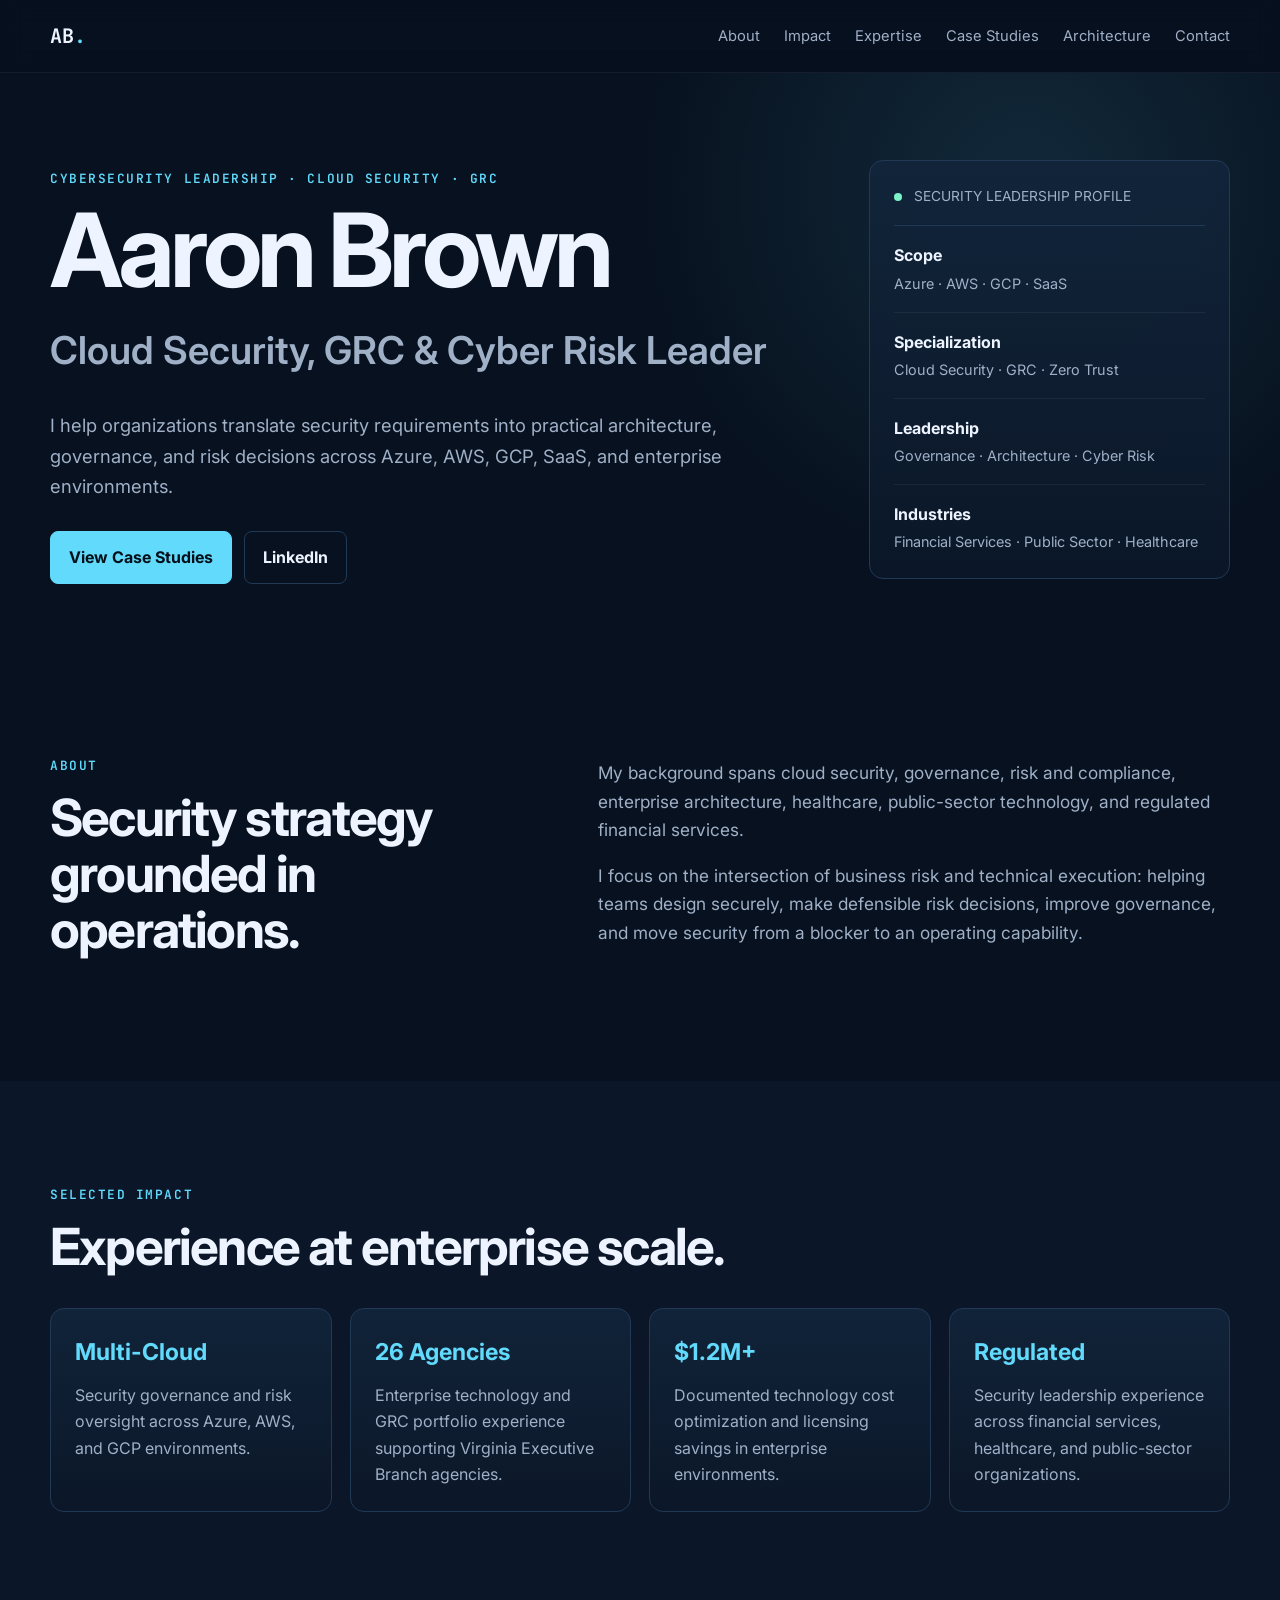
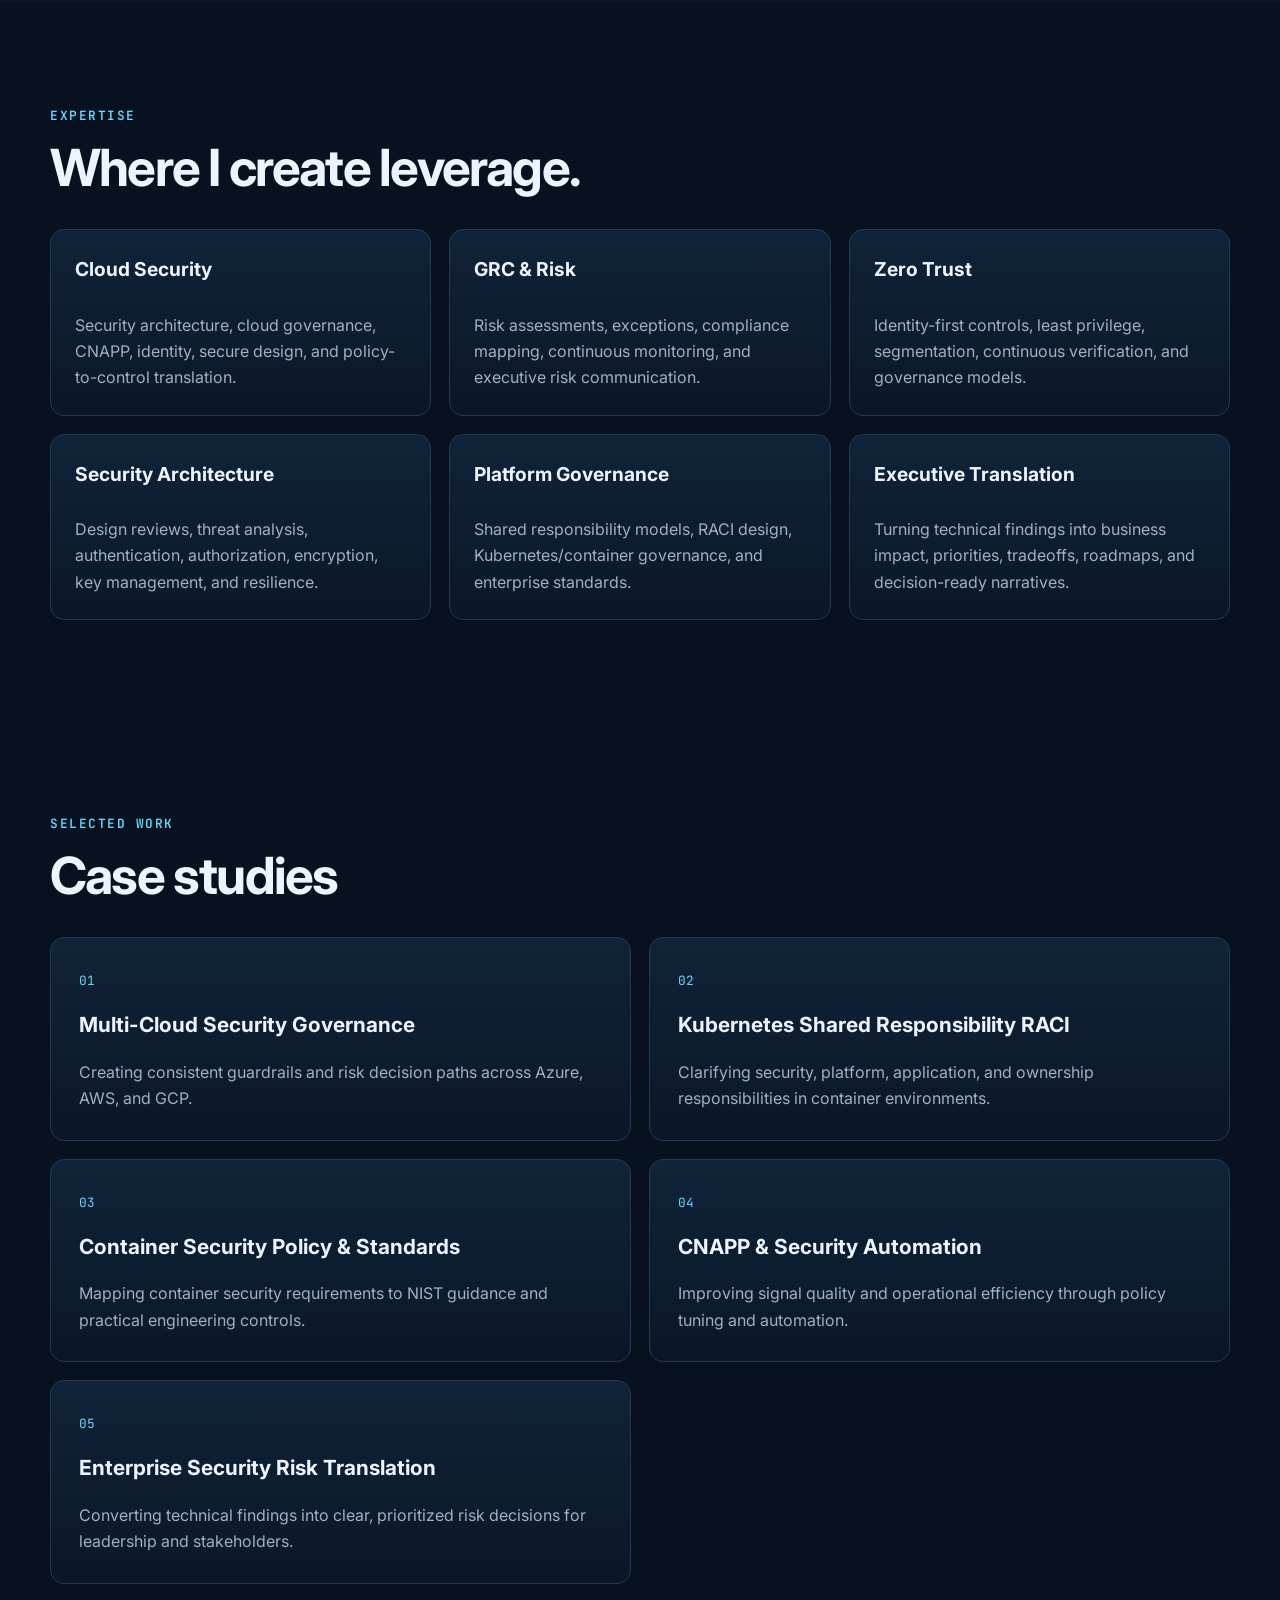
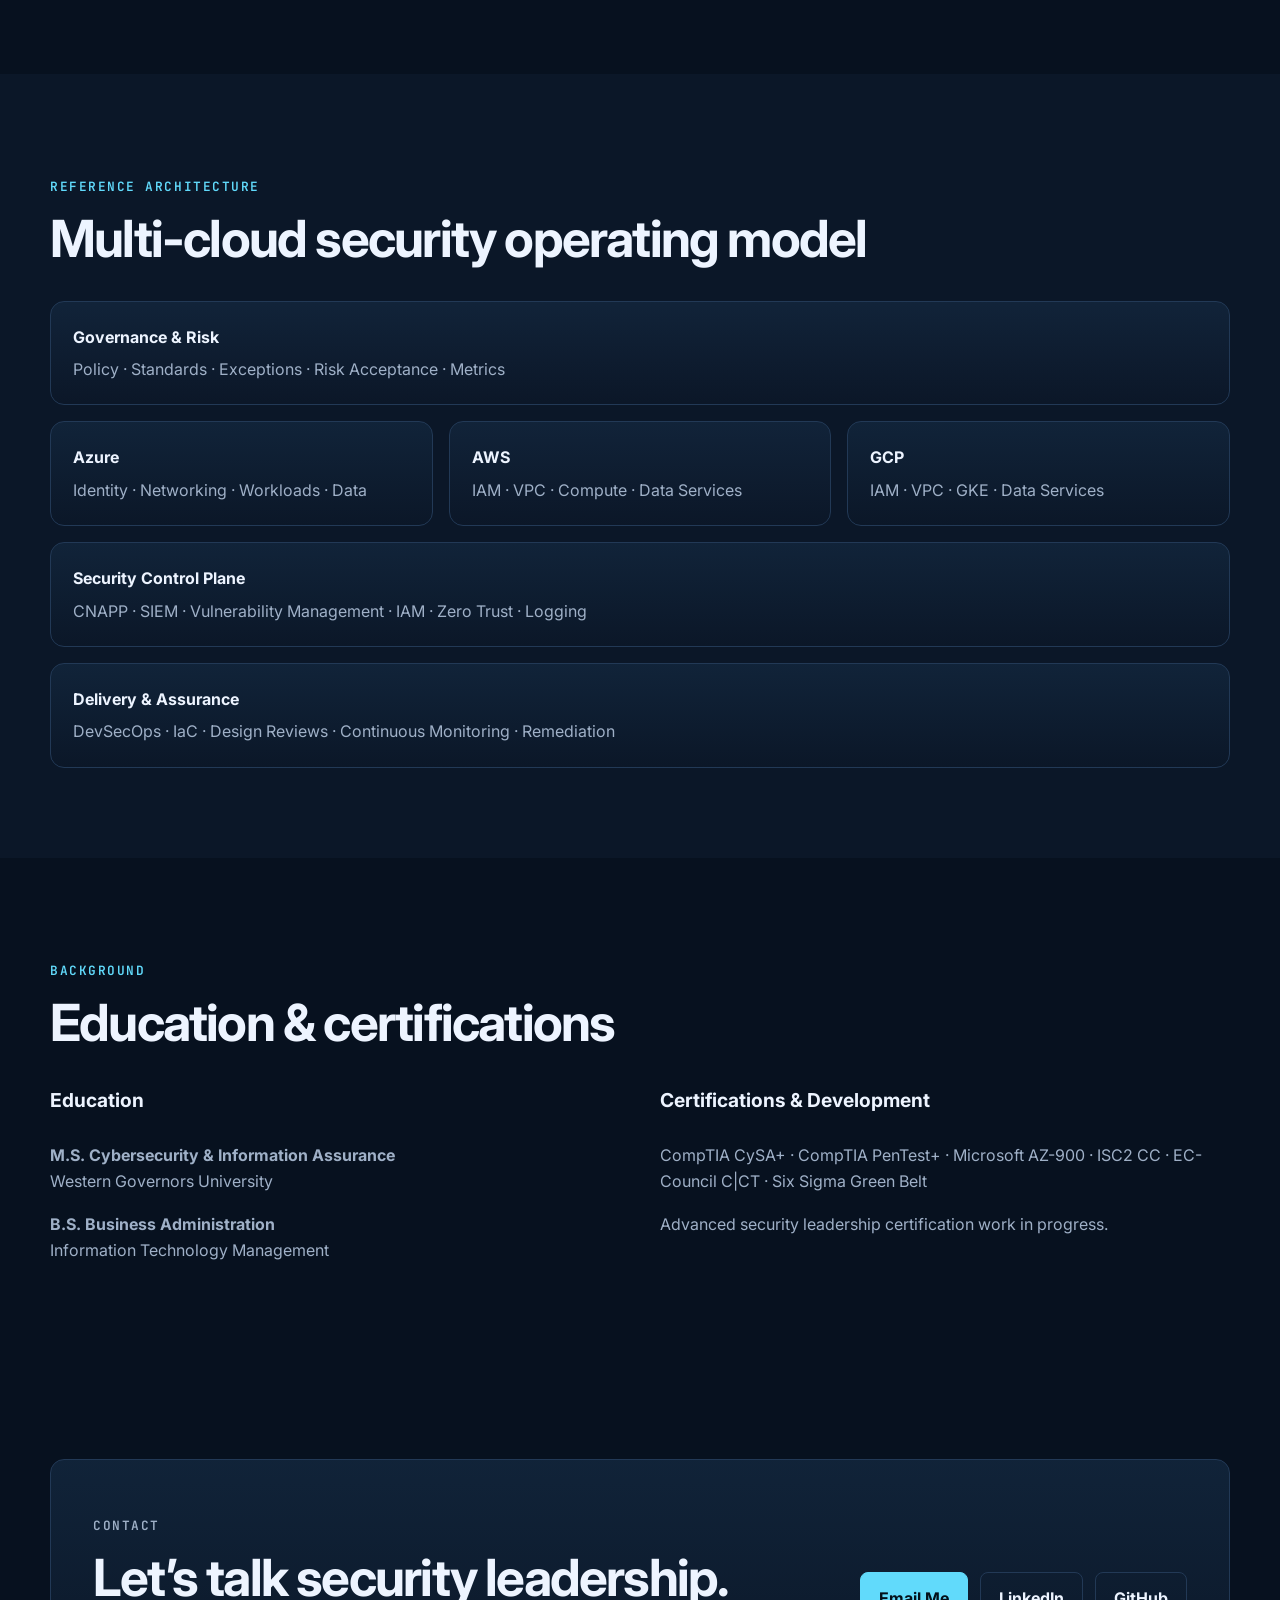
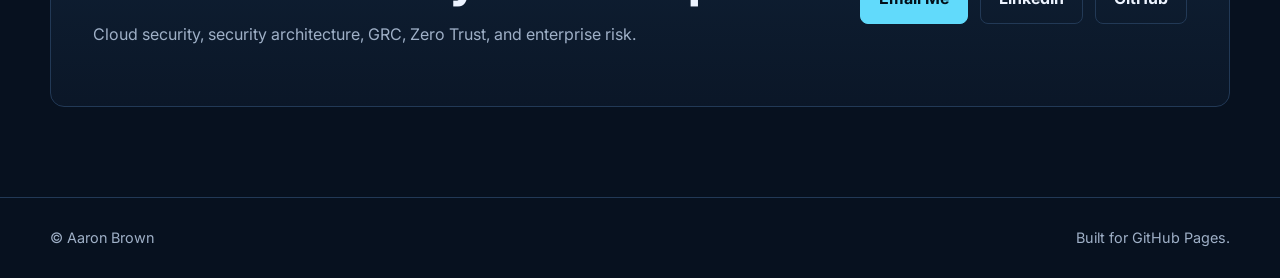
==== index.html @ 1aad8328 "Upgrade cybersecurity portfolio leadership positioning" ====
<!DOCTYPE html>
<html lang="en">
<head>
  <meta charset="UTF-8" />
  <meta name="viewport" content="width=device-width, initial-scale=1.0" />
  <meta name="description" content="Aaron Brown — Cloud Security, Cybersecurity Leadership, GRC, Zero Trust, and Security Architecture portfolio." />
  <title>Aaron Brown | Cybersecurity Portfolio</title>
  <link rel="preconnect" href="https://fonts.googleapis.com">
  <link rel="preconnect" href="https://fonts.gstatic.com" crossorigin>
  <link href="https://fonts.googleapis.com/css2?family=Inter:wght@400;500;600;700;800&family=JetBrains+Mono:wght@500;600&display=swap" rel="stylesheet">
  <link rel="stylesheet" href="styles.css" />
</head>
<body>
  <header class="site-header">
    <div class="container nav-wrap">
      <a class="brand" href="#top">AB<span>.</span></a>
      <nav>
        <a href="#about">About</a>
        <a href="#impact">Impact</a>
        <a href="#expertise">Expertise</a>
        <a href="#case-studies">Case Studies</a>
        <a href="#architecture">Architecture</a>
        <a href="#contact">Contact</a>
      </nav>
    </div>
  </header>

  <main id="top">
    <section class="hero">
      <div class="container hero-grid">
        <div>
          <p class="eyebrow">CYBERSECURITY LEADERSHIP · CLOUD SECURITY · GRC</p>
          <h1>Aaron Brown</h1>
          <h2>Cloud Security, GRC & Cyber Risk Leader</h2>
          <p class="hero-copy">
            I help organizations translate security requirements into practical architecture,
            governance, and risk decisions across Azure, AWS, GCP, SaaS, and enterprise environments.
          </p>
          <div class="hero-actions">
            <a class="btn primary" href="#case-studies">View Case Studies</a>
            <a class="btn secondary" href="https://www.linkedin.com/in/aaronbrown383" target="_blank" rel="noopener">LinkedIn</a>
          </div>
        </div>
        <aside class="hero-card">
          <div class="status-row"><span class="status-dot"></span> SECURITY LEADERSHIP PROFILE</div>
          <div class="metric"><strong>Scope</strong><span>Azure · AWS · GCP · SaaS</span></div>
          <div class="metric"><strong>Specialization</strong><span>Cloud Security · GRC · Zero Trust</span></div>
          <div class="metric"><strong>Leadership</strong><span>Governance · Architecture · Cyber Risk</span></div>
          <div class="metric"><strong>Industries</strong><span>Financial Services · Public Sector · Healthcare</span></div>
        </aside>
      </div>
    </section>

    <section id="about" class="section">
      <div class="container two-col">
        <div>
          <p class="section-kicker">ABOUT</p>
          <h3>Security strategy grounded in operations.</h3>
        </div>
        <div class="prose">
          <p>
            My background spans cloud security, governance, risk and compliance, enterprise architecture,
            healthcare, public-sector technology, and regulated financial services.
          </p>
          <p>
            I focus on the intersection of business risk and technical execution: helping teams design securely,
            make defensible risk decisions, improve governance, and move security from a blocker to an operating capability.
          </p>
        </div>
      </div>
    </section>


    <section id="impact" class="section alt">
      <div class="container">
        <p class="section-kicker">SELECTED IMPACT</p>
        <h3>Experience at enterprise scale.</h3>
        <div class="impact-grid">
          <article class="impact-card">
            <strong>Multi-Cloud</strong>
            <p>Security governance and risk oversight across Azure, AWS, and GCP environments.</p>
          </article>
          <article class="impact-card">
            <strong>26 Agencies</strong>
            <p>Enterprise technology and GRC portfolio experience supporting Virginia Executive Branch agencies.</p>
          </article>
          <article class="impact-card">
            <strong>$1.2M+</strong>
            <p>Documented technology cost optimization and licensing savings in enterprise environments.</p>
          </article>
          <article class="impact-card">
            <strong>Regulated</strong>
            <p>Security leadership experience across financial services, healthcare, and public-sector organizations.</p>
          </article>
        </div>
      </div>
    </section>

    <section id="expertise" class="section">
      <div class="container">
        <p class="section-kicker">EXPERTISE</p>
        <h3>Where I create leverage.</h3>
        <div class="card-grid">
          <article class="info-card">
            <h4>Cloud Security</h4>
            <p>Security architecture, cloud governance, CNAPP, identity, secure design, and policy-to-control translation.</p>
          </article>
          <article class="info-card">
            <h4>GRC & Risk</h4>
            <p>Risk assessments, exceptions, compliance mapping, continuous monitoring, and executive risk communication.</p>
          </article>
          <article class="info-card">
            <h4>Zero Trust</h4>
            <p>Identity-first controls, least privilege, segmentation, continuous verification, and governance models.</p>
          </article>
          <article class="info-card">
            <h4>Security Architecture</h4>
            <p>Design reviews, threat analysis, authentication, authorization, encryption, key management, and resilience.</p>
          </article>
          <article class="info-card">
            <h4>Platform Governance</h4>
            <p>Shared responsibility models, RACI design, Kubernetes/container governance, and enterprise standards.</p>
          </article>
          <article class="info-card">
            <h4>Executive Translation</h4>
            <p>Turning technical findings into business impact, priorities, tradeoffs, roadmaps, and decision-ready narratives.</p>
          </article>
        </div>
      </div>
    </section>

    <section id="case-studies" class="section">
      <div class="container">
        <p class="section-kicker">SELECTED WORK</p>
        <h3>Case studies</h3>
        <div class="case-grid">
          <a class="case-card" href="case-studies/cloud-security-governance.html">
            <span>01</span>
            <h4>Multi-Cloud Security Governance</h4>
            <p>Creating consistent guardrails and risk decision paths across Azure, AWS, and GCP.</p>
          </a>
          <a class="case-card" href="case-studies/kubernetes-raci.html">
            <span>02</span>
            <h4>Kubernetes Shared Responsibility RACI</h4>
            <p>Clarifying security, platform, application, and ownership responsibilities in container environments.</p>
          </a>
          <a class="case-card" href="case-studies/container-policy.html">
            <span>03</span>
            <h4>Container Security Policy & Standards</h4>
            <p>Mapping container security requirements to NIST guidance and practical engineering controls.</p>
          </a>
          <a class="case-card" href="case-studies/prisma-automation.html">
            <span>04</span>
            <h4>CNAPP & Security Automation</h4>
            <p>Improving signal quality and operational efficiency through policy tuning and automation.</p>
          </a>
          <a class="case-card" href="case-studies/enterprise-risk.html">
            <span>05</span>
            <h4>Enterprise Security Risk Translation</h4>
            <p>Converting technical findings into clear, prioritized risk decisions for leadership and stakeholders.</p>
          </a>
        </div>
      </div>
    </section>

    <section id="architecture" class="section alt">
      <div class="container">
        <p class="section-kicker">REFERENCE ARCHITECTURE</p>
        <h3>Multi-cloud security operating model</h3>
        <div class="architecture">
          <div class="arch-layer">
            <strong>Governance & Risk</strong>
            <span>Policy · Standards · Exceptions · Risk Acceptance · Metrics</span>
          </div>
          <div class="arch-row">
            <div class="arch-box"><strong>Azure</strong><span>Identity · Networking · Workloads · Data</span></div>
            <div class="arch-box"><strong>AWS</strong><span>IAM · VPC · Compute · Data Services</span></div>
            <div class="arch-box"><strong>GCP</strong><span>IAM · VPC · GKE · Data Services</span></div>
          </div>
          <div class="arch-layer">
            <strong>Security Control Plane</strong>
            <span>CNAPP · SIEM · Vulnerability Management · IAM · Zero Trust · Logging</span>
          </div>
          <div class="arch-layer">
            <strong>Delivery & Assurance</strong>
            <span>DevSecOps · IaC · Design Reviews · Continuous Monitoring · Remediation</span>
          </div>
        </div>
      </div>
    </section>

    <section class="section credentials">
      <div class="container">
        <p class="section-kicker">BACKGROUND</p>
        <h3>Education & certifications</h3>
        <div class="credential-grid">
          <div>
            <h4>Education</h4>
            <p><strong>M.S. Cybersecurity & Information Assurance</strong><br>Western Governors University</p>
            <p><strong>B.S. Business Administration</strong><br>Information Technology Management</p>
          </div>
          <div>
            <h4>Certifications & Development</h4>
            <p>CompTIA CySA+ · CompTIA PenTest+ · Microsoft AZ-900 · ISC2 CC · EC-Council C|CT · Six Sigma Green Belt</p>
            <p class="muted">Advanced security leadership certification work in progress.</p>
          </div>
        </div>
      </div>
    </section>

    <section id="contact" class="section contact">
      <div class="container contact-box">
        <div>
          <p class="section-kicker">CONTACT</p>
          <h3>Let’s talk security leadership.</h3>
          <p>Cloud security, security architecture, GRC, Zero Trust, and enterprise risk.</p>
        </div>
        <div class="contact-actions">
          <a class="btn primary" href="mailto:abrown383@gmail.com">Email Me</a>
          <a class="btn secondary" href="https://www.linkedin.com/in/aaronbrown383" target="_blank" rel="noopener">LinkedIn</a>
          <a class="btn secondary" href="https://github.com/aaron-bee" target="_blank" rel="noopener">GitHub</a>
        </div>
      </div>
    </section>
  </main>

  <footer>
    <div class="container footer-wrap">
      <span>© <span id="year"></span> Aaron Brown</span>
      <span>Built for GitHub Pages.</span>
    </div>
  </footer>

  <script src="script.js"></script>
</body>
</html>
---- styles.css ----
:root {
  --bg: #07111f;
  --bg-soft: #0b1728;
  --panel: #0f1e31;
  --panel-2: #11243a;
  --text: #edf4ff;
  --muted: #9fb0c7;
  --line: #223956;
  --accent: #61dafb;
  --accent-2: #7cf2c8;
  --max: 1180px;
}

* { box-sizing: border-box; }
html { scroll-behavior: smooth; }
body {
  margin: 0;
  font-family: Inter, system-ui, sans-serif;
  background: var(--bg);
  color: var(--text);
  line-height: 1.65;
}
a { color: inherit; text-decoration: none; }
.container { width: min(var(--max), calc(100% - 40px)); margin: 0 auto; }

.site-header {
  position: sticky;
  top: 0;
  z-index: 20;
  backdrop-filter: blur(12px);
  background: rgba(7,17,31,.82);
  border-bottom: 1px solid rgba(255,255,255,.06);
}
.nav-wrap { height: 72px; display: flex; align-items: center; justify-content: space-between; }
.brand { font-family: "JetBrains Mono", monospace; font-size: 1.25rem; font-weight: 700; }
.brand span, .section-kicker, .eyebrow { color: var(--accent); }
nav { display: flex; gap: 24px; }
nav a { color: var(--muted); font-size: .92rem; }
nav a:hover { color: var(--text); }

.hero { padding: 82px 0 68px; background: radial-gradient(circle at 80% 20%, rgba(97,218,251,.12), transparent 35%); }
.hero-grid { display: grid; grid-template-columns: 1.35fr .65fr; gap: 70px; align-items: center; }
.eyebrow, .section-kicker { font-family: "JetBrains Mono", monospace; font-size: .8rem; letter-spacing: .12em; font-weight: 600; }
h1 { font-size: clamp(3.5rem, 8vw, 6.5rem); margin: 5px 0 0; letter-spacing: -.05em; line-height: .95; }
h2 { font-size: clamp(1.5rem, 3vw, 2.4rem); margin: 20px 0 0; color: var(--muted); font-weight: 600; }
h3 { font-size: clamp(2rem, 4vw, 3.4rem); margin: 4px 0 34px; letter-spacing: -.035em; line-height: 1.1; }
h4 { font-size: 1.2rem; margin-top: 0; }
.hero-copy { max-width: 720px; font-size: 1.15rem; color: var(--muted); margin-top: 28px; }
.hero-actions, .contact-actions { display: flex; gap: 12px; flex-wrap: wrap; margin-top: 30px; }
.btn { padding: 12px 18px; border-radius: 8px; font-weight: 700; border: 1px solid var(--line); }
.btn.primary { background: var(--accent); color: #03101a; border-color: var(--accent); }
.btn.secondary { background: transparent; }
.btn:hover { transform: translateY(-1px); }

.hero-card, .info-card, .case-card, .arch-layer, .arch-box, .contact-box {
  background: linear-gradient(180deg, rgba(17,36,58,.95), rgba(11,23,40,.95));
  border: 1px solid var(--line);
  border-radius: 14px;
}
.hero-card { padding: 24px; }
.status-row { font-size: .86rem; color: var(--muted); padding-bottom: 18px; border-bottom: 1px solid var(--line); }
.status-dot { display: inline-block; width: 8px; height: 8px; background: var(--accent-2); border-radius: 50%; margin-right: 8px; }
.metric { padding: 16px 0; border-bottom: 1px solid rgba(255,255,255,.06); }
.metric:last-child { border-bottom: 0; padding-bottom: 0; }
.metric strong, .metric span { display: block; }
.metric span { color: var(--muted); font-size: .9rem; margin-top: 3px; }

.section { padding: 90px 0; }
.section.alt { background: var(--bg-soft); }
.two-col { display: grid; grid-template-columns: .85fr 1.15fr; gap: 80px; }
.prose { color: var(--muted); font-size: 1.08rem; }
.card-grid { display: grid; grid-template-columns: repeat(3, 1fr); gap: 18px; }
.info-card { padding: 24px; }
.info-card p, .case-card p { color: var(--muted); margin-bottom: 0; }

.case-grid { display: grid; grid-template-columns: repeat(2, 1fr); gap: 18px; }
.case-card { padding: 28px; transition: .2s ease; }
.case-card span { font-family: "JetBrains Mono", monospace; color: var(--accent); font-size: .8rem; }
.case-card h4 { font-size: 1.3rem; margin: 16px 0 8px; }
.case-card:hover { border-color: var(--accent); transform: translateY(-3px); }

.architecture { display: grid; gap: 16px; }
.arch-row { display: grid; grid-template-columns: repeat(3, 1fr); gap: 16px; }
.arch-layer, .arch-box { padding: 22px; }
.arch-layer strong, .arch-layer span, .arch-box strong, .arch-box span { display: block; }
.arch-layer span, .arch-box span { color: var(--muted); margin-top: 6px; }

.credential-grid { display: grid; grid-template-columns: repeat(2, 1fr); gap: 40px; }
.credential-grid p { color: var(--muted); }
.muted { color: var(--muted); }

.contact-box { padding: 42px; display: flex; align-items: center; justify-content: space-between; gap: 30px; }
.contact-box h3 { margin-bottom: 10px; }
.contact-box p { color: var(--muted); }

footer { border-top: 1px solid var(--line); padding: 28px 0; color: var(--muted); font-size: .9rem; }
.footer-wrap { display: flex; justify-content: space-between; gap: 20px; }

.case-page main { min-height: 70vh; }
.case-hero { padding: 90px 0 50px; }
.case-hero h1 { font-size: clamp(2.5rem, 6vw, 5rem); }
.case-body { display: grid; grid-template-columns: .7fr 1.3fr; gap: 70px; padding: 20px 0 100px; }
.case-meta { color: var(--muted); }
.case-content h2 { color: var(--text); font-size: 1.6rem; margin-top: 38px; }
.case-content p, .case-content li { color: var(--muted); }
.back-link { color: var(--accent); font-family: "JetBrains Mono", monospace; font-size: .9rem; }

@media (max-width: 850px) {
  nav { display: none; }
  .hero-grid, .two-col, .case-body, .credential-grid { grid-template-columns: 1fr; gap: 35px; }
  .card-grid, .case-grid, .arch-row { grid-template-columns: 1fr; }
  .contact-box { align-items: flex-start; flex-direction: column; }
  .hero { padding-top: 80px; }
}


.impact-grid {
  display: grid;
  grid-template-columns: repeat(4, 1fr);
  gap: 18px;
}
.impact-card {
  padding: 24px;
  background: linear-gradient(180deg, rgba(17,36,58,.95), rgba(11,23,40,.95));
  border: 1px solid var(--line);
  border-radius: 14px;
}
.impact-card strong {
  display: block;
  color: var(--accent);
  font-size: 1.45rem;
  margin-bottom: 10px;
}
.impact-card p {
  color: var(--muted);
  margin: 0;
}
@media (max-width: 1000px) {
  .impact-grid { grid-template-columns: repeat(2, 1fr); }
}
@media (max-width: 850px) {
  .impact-grid { grid-template-columns: 1fr; }
}
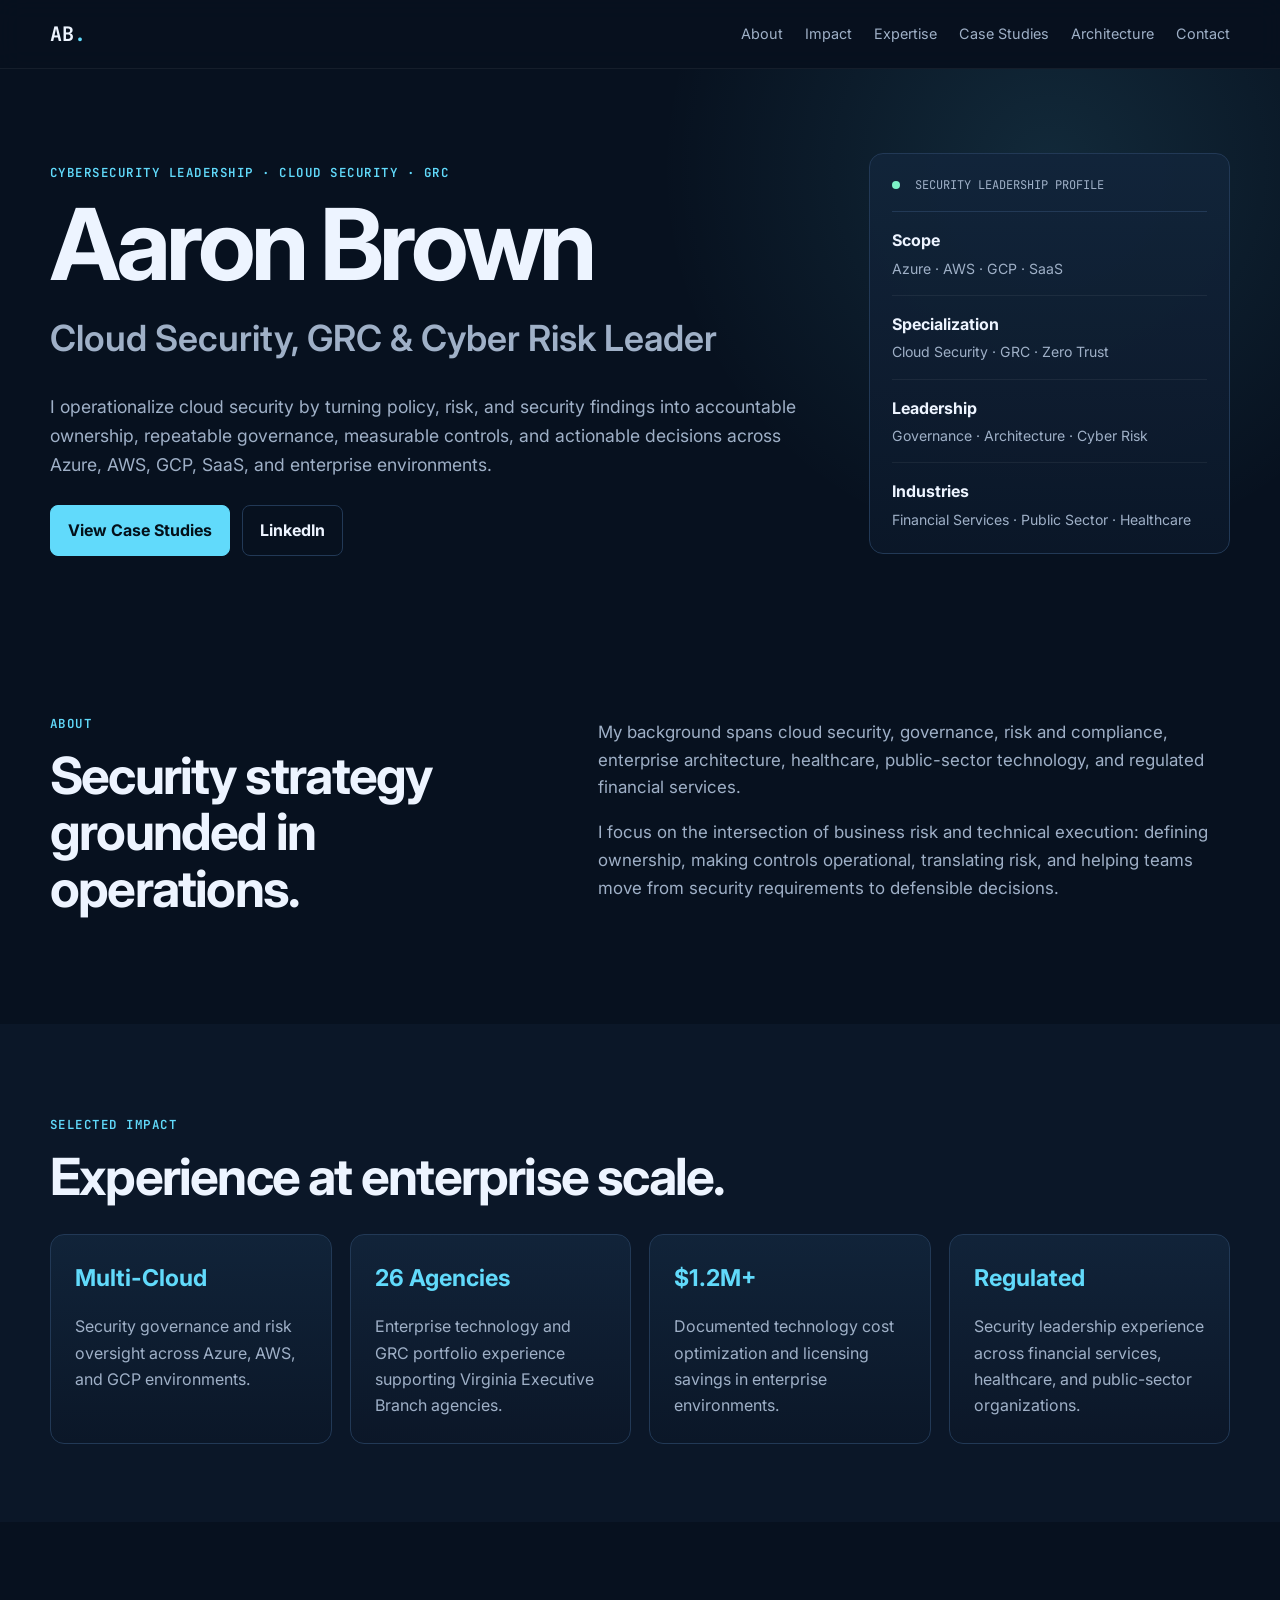
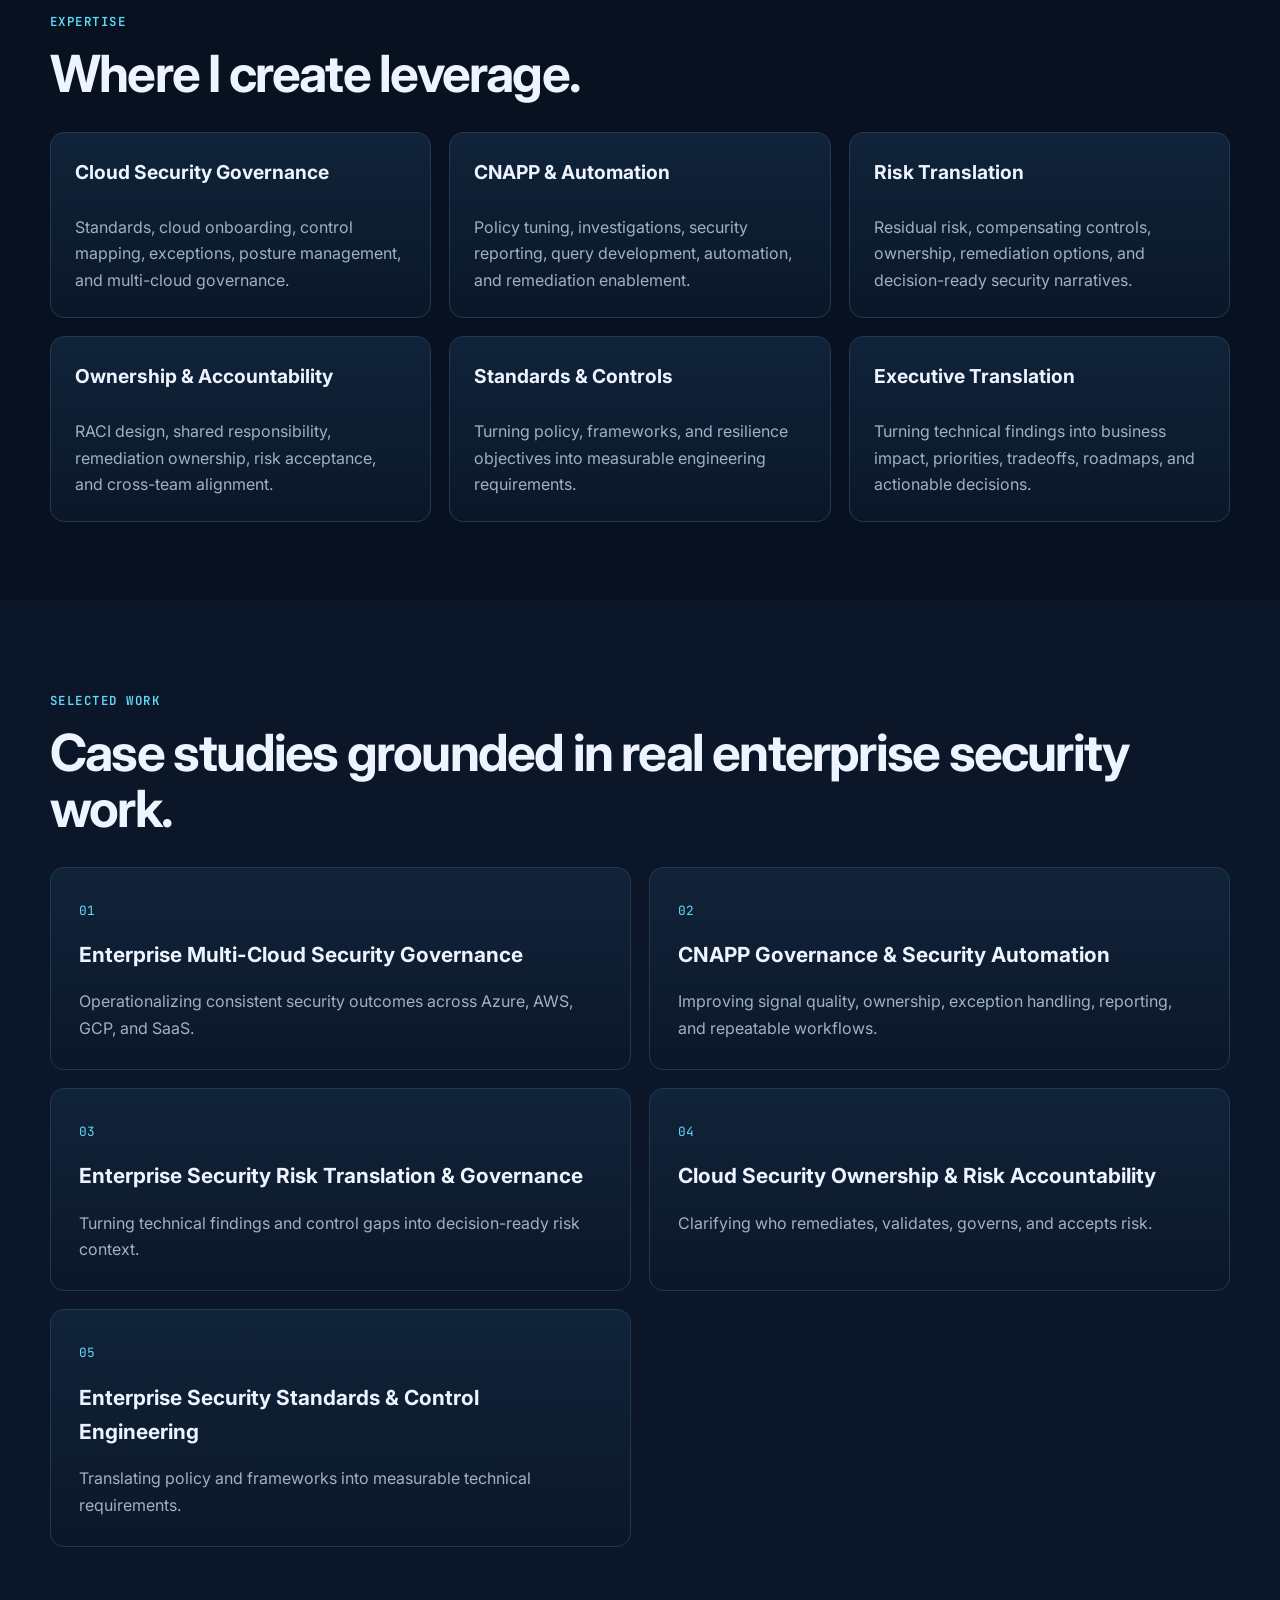
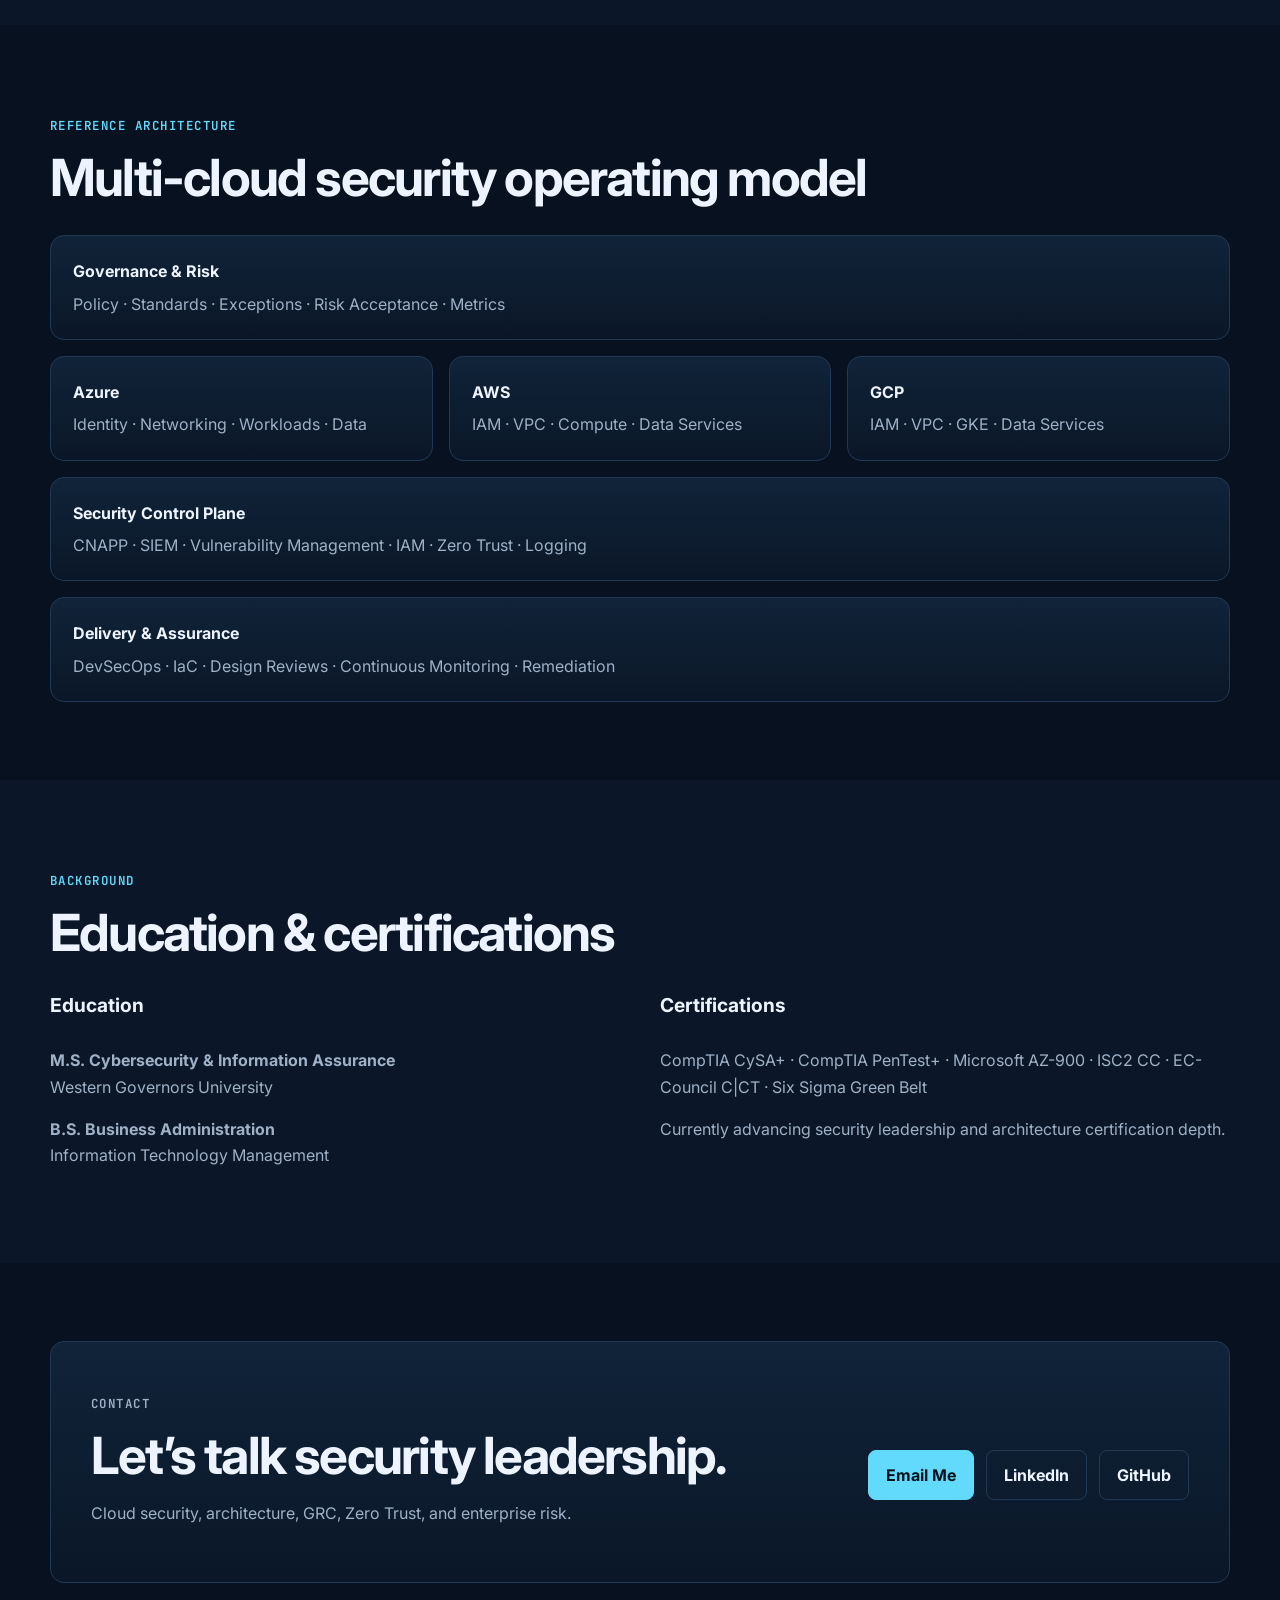
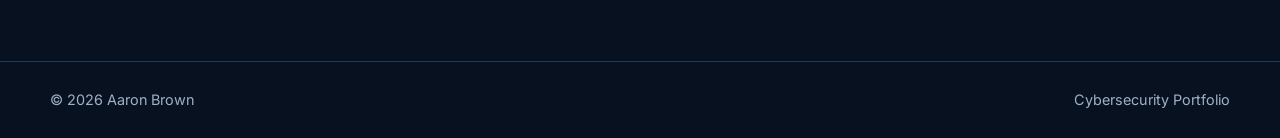
==== commit 80676082: "Rebuild portfolio around enterprise security impact" ====
--- a/index.html
+++ b/index.html
@@ -1,236 +1,19 @@
-<!DOCTYPE html>
-<html lang="en">
-<head>
-  <meta charset="UTF-8" />
-  <meta name="viewport" content="width=device-width, initial-scale=1.0" />
-  <meta name="description" content="Aaron Brown — Cloud Security, Cybersecurity Leadership, GRC, Zero Trust, and Security Architecture portfolio." />
-  <title>Aaron Brown | Cybersecurity Portfolio</title>
-  <link rel="preconnect" href="https://fonts.googleapis.com">
-  <link rel="preconnect" href="https://fonts.gstatic.com" crossorigin>
-  <link href="https://fonts.googleapis.com/css2?family=Inter:wght@400;500;600;700;800&family=JetBrains+Mono:wght@500;600&display=swap" rel="stylesheet">
-  <link rel="stylesheet" href="styles.css" />
-</head>
-<body>
-  <header class="site-header">
-    <div class="container nav-wrap">
-      <a class="brand" href="#top">AB<span>.</span></a>
-      <nav>
-        <a href="#about">About</a>
-        <a href="#impact">Impact</a>
-        <a href="#expertise">Expertise</a>
-        <a href="#case-studies">Case Studies</a>
-        <a href="#architecture">Architecture</a>
-        <a href="#contact">Contact</a>
-      </nav>
-    </div>
-  </header>
-
-  <main id="top">
-    <section class="hero">
-      <div class="container hero-grid">
-        <div>
-          <p class="eyebrow">CYBERSECURITY LEADERSHIP · CLOUD SECURITY · GRC</p>
-          <h1>Aaron Brown</h1>
-          <h2>Cloud Security, GRC & Cyber Risk Leader</h2>
-          <p class="hero-copy">
-            I help organizations translate security requirements into practical architecture,
-            governance, and risk decisions across Azure, AWS, GCP, SaaS, and enterprise environments.
-          </p>
-          <div class="hero-actions">
-            <a class="btn primary" href="#case-studies">View Case Studies</a>
-            <a class="btn secondary" href="https://www.linkedin.com/in/aaronbrown383" target="_blank" rel="noopener">LinkedIn</a>
-          </div>
-        </div>
-        <aside class="hero-card">
-          <div class="status-row"><span class="status-dot"></span> SECURITY LEADERSHIP PROFILE</div>
-          <div class="metric"><strong>Scope</strong><span>Azure · AWS · GCP · SaaS</span></div>
-          <div class="metric"><strong>Specialization</strong><span>Cloud Security · GRC · Zero Trust</span></div>
-          <div class="metric"><strong>Leadership</strong><span>Governance · Architecture · Cyber Risk</span></div>
-          <div class="metric"><strong>Industries</strong><span>Financial Services · Public Sector · Healthcare</span></div>
-        </aside>
-      </div>
-    </section>
-
-    <section id="about" class="section">
-      <div class="container two-col">
-        <div>
-          <p class="section-kicker">ABOUT</p>
-          <h3>Security strategy grounded in operations.</h3>
-        </div>
-        <div class="prose">
-          <p>
-            My background spans cloud security, governance, risk and compliance, enterprise architecture,
-            healthcare, public-sector technology, and regulated financial services.
-          </p>
-          <p>
-            I focus on the intersection of business risk and technical execution: helping teams design securely,
-            make defensible risk decisions, improve governance, and move security from a blocker to an operating capability.
-          </p>
-        </div>
-      </div>
-    </section>
-
-
-    <section id="impact" class="section alt">
-      <div class="container">
-        <p class="section-kicker">SELECTED IMPACT</p>
-        <h3>Experience at enterprise scale.</h3>
-        <div class="impact-grid">
-          <article class="impact-card">
-            <strong>Multi-Cloud</strong>
-            <p>Security governance and risk oversight across Azure, AWS, and GCP environments.</p>
-          </article>
-          <article class="impact-card">
-            <strong>26 Agencies</strong>
-            <p>Enterprise technology and GRC portfolio experience supporting Virginia Executive Branch agencies.</p>
-          </article>
-          <article class="impact-card">
-            <strong>$1.2M+</strong>
-            <p>Documented technology cost optimization and licensing savings in enterprise environments.</p>
-          </article>
-          <article class="impact-card">
-            <strong>Regulated</strong>
-            <p>Security leadership experience across financial services, healthcare, and public-sector organizations.</p>
-          </article>
-        </div>
-      </div>
-    </section>
-
-    <section id="expertise" class="section">
-      <div class="container">
-        <p class="section-kicker">EXPERTISE</p>
-        <h3>Where I create leverage.</h3>
-        <div class="card-grid">
-          <article class="info-card">
-            <h4>Cloud Security</h4>
-            <p>Security architecture, cloud governance, CNAPP, identity, secure design, and policy-to-control translation.</p>
-          </article>
-          <article class="info-card">
-            <h4>GRC & Risk</h4>
-            <p>Risk assessments, exceptions, compliance mapping, continuous monitoring, and executive risk communication.</p>
-          </article>
-          <article class="info-card">
-            <h4>Zero Trust</h4>
-            <p>Identity-first controls, least privilege, segmentation, continuous verification, and governance models.</p>
-          </article>
-          <article class="info-card">
-            <h4>Security Architecture</h4>
-            <p>Design reviews, threat analysis, authentication, authorization, encryption, key management, and resilience.</p>
-          </article>
-          <article class="info-card">
-            <h4>Platform Governance</h4>
-            <p>Shared responsibility models, RACI design, Kubernetes/container governance, and enterprise standards.</p>
-          </article>
-          <article class="info-card">
-            <h4>Executive Translation</h4>
-            <p>Turning technical findings into business impact, priorities, tradeoffs, roadmaps, and decision-ready narratives.</p>
-          </article>
-        </div>
-      </div>
-    </section>
-
-    <section id="case-studies" class="section">
-      <div class="container">
-        <p class="section-kicker">SELECTED WORK</p>
-        <h3>Case studies</h3>
-        <div class="case-grid">
-          <a class="case-card" href="case-studies/cloud-security-governance.html">
-            <span>01</span>
-            <h4>Multi-Cloud Security Governance</h4>
-            <p>Creating consistent guardrails and risk decision paths across Azure, AWS, and GCP.</p>
-          </a>
-          <a class="case-card" href="case-studies/kubernetes-raci.html">
-            <span>02</span>
-            <h4>Kubernetes Shared Responsibility RACI</h4>
-            <p>Clarifying security, platform, application, and ownership responsibilities in container environments.</p>
-          </a>
-          <a class="case-card" href="case-studies/container-policy.html">
-            <span>03</span>
-            <h4>Container Security Policy & Standards</h4>
-            <p>Mapping container security requirements to NIST guidance and practical engineering controls.</p>
-          </a>
-          <a class="case-card" href="case-studies/prisma-automation.html">
-            <span>04</span>
-            <h4>CNAPP & Security Automation</h4>
-            <p>Improving signal quality and operational efficiency through policy tuning and automation.</p>
-          </a>
-          <a class="case-card" href="case-studies/enterprise-risk.html">
-            <span>05</span>
-            <h4>Enterprise Security Risk Translation</h4>
-            <p>Converting technical findings into clear, prioritized risk decisions for leadership and stakeholders.</p>
-          </a>
-        </div>
-      </div>
-    </section>
-
-    <section id="architecture" class="section alt">
-      <div class="container">
-        <p class="section-kicker">REFERENCE ARCHITECTURE</p>
-        <h3>Multi-cloud security operating model</h3>
-        <div class="architecture">
-          <div class="arch-layer">
-            <strong>Governance & Risk</strong>
-            <span>Policy · Standards · Exceptions · Risk Acceptance · Metrics</span>
-          </div>
-          <div class="arch-row">
-            <div class="arch-box"><strong>Azure</strong><span>Identity · Networking · Workloads · Data</span></div>
-            <div class="arch-box"><strong>AWS</strong><span>IAM · VPC · Compute · Data Services</span></div>
-            <div class="arch-box"><strong>GCP</strong><span>IAM · VPC · GKE · Data Services</span></div>
-          </div>
-          <div class="arch-layer">
-            <strong>Security Control Plane</strong>
-            <span>CNAPP · SIEM · Vulnerability Management · IAM · Zero Trust · Logging</span>
-          </div>
-          <div class="arch-layer">
-            <strong>Delivery & Assurance</strong>
-            <span>DevSecOps · IaC · Design Reviews · Continuous Monitoring · Remediation</span>
-          </div>
-        </div>
-      </div>
-    </section>
-
-    <section class="section credentials">
-      <div class="container">
-        <p class="section-kicker">BACKGROUND</p>
-        <h3>Education & certifications</h3>
-        <div class="credential-grid">
-          <div>
-            <h4>Education</h4>
-            <p><strong>M.S. Cybersecurity & Information Assurance</strong><br>Western Governors University</p>
-            <p><strong>B.S. Business Administration</strong><br>Information Technology Management</p>
-          </div>
-          <div>
-            <h4>Certifications & Development</h4>
-            <p>CompTIA CySA+ · CompTIA PenTest+ · Microsoft AZ-900 · ISC2 CC · EC-Council C|CT · Six Sigma Green Belt</p>
-            <p class="muted">Advanced security leadership certification work in progress.</p>
-          </div>
-        </div>
-      </div>
-    </section>
-
-    <section id="contact" class="section contact">
-      <div class="container contact-box">
-        <div>
-          <p class="section-kicker">CONTACT</p>
-          <h3>Let’s talk security leadership.</h3>
-          <p>Cloud security, security architecture, GRC, Zero Trust, and enterprise risk.</p>
-        </div>
-        <div class="contact-actions">
-          <a class="btn primary" href="mailto:abrown383@gmail.com">Email Me</a>
-          <a class="btn secondary" href="https://www.linkedin.com/in/aaronbrown383" target="_blank" rel="noopener">LinkedIn</a>
-          <a class="btn secondary" href="https://github.com/aaron-bee" target="_blank" rel="noopener">GitHub</a>
-        </div>
-      </div>
-    </section>
-  </main>
-
-  <footer>
-    <div class="container footer-wrap">
-      <span>© <span id="year"></span> Aaron Brown</span>
-      <span>Built for GitHub Pages.</span>
-    </div>
-  </footer>
-
-  <script src="script.js"></script>
-</body>
-</html>
+<!DOCTYPE html><html lang="en"><head><meta charset="UTF-8"><meta name="viewport" content="width=device-width,initial-scale=1.0"><meta name="description" content="Aaron Brown — Cloud Security, GRC, Zero Trust, Cyber Risk, and Security Leadership portfolio."><title>Aaron Brown | Cybersecurity Portfolio</title><link rel="preconnect" href="https://fonts.googleapis.com"><link rel="preconnect" href="https://fonts.gstatic.com" crossorigin><link href="https://fonts.googleapis.com/css2?family=Inter:wght@400;500;600;700;800&family=JetBrains+Mono:wght@500;600&display=swap" rel="stylesheet"><link rel="stylesheet" href="styles.css"></head><body>
+<header class="site-header"><div class="container nav-wrap"><a class="brand" href="#top">AB<span>.</span></a><nav><a href="#about">About</a><a href="#impact">Impact</a><a href="#expertise">Expertise</a><a href="#case-studies">Case Studies</a><a href="#architecture">Architecture</a><a href="#contact">Contact</a></nav></div></header>
+<main id="top">
+<section class="hero"><div class="container hero-grid"><div><p class="eyebrow">CYBERSECURITY LEADERSHIP · CLOUD SECURITY · GRC</p><h1>Aaron Brown</h1><h2>Cloud Security, GRC & Cyber Risk Leader</h2><p class="hero-copy">I operationalize cloud security by turning policy, risk, and security findings into accountable ownership, repeatable governance, measurable controls, and actionable decisions across Azure, AWS, GCP, SaaS, and enterprise environments.</p><div class="hero-actions"><a class="btn primary" href="#case-studies">View Case Studies</a><a class="btn" href="https://www.linkedin.com/in/aaronbrown383" target="_blank" rel="noopener">LinkedIn</a></div></div>
+<aside class="hero-card"><div class="status-row"><span class="status-dot"></span> SECURITY LEADERSHIP PROFILE</div><div class="metric"><strong>Scope</strong><span>Azure · AWS · GCP · SaaS</span></div><div class="metric"><strong>Specialization</strong><span>Cloud Security · GRC · Zero Trust</span></div><div class="metric"><strong>Leadership</strong><span>Governance · Architecture · Cyber Risk</span></div><div class="metric"><strong>Industries</strong><span>Financial Services · Public Sector · Healthcare</span></div></aside></div></section>
+<section id="about" class="section"><div class="container two-col"><div><p class="section-kicker">ABOUT</p><h3>Security strategy grounded in operations.</h3></div><div class="prose"><p>My background spans cloud security, governance, risk and compliance, enterprise architecture, healthcare, public-sector technology, and regulated financial services.</p><p>I focus on the intersection of business risk and technical execution: defining ownership, making controls operational, translating risk, and helping teams move from security requirements to defensible decisions.</p></div></div></section>
+<section id="impact" class="section alt"><div class="container"><p class="section-kicker">SELECTED IMPACT</p><h3>Experience at enterprise scale.</h3><div class="impact-grid"><article class="impact-card"><strong>Multi-Cloud</strong><p>Security governance and risk oversight across Azure, AWS, and GCP environments.</p></article><article class="impact-card"><strong>26 Agencies</strong><p>Enterprise technology and GRC portfolio experience supporting Virginia Executive Branch agencies.</p></article><article class="impact-card"><strong>$1.2M+</strong><p>Documented technology cost optimization and licensing savings in enterprise environments.</p></article><article class="impact-card"><strong>Regulated</strong><p>Security leadership experience across financial services, healthcare, and public-sector organizations.</p></article></div></div></section>
+<section id="expertise" class="section"><div class="container"><p class="section-kicker">EXPERTISE</p><h3>Where I create leverage.</h3><div class="card-grid"><article class="info-card"><h4>Cloud Security Governance</h4><p>Standards, cloud onboarding, control mapping, exceptions, posture management, and multi-cloud governance.</p></article><article class="info-card"><h4>CNAPP & Automation</h4><p>Policy tuning, investigations, security reporting, query development, automation, and remediation enablement.</p></article><article class="info-card"><h4>Risk Translation</h4><p>Residual risk, compensating controls, ownership, remediation options, and decision-ready security narratives.</p></article><article class="info-card"><h4>Ownership & Accountability</h4><p>RACI design, shared responsibility, remediation ownership, risk acceptance, and cross-team alignment.</p></article><article class="info-card"><h4>Standards & Controls</h4><p>Turning policy, frameworks, and resilience objectives into measurable engineering requirements.</p></article><article class="info-card"><h4>Executive Translation</h4><p>Turning technical findings into business impact, priorities, tradeoffs, roadmaps, and actionable decisions.</p></article></div></div></section>
+<section id="case-studies" class="section alt"><div class="container"><p class="section-kicker">SELECTED WORK</p><h3>Case studies grounded in real enterprise security work.</h3><div class="case-grid">
+<a class="case-card" href="case-studies/multicloud-governance.html"><span>01</span><h4>Enterprise Multi-Cloud Security Governance</h4><p>Operationalizing consistent security outcomes across Azure, AWS, GCP, and SaaS.</p></a>
+<a class="case-card" href="case-studies/cnapp-automation.html"><span>02</span><h4>CNAPP Governance & Security Automation</h4><p>Improving signal quality, ownership, exception handling, reporting, and repeatable workflows.</p></a>
+<a class="case-card" href="case-studies/risk-translation.html"><span>03</span><h4>Enterprise Security Risk Translation & Governance</h4><p>Turning technical findings and control gaps into decision-ready risk context.</p></a>
+<a class="case-card" href="case-studies/ownership-accountability.html"><span>04</span><h4>Cloud Security Ownership & Risk Accountability</h4><p>Clarifying who remediates, validates, governs, and accepts risk.</p></a>
+<a class="case-card" href="case-studies/security-standards.html"><span>05</span><h4>Enterprise Security Standards & Control Engineering</h4><p>Translating policy and frameworks into measurable technical requirements.</p></a>
+</div></div></section>
+<section id="architecture" class="section"><div class="container"><p class="section-kicker">REFERENCE ARCHITECTURE</p><h3>Multi-cloud security operating model</h3><div class="architecture"><div class="arch-layer"><strong>Governance & Risk</strong><span>Policy · Standards · Exceptions · Risk Acceptance · Metrics</span></div><div class="arch-row"><div class="arch-box"><strong>Azure</strong><span>Identity · Networking · Workloads · Data</span></div><div class="arch-box"><strong>AWS</strong><span>IAM · VPC · Compute · Data Services</span></div><div class="arch-box"><strong>GCP</strong><span>IAM · VPC · GKE · Data Services</span></div></div><div class="arch-layer"><strong>Security Control Plane</strong><span>CNAPP · SIEM · Vulnerability Management · IAM · Zero Trust · Logging</span></div><div class="arch-layer"><strong>Delivery & Assurance</strong><span>DevSecOps · IaC · Design Reviews · Continuous Monitoring · Remediation</span></div></div></div></section>
+<section class="section alt"><div class="container"><p class="section-kicker">BACKGROUND</p><h3>Education & certifications</h3><div class="credential-grid"><div><h4>Education</h4><p><strong>M.S. Cybersecurity & Information Assurance</strong><br>Western Governors University</p><p><strong>B.S. Business Administration</strong><br>Information Technology Management</p></div><div><h4>Certifications</h4><p>CompTIA CySA+ · CompTIA PenTest+ · Microsoft AZ-900 · ISC2 CC · EC-Council C|CT · Six Sigma Green Belt</p><p>Currently advancing security leadership and architecture certification depth.</p></div></div></div></section>
+<section id="contact" class="section"><div class="container contact-box"><div><p class="section-kicker">CONTACT</p><h3>Let’s talk security leadership.</h3><p>Cloud security, architecture, GRC, Zero Trust, and enterprise risk.</p></div><div class="contact-actions"><a class="btn primary" href="mailto:abrown383@gmail.com">Email Me</a><a class="btn" href="https://www.linkedin.com/in/aaronbrown383" target="_blank" rel="noopener">LinkedIn</a><a class="btn" href="https://github.com/aaron-bee" target="_blank" rel="noopener">GitHub</a></div></div></section>
+</main><footer><div class="container footer-wrap"><span>© <span id="year"></span> Aaron Brown</span><span>Cybersecurity Portfolio</span></div></footer><script src="script.js"></script></body></html>
--- a/styles.css
+++ b/styles.css
@@ -1,143 +1,8 @@
-:root {
-  --bg: #07111f;
-  --bg-soft: #0b1728;
-  --panel: #0f1e31;
-  --panel-2: #11243a;
-  --text: #edf4ff;
-  --muted: #9fb0c7;
-  --line: #223956;
-  --accent: #61dafb;
-  --accent-2: #7cf2c8;
-  --max: 1180px;
-}
 
-* { box-sizing: border-box; }
-html { scroll-behavior: smooth; }
-body {
-  margin: 0;
-  font-family: Inter, system-ui, sans-serif;
-  background: var(--bg);
-  color: var(--text);
-  line-height: 1.65;
-}
-a { color: inherit; text-decoration: none; }
-.container { width: min(var(--max), calc(100% - 40px)); margin: 0 auto; }
-
-.site-header {
-  position: sticky;
-  top: 0;
-  z-index: 20;
-  backdrop-filter: blur(12px);
-  background: rgba(7,17,31,.82);
-  border-bottom: 1px solid rgba(255,255,255,.06);
-}
-.nav-wrap { height: 72px; display: flex; align-items: center; justify-content: space-between; }
-.brand { font-family: "JetBrains Mono", monospace; font-size: 1.25rem; font-weight: 700; }
-.brand span, .section-kicker, .eyebrow { color: var(--accent); }
-nav { display: flex; gap: 24px; }
-nav a { color: var(--muted); font-size: .92rem; }
-nav a:hover { color: var(--text); }
-
-.hero { padding: 82px 0 68px; background: radial-gradient(circle at 80% 20%, rgba(97,218,251,.12), transparent 35%); }
-.hero-grid { display: grid; grid-template-columns: 1.35fr .65fr; gap: 70px; align-items: center; }
-.eyebrow, .section-kicker { font-family: "JetBrains Mono", monospace; font-size: .8rem; letter-spacing: .12em; font-weight: 600; }
-h1 { font-size: clamp(3.5rem, 8vw, 6.5rem); margin: 5px 0 0; letter-spacing: -.05em; line-height: .95; }
-h2 { font-size: clamp(1.5rem, 3vw, 2.4rem); margin: 20px 0 0; color: var(--muted); font-weight: 600; }
-h3 { font-size: clamp(2rem, 4vw, 3.4rem); margin: 4px 0 34px; letter-spacing: -.035em; line-height: 1.1; }
-h4 { font-size: 1.2rem; margin-top: 0; }
-.hero-copy { max-width: 720px; font-size: 1.15rem; color: var(--muted); margin-top: 28px; }
-.hero-actions, .contact-actions { display: flex; gap: 12px; flex-wrap: wrap; margin-top: 30px; }
-.btn { padding: 12px 18px; border-radius: 8px; font-weight: 700; border: 1px solid var(--line); }
-.btn.primary { background: var(--accent); color: #03101a; border-color: var(--accent); }
-.btn.secondary { background: transparent; }
-.btn:hover { transform: translateY(-1px); }
-
-.hero-card, .info-card, .case-card, .arch-layer, .arch-box, .contact-box {
-  background: linear-gradient(180deg, rgba(17,36,58,.95), rgba(11,23,40,.95));
-  border: 1px solid var(--line);
-  border-radius: 14px;
-}
-.hero-card { padding: 24px; }
-.status-row { font-size: .86rem; color: var(--muted); padding-bottom: 18px; border-bottom: 1px solid var(--line); }
-.status-dot { display: inline-block; width: 8px; height: 8px; background: var(--accent-2); border-radius: 50%; margin-right: 8px; }
-.metric { padding: 16px 0; border-bottom: 1px solid rgba(255,255,255,.06); }
-.metric:last-child { border-bottom: 0; padding-bottom: 0; }
-.metric strong, .metric span { display: block; }
-.metric span { color: var(--muted); font-size: .9rem; margin-top: 3px; }
-
-.section { padding: 90px 0; }
-.section.alt { background: var(--bg-soft); }
-.two-col { display: grid; grid-template-columns: .85fr 1.15fr; gap: 80px; }
-.prose { color: var(--muted); font-size: 1.08rem; }
-.card-grid { display: grid; grid-template-columns: repeat(3, 1fr); gap: 18px; }
-.info-card { padding: 24px; }
-.info-card p, .case-card p { color: var(--muted); margin-bottom: 0; }
-
-.case-grid { display: grid; grid-template-columns: repeat(2, 1fr); gap: 18px; }
-.case-card { padding: 28px; transition: .2s ease; }
-.case-card span { font-family: "JetBrains Mono", monospace; color: var(--accent); font-size: .8rem; }
-.case-card h4 { font-size: 1.3rem; margin: 16px 0 8px; }
-.case-card:hover { border-color: var(--accent); transform: translateY(-3px); }
-
-.architecture { display: grid; gap: 16px; }
-.arch-row { display: grid; grid-template-columns: repeat(3, 1fr); gap: 16px; }
-.arch-layer, .arch-box { padding: 22px; }
-.arch-layer strong, .arch-layer span, .arch-box strong, .arch-box span { display: block; }
-.arch-layer span, .arch-box span { color: var(--muted); margin-top: 6px; }
-
-.credential-grid { display: grid; grid-template-columns: repeat(2, 1fr); gap: 40px; }
-.credential-grid p { color: var(--muted); }
-.muted { color: var(--muted); }
-
-.contact-box { padding: 42px; display: flex; align-items: center; justify-content: space-between; gap: 30px; }
-.contact-box h3 { margin-bottom: 10px; }
-.contact-box p { color: var(--muted); }
-
-footer { border-top: 1px solid var(--line); padding: 28px 0; color: var(--muted); font-size: .9rem; }
-.footer-wrap { display: flex; justify-content: space-between; gap: 20px; }
-
-.case-page main { min-height: 70vh; }
-.case-hero { padding: 90px 0 50px; }
-.case-hero h1 { font-size: clamp(2.5rem, 6vw, 5rem); }
-.case-body { display: grid; grid-template-columns: .7fr 1.3fr; gap: 70px; padding: 20px 0 100px; }
-.case-meta { color: var(--muted); }
-.case-content h2 { color: var(--text); font-size: 1.6rem; margin-top: 38px; }
-.case-content p, .case-content li { color: var(--muted); }
-.back-link { color: var(--accent); font-family: "JetBrains Mono", monospace; font-size: .9rem; }
-
-@media (max-width: 850px) {
-  nav { display: none; }
-  .hero-grid, .two-col, .case-body, .credential-grid { grid-template-columns: 1fr; gap: 35px; }
-  .card-grid, .case-grid, .arch-row { grid-template-columns: 1fr; }
-  .contact-box { align-items: flex-start; flex-direction: column; }
-  .hero { padding-top: 80px; }
-}
-
-
-.impact-grid {
-  display: grid;
-  grid-template-columns: repeat(4, 1fr);
-  gap: 18px;
-}
-.impact-card {
-  padding: 24px;
-  background: linear-gradient(180deg, rgba(17,36,58,.95), rgba(11,23,40,.95));
-  border: 1px solid var(--line);
-  border-radius: 14px;
-}
-.impact-card strong {
-  display: block;
-  color: var(--accent);
-  font-size: 1.45rem;
-  margin-bottom: 10px;
-}
-.impact-card p {
-  color: var(--muted);
-  margin: 0;
-}
-@media (max-width: 1000px) {
-  .impact-grid { grid-template-columns: repeat(2, 1fr); }
-}
-@media (max-width: 850px) {
-  .impact-grid { grid-template-columns: 1fr; }
-}
+:root{--bg:#07111f;--bg-soft:#0b1728;--panel:#11243a;--text:#edf4ff;--muted:#9fb0c7;--line:#223956;--accent:#61dafb;--accent2:#7cf2c8;--max:1180px}
+*{box-sizing:border-box}html{scroll-behavior:smooth}body{margin:0;font-family:Inter,system-ui,sans-serif;background:var(--bg);color:var(--text);line-height:1.65}a{color:inherit;text-decoration:none}.container{width:min(var(--max),calc(100% - 40px));margin:0 auto}.site-header{position:sticky;top:0;z-index:20;backdrop-filter:blur(12px);background:rgba(7,17,31,.86);border-bottom:1px solid rgba(255,255,255,.06)}.nav-wrap{height:68px;display:flex;align-items:center;justify-content:space-between}.brand{font-family:"JetBrains Mono",monospace;font-size:1.25rem;font-weight:700}.brand span,.section-kicker,.eyebrow{color:var(--accent)}nav{display:flex;gap:22px}nav a{color:var(--muted);font-size:.9rem}nav a:hover{color:var(--text)}
+.hero{padding:82px 0 68px;background:radial-gradient(circle at 82% 18%,rgba(97,218,251,.12),transparent 34%)}.hero-grid{display:grid;grid-template-columns:1.35fr .65fr;gap:70px;align-items:center}.eyebrow,.section-kicker{font-family:"JetBrains Mono",monospace;font-size:.78rem;letter-spacing:.12em;font-weight:600}h1{font-size:clamp(3.5rem,8vw,6.2rem);margin:5px 0 0;letter-spacing:-.05em;line-height:.95}h2{font-size:clamp(1.45rem,3vw,2.25rem);margin:18px 0 0;color:var(--muted);font-weight:600}h3{font-size:clamp(2rem,4vw,3.2rem);margin:4px 0 30px;letter-spacing:-.035em;line-height:1.1}h4{font-size:1.2rem;margin-top:0}.hero-copy{max-width:760px;font-size:1.1rem;color:var(--muted);margin-top:24px}.hero-actions,.contact-actions{display:flex;gap:12px;flex-wrap:wrap;margin-top:26px}.btn{padding:11px 17px;border-radius:8px;font-weight:700;border:1px solid var(--line)}.btn.primary{background:var(--accent);color:#03101a;border-color:var(--accent)}
+.hero-card,.info-card,.case-card,.impact-card,.arch-layer,.arch-box,.contact-box{background:linear-gradient(180deg,rgba(17,36,58,.95),rgba(11,23,40,.95));border:1px solid var(--line);border-radius:14px}.hero-card{padding:22px}.status-row{font-family:"JetBrains Mono",monospace;font-size:.75rem;color:var(--muted);padding-bottom:16px;border-bottom:1px solid var(--line)}.status-dot{display:inline-block;width:8px;height:8px;background:var(--accent2);border-radius:50%;margin-right:8px}.metric{padding:15px 0;border-bottom:1px solid rgba(255,255,255,.06)}.metric:last-child{border-bottom:0;padding-bottom:0}.metric strong,.metric span{display:block}.metric span{color:var(--muted);font-size:.88rem;margin-top:3px}
+.section{padding:78px 0}.section.alt{background:var(--bg-soft)}.two-col{display:grid;grid-template-columns:.85fr 1.15fr;gap:80px}.prose{color:var(--muted);font-size:1.06rem}.impact-grid{display:grid;grid-template-columns:repeat(4,1fr);gap:18px}.impact-card{padding:24px}.impact-card strong{display:block;color:var(--accent);font-size:1.45rem;margin-bottom:10px}.impact-card p,.info-card p,.case-card p{color:var(--muted);margin-bottom:0}.card-grid{display:grid;grid-template-columns:repeat(3,1fr);gap:18px}.info-card{padding:24px}.case-grid{display:grid;grid-template-columns:repeat(2,1fr);gap:18px}.case-card{padding:28px;transition:.2s ease}.case-card span{font-family:"JetBrains Mono",monospace;color:var(--accent);font-size:.8rem}.case-card h4{font-size:1.3rem;margin:16px 0 8px}.case-card:hover{border-color:var(--accent);transform:translateY(-3px)}.architecture{display:grid;gap:16px}.arch-row{display:grid;grid-template-columns:repeat(3,1fr);gap:16px}.arch-layer,.arch-box{padding:22px}.arch-layer strong,.arch-layer span,.arch-box strong,.arch-box span{display:block}.arch-layer span,.arch-box span{color:var(--muted);margin-top:6px}.credential-grid{display:grid;grid-template-columns:repeat(2,1fr);gap:40px}.credential-grid p{color:var(--muted)}.contact-box{padding:40px;display:flex;align-items:center;justify-content:space-between;gap:30px}.contact-box h3{margin-bottom:10px}.contact-box p{color:var(--muted)}footer{border-top:1px solid var(--line);padding:26px 0;color:var(--muted);font-size:.9rem}.footer-wrap{display:flex;justify-content:space-between;gap:20px}
+.case-page main{min-height:70vh}.case-hero{padding:90px 0 50px}.case-hero h1{font-size:clamp(2.5rem,6vw,5rem)}.case-body{display:grid;grid-template-columns:.7fr 1.3fr;gap:70px;padding:20px 0 100px}.case-meta{color:var(--muted)}.case-content h2{color:var(--text);font-size:1.6rem;margin-top:38px}.case-content p,.case-content li{color:var(--muted)}.back-link{color:var(--accent);font-family:"JetBrains Mono",monospace;font-size:.9rem}
+@media(max-width:1000px){.impact-grid{grid-template-columns:repeat(2,1fr)}}@media(max-width:850px){nav{display:none}.hero-grid,.two-col,.case-body,.credential-grid{grid-template-columns:1fr;gap:35px}.card-grid,.case-grid,.arch-row,.impact-grid{grid-template-columns:1fr}.contact-box{align-items:flex-start;flex-direction:column}.hero{padding-top:68px}}
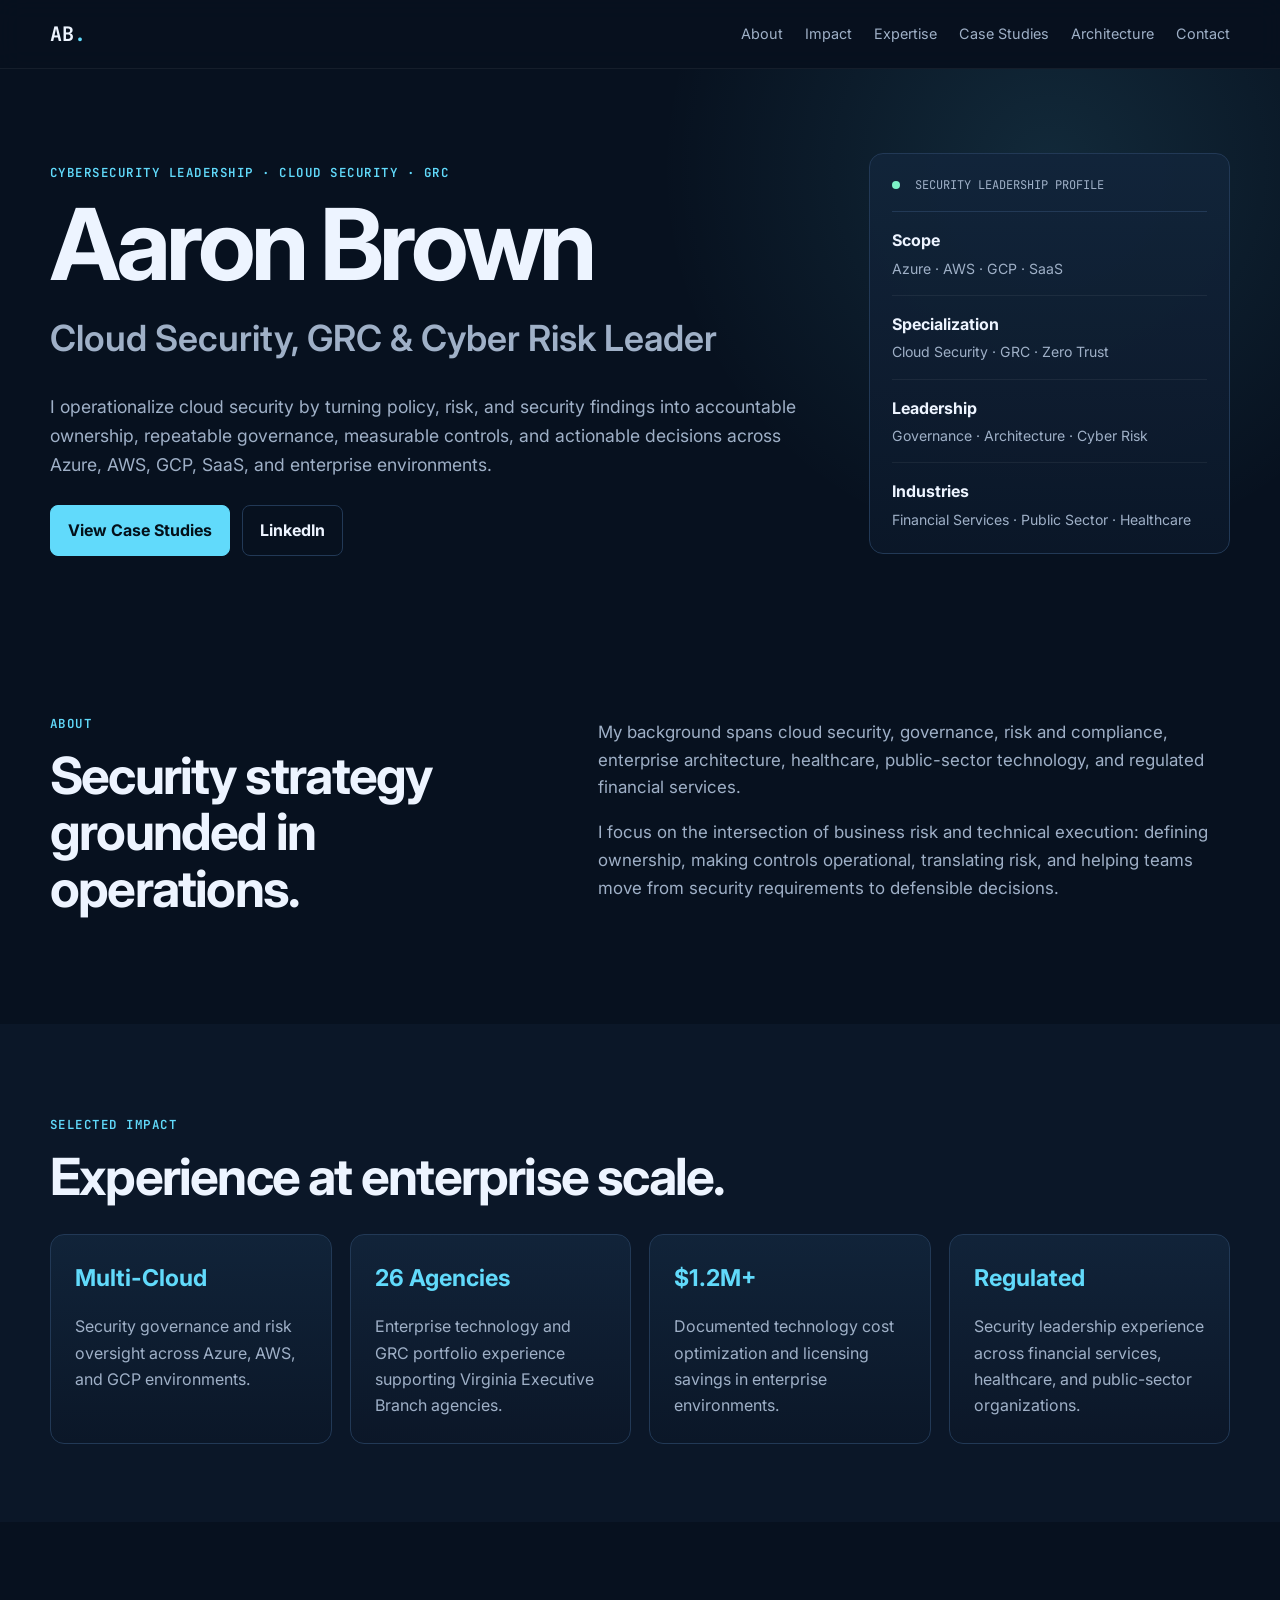
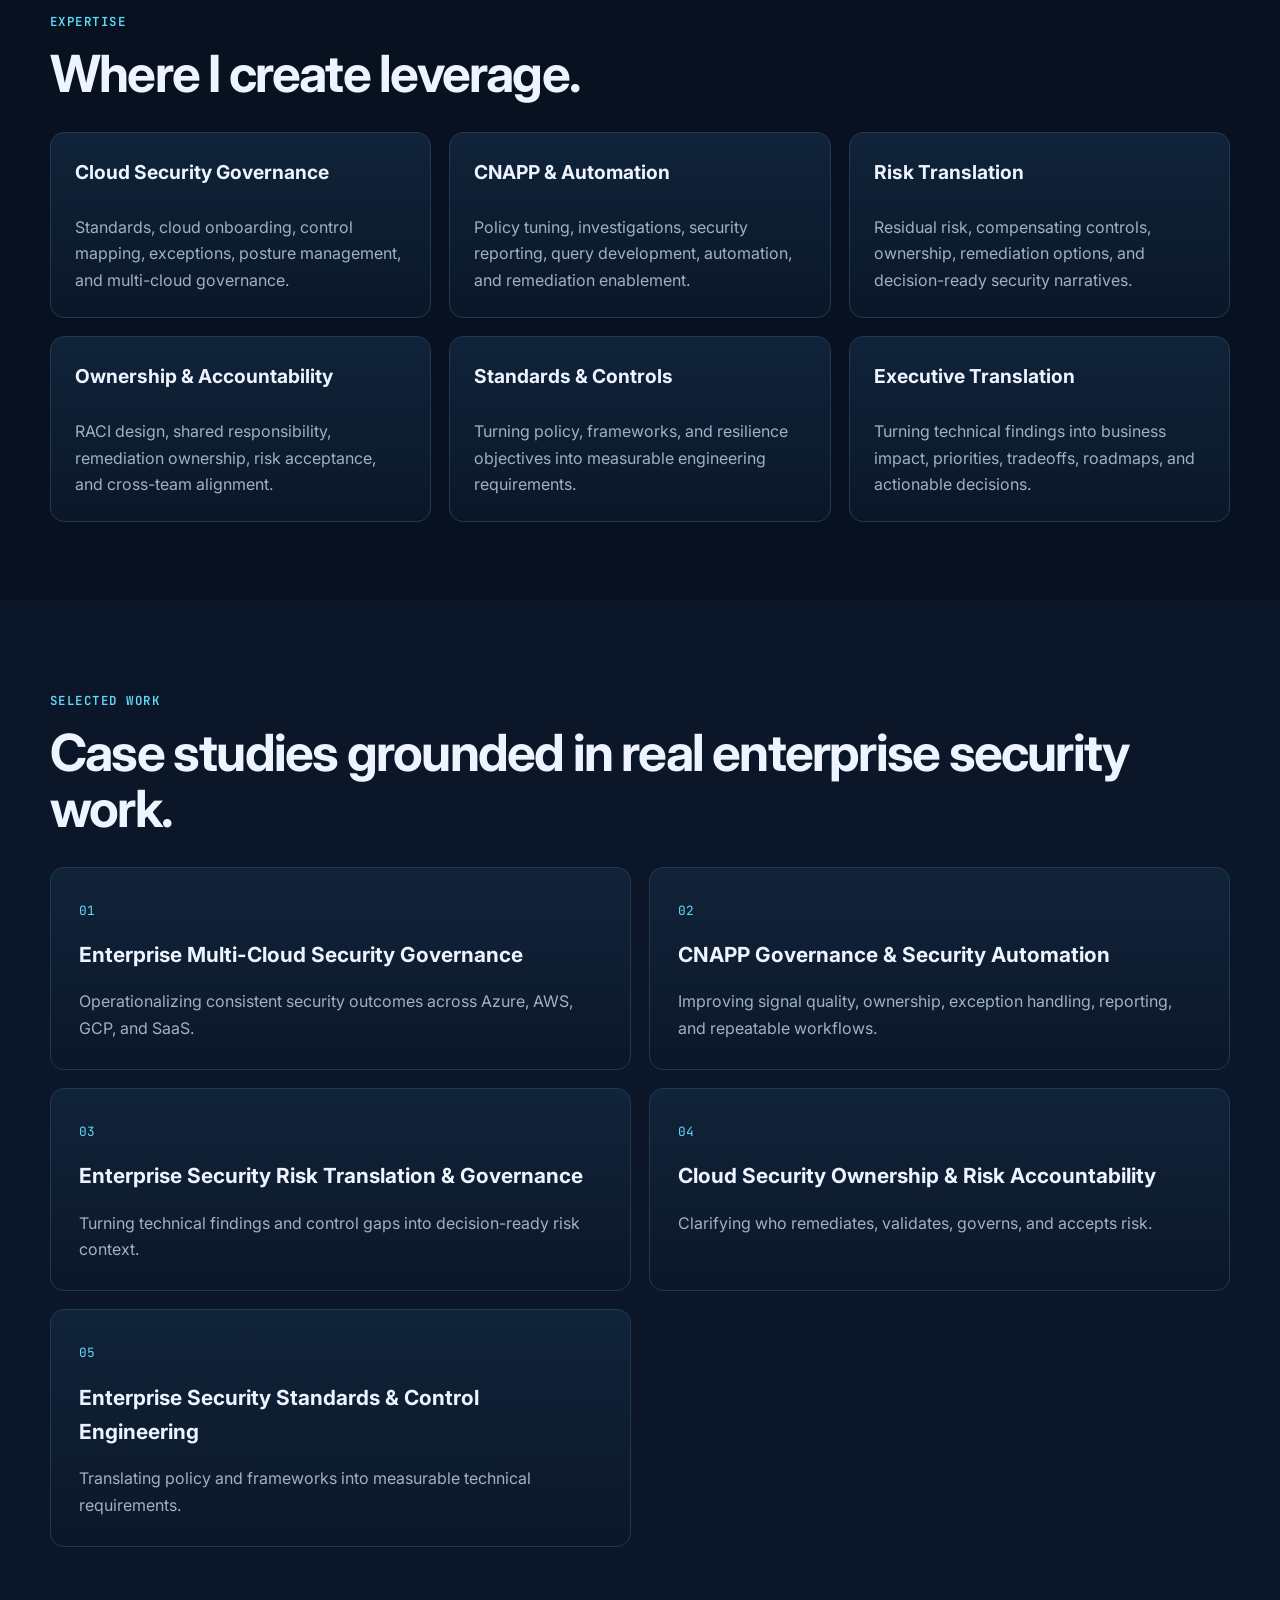
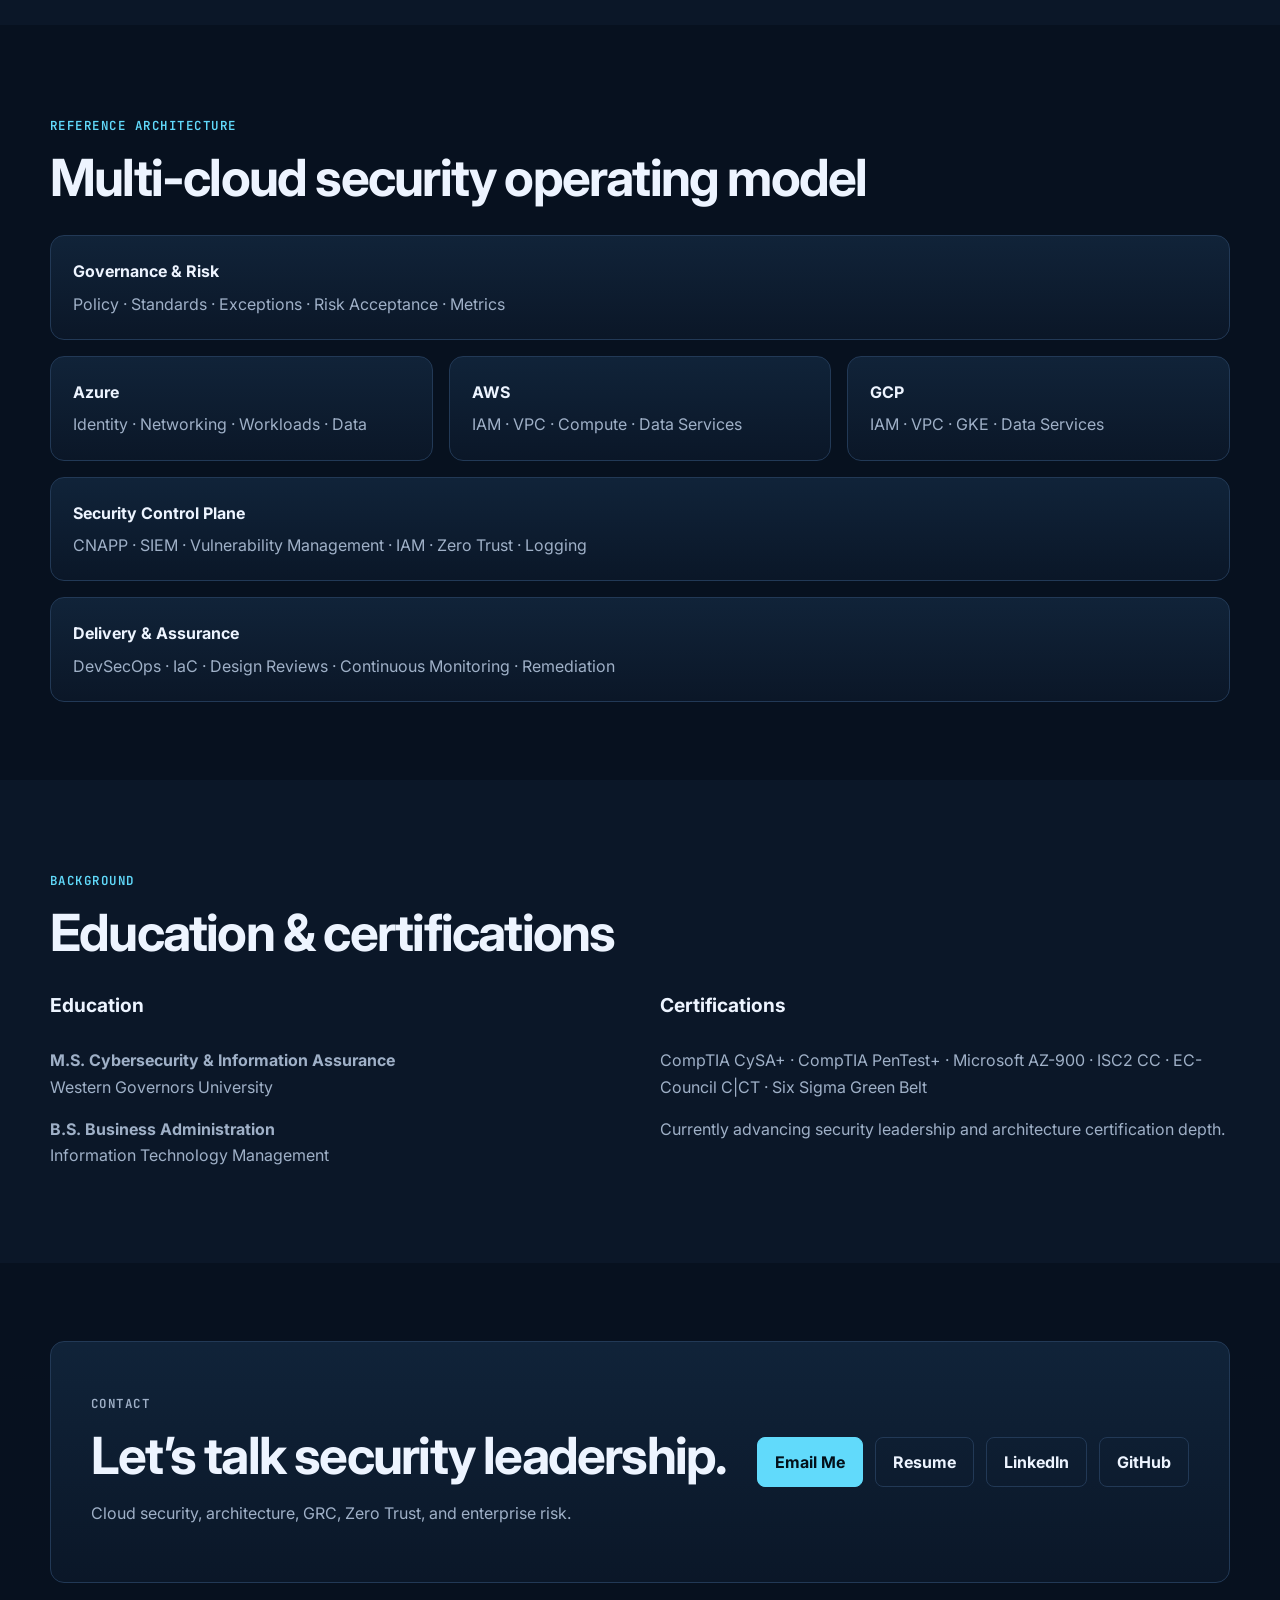
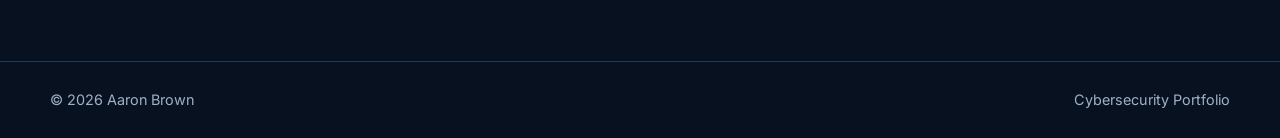
==== commit 1f98a1af: "Add resume button and clean portfolio styling" ====
--- a/index.html
+++ b/index.html
@@ -1,19 +1,818 @@
-<!DOCTYPE html><html lang="en"><head><meta charset="UTF-8"><meta name="viewport" content="width=device-width,initial-scale=1.0"><meta name="description" content="Aaron Brown — Cloud Security, GRC, Zero Trust, Cyber Risk, and Security Leadership portfolio."><title>Aaron Brown | Cybersecurity Portfolio</title><link rel="preconnect" href="https://fonts.googleapis.com"><link rel="preconnect" href="https://fonts.gstatic.com" crossorigin><link href="https://fonts.googleapis.com/css2?family=Inter:wght@400;500;600;700;800&family=JetBrains+Mono:wght@500;600&display=swap" rel="stylesheet"><link rel="stylesheet" href="styles.css"></head><body>
-<header class="site-header"><div class="container nav-wrap"><a class="brand" href="#top">AB<span>.</span></a><nav><a href="#about">About</a><a href="#impact">Impact</a><a href="#expertise">Expertise</a><a href="#case-studies">Case Studies</a><a href="#architecture">Architecture</a><a href="#contact">Contact</a></nav></div></header>
-<main id="top">
-<section class="hero"><div class="container hero-grid"><div><p class="eyebrow">CYBERSECURITY LEADERSHIP · CLOUD SECURITY · GRC</p><h1>Aaron Brown</h1><h2>Cloud Security, GRC & Cyber Risk Leader</h2><p class="hero-copy">I operationalize cloud security by turning policy, risk, and security findings into accountable ownership, repeatable governance, measurable controls, and actionable decisions across Azure, AWS, GCP, SaaS, and enterprise environments.</p><div class="hero-actions"><a class="btn primary" href="#case-studies">View Case Studies</a><a class="btn" href="https://www.linkedin.com/in/aaronbrown383" target="_blank" rel="noopener">LinkedIn</a></div></div>
-<aside class="hero-card"><div class="status-row"><span class="status-dot"></span> SECURITY LEADERSHIP PROFILE</div><div class="metric"><strong>Scope</strong><span>Azure · AWS · GCP · SaaS</span></div><div class="metric"><strong>Specialization</strong><span>Cloud Security · GRC · Zero Trust</span></div><div class="metric"><strong>Leadership</strong><span>Governance · Architecture · Cyber Risk</span></div><div class="metric"><strong>Industries</strong><span>Financial Services · Public Sector · Healthcare</span></div></aside></div></section>
-<section id="about" class="section"><div class="container two-col"><div><p class="section-kicker">ABOUT</p><h3>Security strategy grounded in operations.</h3></div><div class="prose"><p>My background spans cloud security, governance, risk and compliance, enterprise architecture, healthcare, public-sector technology, and regulated financial services.</p><p>I focus on the intersection of business risk and technical execution: defining ownership, making controls operational, translating risk, and helping teams move from security requirements to defensible decisions.</p></div></div></section>
-<section id="impact" class="section alt"><div class="container"><p class="section-kicker">SELECTED IMPACT</p><h3>Experience at enterprise scale.</h3><div class="impact-grid"><article class="impact-card"><strong>Multi-Cloud</strong><p>Security governance and risk oversight across Azure, AWS, and GCP environments.</p></article><article class="impact-card"><strong>26 Agencies</strong><p>Enterprise technology and GRC portfolio experience supporting Virginia Executive Branch agencies.</p></article><article class="impact-card"><strong>$1.2M+</strong><p>Documented technology cost optimization and licensing savings in enterprise environments.</p></article><article class="impact-card"><strong>Regulated</strong><p>Security leadership experience across financial services, healthcare, and public-sector organizations.</p></article></div></div></section>
-<section id="expertise" class="section"><div class="container"><p class="section-kicker">EXPERTISE</p><h3>Where I create leverage.</h3><div class="card-grid"><article class="info-card"><h4>Cloud Security Governance</h4><p>Standards, cloud onboarding, control mapping, exceptions, posture management, and multi-cloud governance.</p></article><article class="info-card"><h4>CNAPP & Automation</h4><p>Policy tuning, investigations, security reporting, query development, automation, and remediation enablement.</p></article><article class="info-card"><h4>Risk Translation</h4><p>Residual risk, compensating controls, ownership, remediation options, and decision-ready security narratives.</p></article><article class="info-card"><h4>Ownership & Accountability</h4><p>RACI design, shared responsibility, remediation ownership, risk acceptance, and cross-team alignment.</p></article><article class="info-card"><h4>Standards & Controls</h4><p>Turning policy, frameworks, and resilience objectives into measurable engineering requirements.</p></article><article class="info-card"><h4>Executive Translation</h4><p>Turning technical findings into business impact, priorities, tradeoffs, roadmaps, and actionable decisions.</p></article></div></div></section>
-<section id="case-studies" class="section alt"><div class="container"><p class="section-kicker">SELECTED WORK</p><h3>Case studies grounded in real enterprise security work.</h3><div class="case-grid">
-<a class="case-card" href="case-studies/multicloud-governance.html"><span>01</span><h4>Enterprise Multi-Cloud Security Governance</h4><p>Operationalizing consistent security outcomes across Azure, AWS, GCP, and SaaS.</p></a>
-<a class="case-card" href="case-studies/cnapp-automation.html"><span>02</span><h4>CNAPP Governance & Security Automation</h4><p>Improving signal quality, ownership, exception handling, reporting, and repeatable workflows.</p></a>
-<a class="case-card" href="case-studies/risk-translation.html"><span>03</span><h4>Enterprise Security Risk Translation & Governance</h4><p>Turning technical findings and control gaps into decision-ready risk context.</p></a>
-<a class="case-card" href="case-studies/ownership-accountability.html"><span>04</span><h4>Cloud Security Ownership & Risk Accountability</h4><p>Clarifying who remediates, validates, governs, and accepts risk.</p></a>
-<a class="case-card" href="case-studies/security-standards.html"><span>05</span><h4>Enterprise Security Standards & Control Engineering</h4><p>Translating policy and frameworks into measurable technical requirements.</p></a>
-</div></div></section>
-<section id="architecture" class="section"><div class="container"><p class="section-kicker">REFERENCE ARCHITECTURE</p><h3>Multi-cloud security operating model</h3><div class="architecture"><div class="arch-layer"><strong>Governance & Risk</strong><span>Policy · Standards · Exceptions · Risk Acceptance · Metrics</span></div><div class="arch-row"><div class="arch-box"><strong>Azure</strong><span>Identity · Networking · Workloads · Data</span></div><div class="arch-box"><strong>AWS</strong><span>IAM · VPC · Compute · Data Services</span></div><div class="arch-box"><strong>GCP</strong><span>IAM · VPC · GKE · Data Services</span></div></div><div class="arch-layer"><strong>Security Control Plane</strong><span>CNAPP · SIEM · Vulnerability Management · IAM · Zero Trust · Logging</span></div><div class="arch-layer"><strong>Delivery & Assurance</strong><span>DevSecOps · IaC · Design Reviews · Continuous Monitoring · Remediation</span></div></div></div></section>
-<section class="section alt"><div class="container"><p class="section-kicker">BACKGROUND</p><h3>Education & certifications</h3><div class="credential-grid"><div><h4>Education</h4><p><strong>M.S. Cybersecurity & Information Assurance</strong><br>Western Governors University</p><p><strong>B.S. Business Administration</strong><br>Information Technology Management</p></div><div><h4>Certifications</h4><p>CompTIA CySA+ · CompTIA PenTest+ · Microsoft AZ-900 · ISC2 CC · EC-Council C|CT · Six Sigma Green Belt</p><p>Currently advancing security leadership and architecture certification depth.</p></div></div></div></section>
-<section id="contact" class="section"><div class="container contact-box"><div><p class="section-kicker">CONTACT</p><h3>Let’s talk security leadership.</h3><p>Cloud security, architecture, GRC, Zero Trust, and enterprise risk.</p></div><div class="contact-actions"><a class="btn primary" href="mailto:abrown383@gmail.com">Email Me</a><a class="btn" href="https://www.linkedin.com/in/aaronbrown383" target="_blank" rel="noopener">LinkedIn</a><a class="btn" href="https://github.com/aaron-bee" target="_blank" rel="noopener">GitHub</a></div></div></section>
-</main><footer><div class="container footer-wrap"><span>© <span id="year"></span> Aaron Brown</span><span>Cybersecurity Portfolio</span></div></footer><script src="script.js"></script></body></html>+<!DOCTYPE html>
+<html lang="en">
+
+<head>
+  <meta charset="UTF-8">
+
+  <meta
+    name="viewport"
+    content="width=device-width, initial-scale=1.0"
+  >
+
+  <meta
+    name="description"
+    content="Aaron Brown — Cloud Security, GRC, Zero Trust, Cyber Risk, and Security Leadership portfolio."
+  >
+
+  <title>Aaron Brown | Cybersecurity Portfolio</title>
+
+  <!-- Google Fonts -->
+  <link rel="preconnect" href="https://fonts.googleapis.com">
+  <link rel="preconnect" href="https://fonts.gstatic.com" crossorigin>
+
+  <link
+    href="https://fonts.googleapis.com/css2?family=Inter:wght@400;500;600;700;800&family=JetBrains+Mono:wght@500;600&display=swap"
+    rel="stylesheet"
+  >
+
+  <!-- Site Styles -->
+  <link rel="stylesheet" href="styles.css">
+</head>
+
+
+<body>
+
+  <!-- =========================================================
+       NAVIGATION
+       ========================================================= -->
+
+  <header class="site-header">
+
+    <div class="container nav-wrap">
+
+      <a class="brand" href="#top">
+        AB<span>.</span>
+      </a>
+
+      <nav>
+        <a href="#about">About</a>
+        <a href="#impact">Impact</a>
+        <a href="#expertise">Expertise</a>
+        <a href="#case-studies">Case Studies</a>
+        <a href="#architecture">Architecture</a>
+        <a href="#contact">Contact</a>
+      </nav>
+
+    </div>
+
+  </header>
+
+
+  <main id="top">
+
+
+    <!-- =========================================================
+         HERO
+         ========================================================= -->
+
+    <section class="hero">
+
+      <div class="container hero-grid">
+
+        <div>
+
+          <p class="eyebrow">
+            CYBERSECURITY LEADERSHIP · CLOUD SECURITY · GRC
+          </p>
+
+          <h1>Aaron Brown</h1>
+
+          <h2>
+            Cloud Security, GRC &amp; Cyber Risk Leader
+          </h2>
+
+          <p class="hero-copy">
+            I operationalize cloud security by turning policy, risk, and
+            security findings into accountable ownership, repeatable
+            governance, measurable controls, and actionable decisions
+            across Azure, AWS, GCP, SaaS, and enterprise environments.
+          </p>
+
+          <div class="hero-actions">
+
+            <a
+              class="btn primary"
+              href="#case-studies"
+            >
+              View Case Studies
+            </a>
+
+            <a
+              class="btn"
+              href="https://www.linkedin.com/in/aaronbrown383"
+              target="_blank"
+              rel="noopener"
+            >
+              LinkedIn
+            </a>
+
+          </div>
+
+        </div>
+
+
+        <!-- Leadership Profile -->
+
+        <aside class="hero-card">
+
+          <div class="status-row">
+            <span class="status-dot"></span>
+            SECURITY LEADERSHIP PROFILE
+          </div>
+
+          <div class="metric">
+            <strong>Scope</strong>
+            <span>Azure · AWS · GCP · SaaS</span>
+          </div>
+
+          <div class="metric">
+            <strong>Specialization</strong>
+            <span>Cloud Security · GRC · Zero Trust</span>
+          </div>
+
+          <div class="metric">
+            <strong>Leadership</strong>
+            <span>Governance · Architecture · Cyber Risk</span>
+          </div>
+
+          <div class="metric">
+            <strong>Industries</strong>
+            <span>
+              Financial Services · Public Sector · Healthcare
+            </span>
+          </div>
+
+        </aside>
+
+      </div>
+
+    </section>
+
+
+
+    <!-- =========================================================
+         ABOUT
+         ========================================================= -->
+
+    <section id="about" class="section">
+
+      <div class="container two-col">
+
+        <div>
+
+          <p class="section-kicker">
+            ABOUT
+          </p>
+
+          <h3>
+            Security strategy grounded in operations.
+          </h3>
+
+        </div>
+
+
+        <div class="prose">
+
+          <p>
+            My background spans cloud security, governance, risk and
+            compliance, enterprise architecture, healthcare,
+            public-sector technology, and regulated financial services.
+          </p>
+
+          <p>
+            I focus on the intersection of business risk and technical
+            execution: defining ownership, making controls operational,
+            translating risk, and helping teams move from security
+            requirements to defensible decisions.
+          </p>
+
+        </div>
+
+      </div>
+
+    </section>
+
+
+
+    <!-- =========================================================
+         SELECTED IMPACT
+         ========================================================= -->
+
+    <section id="impact" class="section alt">
+
+      <div class="container">
+
+        <p class="section-kicker">
+          SELECTED IMPACT
+        </p>
+
+        <h3>
+          Experience at enterprise scale.
+        </h3>
+
+
+        <div class="impact-grid">
+
+          <article class="impact-card">
+
+            <strong>
+              Multi-Cloud
+            </strong>
+
+            <p>
+              Security governance and risk oversight across Azure,
+              AWS, and GCP environments.
+            </p>
+
+          </article>
+
+
+          <article class="impact-card">
+
+            <strong>
+              26 Agencies
+            </strong>
+
+            <p>
+              Enterprise technology and GRC portfolio experience
+              supporting Virginia Executive Branch agencies.
+            </p>
+
+          </article>
+
+
+          <article class="impact-card">
+
+            <strong>
+              $1.2M+
+            </strong>
+
+            <p>
+              Documented technology cost optimization and licensing
+              savings in enterprise environments.
+            </p>
+
+          </article>
+
+
+          <article class="impact-card">
+
+            <strong>
+              Regulated
+            </strong>
+
+            <p>
+              Security leadership experience across financial services,
+              healthcare, and public-sector organizations.
+            </p>
+
+          </article>
+
+        </div>
+
+      </div>
+
+    </section>
+
+
+
+    <!-- =========================================================
+         EXPERTISE
+         ========================================================= -->
+
+    <section id="expertise" class="section">
+
+      <div class="container">
+
+        <p class="section-kicker">
+          EXPERTISE
+        </p>
+
+        <h3>
+          Where I create leverage.
+        </h3>
+
+
+        <div class="card-grid">
+
+
+          <article class="info-card">
+
+            <h4>
+              Cloud Security Governance
+            </h4>
+
+            <p>
+              Standards, cloud onboarding, control mapping, exceptions,
+              posture management, and multi-cloud governance.
+            </p>
+
+          </article>
+
+
+          <article class="info-card">
+
+            <h4>
+              CNAPP &amp; Automation
+            </h4>
+
+            <p>
+              Policy tuning, investigations, security reporting,
+              query development, automation, and remediation enablement.
+            </p>
+
+          </article>
+
+
+          <article class="info-card">
+
+            <h4>
+              Risk Translation
+            </h4>
+
+            <p>
+              Residual risk, compensating controls, ownership,
+              remediation options, and decision-ready security narratives.
+            </p>
+
+          </article>
+
+
+          <article class="info-card">
+
+            <h4>
+              Ownership &amp; Accountability
+            </h4>
+
+            <p>
+              RACI design, shared responsibility, remediation ownership,
+              risk acceptance, and cross-team alignment.
+            </p>
+
+          </article>
+
+
+          <article class="info-card">
+
+            <h4>
+              Standards &amp; Controls
+            </h4>
+
+            <p>
+              Turning policy, frameworks, and resilience objectives
+              into measurable engineering requirements.
+            </p>
+
+          </article>
+
+
+          <article class="info-card">
+
+            <h4>
+              Executive Translation
+            </h4>
+
+            <p>
+              Turning technical findings into business impact,
+              priorities, tradeoffs, roadmaps, and actionable decisions.
+            </p>
+
+          </article>
+
+
+        </div>
+
+      </div>
+
+    </section>
+
+
+
+    <!-- =========================================================
+         CASE STUDIES
+         ========================================================= -->
+
+    <section id="case-studies" class="section alt">
+
+      <div class="container">
+
+        <p class="section-kicker">
+          SELECTED WORK
+        </p>
+
+        <h3>
+          Case studies grounded in real enterprise security work.
+        </h3>
+
+
+        <div class="case-grid">
+
+
+          <!-- Case Study 01 -->
+
+          <a
+            class="case-card"
+            href="case-studies/multicloud-governance.html"
+          >
+
+            <span>01</span>
+
+            <h4>
+              Enterprise Multi-Cloud Security Governance
+            </h4>
+
+            <p>
+              Operationalizing consistent security outcomes across
+              Azure, AWS, GCP, and SaaS.
+            </p>
+
+          </a>
+
+
+          <!-- Case Study 02 -->
+
+          <a
+            class="case-card"
+            href="case-studies/cnapp-automation.html"
+          >
+
+            <span>02</span>
+
+            <h4>
+              CNAPP Governance &amp; Security Automation
+            </h4>
+
+            <p>
+              Improving signal quality, ownership, exception handling,
+              reporting, and repeatable workflows.
+            </p>
+
+          </a>
+
+
+          <!-- Case Study 03 -->
+
+          <a
+            class="case-card"
+            href="case-studies/risk-translation.html"
+          >
+
+            <span>03</span>
+
+            <h4>
+              Enterprise Security Risk Translation &amp; Governance
+            </h4>
+
+            <p>
+              Turning technical findings and control gaps into
+              decision-ready risk context.
+            </p>
+
+          </a>
+
+
+          <!-- Case Study 04 -->
+
+          <a
+            class="case-card"
+            href="case-studies/ownership-accountability.html"
+          >
+
+            <span>04</span>
+
+            <h4>
+              Cloud Security Ownership &amp; Risk Accountability
+            </h4>
+
+            <p>
+              Clarifying who remediates, validates, governs,
+              and accepts risk.
+            </p>
+
+          </a>
+
+
+          <!-- Case Study 05 -->
+
+          <a
+            class="case-card"
+            href="case-studies/security-standards.html"
+          >
+
+            <span>05</span>
+
+            <h4>
+              Enterprise Security Standards &amp; Control Engineering
+            </h4>
+
+            <p>
+              Translating policy and frameworks into measurable
+              technical requirements.
+            </p>
+
+          </a>
+
+
+        </div>
+
+      </div>
+
+    </section>
+
+
+
+    <!-- =========================================================
+         REFERENCE ARCHITECTURE
+         ========================================================= -->
+
+    <section id="architecture" class="section">
+
+      <div class="container">
+
+        <p class="section-kicker">
+          REFERENCE ARCHITECTURE
+        </p>
+
+        <h3>
+          Multi-cloud security operating model
+        </h3>
+
+
+        <div class="architecture">
+
+
+          <div class="arch-layer">
+
+            <strong>
+              Governance &amp; Risk
+            </strong>
+
+            <span>
+              Policy · Standards · Exceptions · Risk Acceptance · Metrics
+            </span>
+
+          </div>
+
+
+          <div class="arch-row">
+
+
+            <div class="arch-box">
+
+              <strong>
+                Azure
+              </strong>
+
+              <span>
+                Identity · Networking · Workloads · Data
+              </span>
+
+            </div>
+
+
+            <div class="arch-box">
+
+              <strong>
+                AWS
+              </strong>
+
+              <span>
+                IAM · VPC · Compute · Data Services
+              </span>
+
+            </div>
+
+
+            <div class="arch-box">
+
+              <strong>
+                GCP
+              </strong>
+
+              <span>
+                IAM · VPC · GKE · Data Services
+              </span>
+
+            </div>
+
+
+          </div>
+
+
+          <div class="arch-layer">
+
+            <strong>
+              Security Control Plane
+            </strong>
+
+            <span>
+              CNAPP · SIEM · Vulnerability Management · IAM ·
+              Zero Trust · Logging
+            </span>
+
+          </div>
+
+
+          <div class="arch-layer">
+
+            <strong>
+              Delivery &amp; Assurance
+            </strong>
+
+            <span>
+              DevSecOps · IaC · Design Reviews ·
+              Continuous Monitoring · Remediation
+            </span>
+
+          </div>
+
+
+        </div>
+
+      </div>
+
+    </section>
+
+
+
+    <!-- =========================================================
+         EDUCATION & CERTIFICATIONS
+         ========================================================= -->
+
+    <section class="section alt">
+
+      <div class="container">
+
+        <p class="section-kicker">
+          BACKGROUND
+        </p>
+
+        <h3>
+          Education &amp; certifications
+        </h3>
+
+
+        <div class="credential-grid">
+
+
+          <div>
+
+            <h4>
+              Education
+            </h4>
+
+            <p>
+              <strong>
+                M.S. Cybersecurity &amp; Information Assurance
+              </strong>
+              <br>
+              Western Governors University
+            </p>
+
+            <p>
+              <strong>
+                B.S. Business Administration
+              </strong>
+              <br>
+              Information Technology Management
+            </p>
+
+          </div>
+
+
+          <div>
+
+            <h4>
+              Certifications
+            </h4>
+
+            <p>
+              CompTIA CySA+ ·
+              CompTIA PenTest+ ·
+              Microsoft AZ-900 ·
+              ISC2 CC ·
+              EC-Council C|CT ·
+              Six Sigma Green Belt
+            </p>
+
+            <p>
+              Currently advancing security leadership and
+              architecture certification depth.
+            </p>
+
+          </div>
+
+
+        </div>
+
+      </div>
+
+    </section>
+
+
+
+    <!-- =========================================================
+         CONTACT
+         ========================================================= -->
+
+    <section id="contact" class="section">
+
+      <div class="container contact-box">
+
+        <div>
+
+          <p class="section-kicker">
+            CONTACT
+          </p>
+
+          <h3>
+            Let’s talk security leadership.
+          </h3>
+
+          <p>
+            Cloud security, architecture, GRC, Zero Trust,
+            and enterprise risk.
+          </p>
+
+        </div>
+
+
+        <div class="contact-actions">
+
+
+          <a
+            class="btn primary"
+            href="mailto:abrown383@gmail.com"
+          >
+            Email Me
+          </a>
+
+
+          <a
+            class="btn"
+            href="resume.pdf"
+            target="_blank"
+            rel="noopener"
+          >
+            Resume
+          </a>
+
+
+          <a
+            class="btn"
+            href="https://www.linkedin.com/in/aaronbrown383"
+            target="_blank"
+            rel="noopener"
+          >
+            LinkedIn
+          </a>
+
+
+          <a
+            class="btn"
+            href="https://github.com/aaron-bee"
+            target="_blank"
+            rel="noopener"
+          >
+            GitHub
+          </a>
+
+
+        </div>
+
+      </div>
+
+    </section>
+
+
+  </main>
+
+
+
+  <!-- =========================================================
+       FOOTER
+       ========================================================= -->
+
+  <footer>
+
+    <div class="container footer-wrap">
+
+      <span>
+        © <span id="year"></span> Aaron Brown
+      </span>
+
+      <span>
+        Cybersecurity Portfolio
+      </span>
+
+    </div>
+
+  </footer>
+
+
+  <!-- Site JavaScript -->
+  <script src="script.js"></script>
+
+</body>
+
+</html>
--- a/styles.css
+++ b/styles.css
@@ -1,8 +1,580 @@
-
-:root{--bg:#07111f;--bg-soft:#0b1728;--panel:#11243a;--text:#edf4ff;--muted:#9fb0c7;--line:#223956;--accent:#61dafb;--accent2:#7cf2c8;--max:1180px}
-*{box-sizing:border-box}html{scroll-behavior:smooth}body{margin:0;font-family:Inter,system-ui,sans-serif;background:var(--bg);color:var(--text);line-height:1.65}a{color:inherit;text-decoration:none}.container{width:min(var(--max),calc(100% - 40px));margin:0 auto}.site-header{position:sticky;top:0;z-index:20;backdrop-filter:blur(12px);background:rgba(7,17,31,.86);border-bottom:1px solid rgba(255,255,255,.06)}.nav-wrap{height:68px;display:flex;align-items:center;justify-content:space-between}.brand{font-family:"JetBrains Mono",monospace;font-size:1.25rem;font-weight:700}.brand span,.section-kicker,.eyebrow{color:var(--accent)}nav{display:flex;gap:22px}nav a{color:var(--muted);font-size:.9rem}nav a:hover{color:var(--text)}
-.hero{padding:82px 0 68px;background:radial-gradient(circle at 82% 18%,rgba(97,218,251,.12),transparent 34%)}.hero-grid{display:grid;grid-template-columns:1.35fr .65fr;gap:70px;align-items:center}.eyebrow,.section-kicker{font-family:"JetBrains Mono",monospace;font-size:.78rem;letter-spacing:.12em;font-weight:600}h1{font-size:clamp(3.5rem,8vw,6.2rem);margin:5px 0 0;letter-spacing:-.05em;line-height:.95}h2{font-size:clamp(1.45rem,3vw,2.25rem);margin:18px 0 0;color:var(--muted);font-weight:600}h3{font-size:clamp(2rem,4vw,3.2rem);margin:4px 0 30px;letter-spacing:-.035em;line-height:1.1}h4{font-size:1.2rem;margin-top:0}.hero-copy{max-width:760px;font-size:1.1rem;color:var(--muted);margin-top:24px}.hero-actions,.contact-actions{display:flex;gap:12px;flex-wrap:wrap;margin-top:26px}.btn{padding:11px 17px;border-radius:8px;font-weight:700;border:1px solid var(--line)}.btn.primary{background:var(--accent);color:#03101a;border-color:var(--accent)}
-.hero-card,.info-card,.case-card,.impact-card,.arch-layer,.arch-box,.contact-box{background:linear-gradient(180deg,rgba(17,36,58,.95),rgba(11,23,40,.95));border:1px solid var(--line);border-radius:14px}.hero-card{padding:22px}.status-row{font-family:"JetBrains Mono",monospace;font-size:.75rem;color:var(--muted);padding-bottom:16px;border-bottom:1px solid var(--line)}.status-dot{display:inline-block;width:8px;height:8px;background:var(--accent2);border-radius:50%;margin-right:8px}.metric{padding:15px 0;border-bottom:1px solid rgba(255,255,255,.06)}.metric:last-child{border-bottom:0;padding-bottom:0}.metric strong,.metric span{display:block}.metric span{color:var(--muted);font-size:.88rem;margin-top:3px}
-.section{padding:78px 0}.section.alt{background:var(--bg-soft)}.two-col{display:grid;grid-template-columns:.85fr 1.15fr;gap:80px}.prose{color:var(--muted);font-size:1.06rem}.impact-grid{display:grid;grid-template-columns:repeat(4,1fr);gap:18px}.impact-card{padding:24px}.impact-card strong{display:block;color:var(--accent);font-size:1.45rem;margin-bottom:10px}.impact-card p,.info-card p,.case-card p{color:var(--muted);margin-bottom:0}.card-grid{display:grid;grid-template-columns:repeat(3,1fr);gap:18px}.info-card{padding:24px}.case-grid{display:grid;grid-template-columns:repeat(2,1fr);gap:18px}.case-card{padding:28px;transition:.2s ease}.case-card span{font-family:"JetBrains Mono",monospace;color:var(--accent);font-size:.8rem}.case-card h4{font-size:1.3rem;margin:16px 0 8px}.case-card:hover{border-color:var(--accent);transform:translateY(-3px)}.architecture{display:grid;gap:16px}.arch-row{display:grid;grid-template-columns:repeat(3,1fr);gap:16px}.arch-layer,.arch-box{padding:22px}.arch-layer strong,.arch-layer span,.arch-box strong,.arch-box span{display:block}.arch-layer span,.arch-box span{color:var(--muted);margin-top:6px}.credential-grid{display:grid;grid-template-columns:repeat(2,1fr);gap:40px}.credential-grid p{color:var(--muted)}.contact-box{padding:40px;display:flex;align-items:center;justify-content:space-between;gap:30px}.contact-box h3{margin-bottom:10px}.contact-box p{color:var(--muted)}footer{border-top:1px solid var(--line);padding:26px 0;color:var(--muted);font-size:.9rem}.footer-wrap{display:flex;justify-content:space-between;gap:20px}
-.case-page main{min-height:70vh}.case-hero{padding:90px 0 50px}.case-hero h1{font-size:clamp(2.5rem,6vw,5rem)}.case-body{display:grid;grid-template-columns:.7fr 1.3fr;gap:70px;padding:20px 0 100px}.case-meta{color:var(--muted)}.case-content h2{color:var(--text);font-size:1.6rem;margin-top:38px}.case-content p,.case-content li{color:var(--muted)}.back-link{color:var(--accent);font-family:"JetBrains Mono",monospace;font-size:.9rem}
-@media(max-width:1000px){.impact-grid{grid-template-columns:repeat(2,1fr)}}@media(max-width:850px){nav{display:none}.hero-grid,.two-col,.case-body,.credential-grid{grid-template-columns:1fr;gap:35px}.card-grid,.case-grid,.arch-row,.impact-grid{grid-template-columns:1fr}.contact-box{align-items:flex-start;flex-direction:column}.hero{padding-top:68px}}
+:root {
+  --bg: #07111f;
+  --bg-soft: #0b1728;
+  --panel: #11243a;
+  --text: #edf4ff;
+  --muted: #9fb0c7;
+  --line: #223956;
+  --accent: #61dafb;
+  --accent-2: #7cf2c8;
+  --max: 1180px;
+}
+
+
+/* =========================================================
+   GLOBAL
+   ========================================================= */
+
+* {
+  box-sizing: border-box;
+}
+
+html {
+  scroll-behavior: smooth;
+}
+
+body {
+  margin: 0;
+  font-family: Inter, system-ui, sans-serif;
+  background: var(--bg);
+  color: var(--text);
+  line-height: 1.65;
+}
+
+a {
+  color: inherit;
+  text-decoration: none;
+}
+
+.container {
+  width: min(var(--max), calc(100% - 40px));
+  margin: 0 auto;
+}
+
+
+/* =========================================================
+   HEADER / NAVIGATION
+   ========================================================= */
+
+.site-header {
+  position: sticky;
+  top: 0;
+  z-index: 20;
+  backdrop-filter: blur(12px);
+  background: rgba(7, 17, 31, 0.86);
+  border-bottom: 1px solid rgba(255, 255, 255, 0.06);
+}
+
+.nav-wrap {
+  height: 68px;
+  display: flex;
+  align-items: center;
+  justify-content: space-between;
+}
+
+.brand {
+  font-family: "JetBrains Mono", monospace;
+  font-size: 1.25rem;
+  font-weight: 700;
+}
+
+.brand span,
+.section-kicker,
+.eyebrow {
+  color: var(--accent);
+}
+
+nav {
+  display: flex;
+  gap: 22px;
+}
+
+nav a {
+  color: var(--muted);
+  font-size: 0.9rem;
+}
+
+nav a:hover {
+  color: var(--text);
+}
+
+
+/* =========================================================
+   TYPOGRAPHY
+   ========================================================= */
+
+.eyebrow,
+.section-kicker {
+  font-family: "JetBrains Mono", monospace;
+  font-size: 0.78rem;
+  letter-spacing: 0.12em;
+  font-weight: 600;
+}
+
+h1 {
+  margin: 5px 0 0;
+  font-size: clamp(3.5rem, 8vw, 6.2rem);
+  letter-spacing: -0.05em;
+  line-height: 0.95;
+}
+
+h2 {
+  margin: 18px 0 0;
+  font-size: clamp(1.45rem, 3vw, 2.25rem);
+  color: var(--muted);
+  font-weight: 600;
+}
+
+h3 {
+  margin: 4px 0 30px;
+  font-size: clamp(2rem, 4vw, 3.2rem);
+  letter-spacing: -0.035em;
+  line-height: 1.1;
+}
+
+h4 {
+  margin-top: 0;
+  font-size: 1.2rem;
+}
+
+
+/* =========================================================
+   HERO
+   ========================================================= */
+
+.hero {
+  padding: 82px 0 68px;
+  background:
+    radial-gradient(
+      circle at 82% 18%,
+      rgba(97, 218, 251, 0.12),
+      transparent 34%
+    );
+}
+
+.hero-grid {
+  display: grid;
+  grid-template-columns: 1.35fr 0.65fr;
+  gap: 70px;
+  align-items: center;
+}
+
+.hero-copy {
+  max-width: 760px;
+  margin-top: 24px;
+  font-size: 1.1rem;
+  color: var(--muted);
+}
+
+.hero-actions {
+  display: flex;
+  gap: 12px;
+  flex-wrap: wrap;
+  margin-top: 26px;
+}
+
+
+/* =========================================================
+   BUTTONS
+   ========================================================= */
+
+.btn {
+  padding: 11px 17px;
+  border: 1px solid var(--line);
+  border-radius: 8px;
+  font-weight: 700;
+  white-space: nowrap;
+}
+
+.btn.primary {
+  background: var(--accent);
+  color: #03101a;
+  border-color: var(--accent);
+}
+
+.btn:hover {
+  transform: translateY(-1px);
+}
+
+
+/* =========================================================
+   SHARED CARD STYLES
+   ========================================================= */
+
+.hero-card,
+.info-card,
+.case-card,
+.impact-card,
+.arch-layer,
+.arch-box,
+.contact-box {
+  background:
+    linear-gradient(
+      180deg,
+      rgba(17, 36, 58, 0.95),
+      rgba(11, 23, 40, 0.95)
+    );
+  border: 1px solid var(--line);
+  border-radius: 14px;
+}
+
+
+/* =========================================================
+   HERO PROFILE CARD
+   ========================================================= */
+
+.hero-card {
+  padding: 22px;
+}
+
+.status-row {
+  padding-bottom: 16px;
+  border-bottom: 1px solid var(--line);
+  font-family: "JetBrains Mono", monospace;
+  font-size: 0.75rem;
+  color: var(--muted);
+}
+
+.status-dot {
+  display: inline-block;
+  width: 8px;
+  height: 8px;
+  margin-right: 8px;
+  background: var(--accent-2);
+  border-radius: 50%;
+}
+
+.metric {
+  padding: 15px 0;
+  border-bottom: 1px solid rgba(255, 255, 255, 0.06);
+}
+
+.metric:last-child {
+  padding-bottom: 0;
+  border-bottom: 0;
+}
+
+.metric strong,
+.metric span {
+  display: block;
+}
+
+.metric span {
+  margin-top: 3px;
+  font-size: 0.88rem;
+  color: var(--muted);
+}
+
+
+/* =========================================================
+   GENERAL SECTIONS
+   ========================================================= */
+
+.section {
+  padding: 78px 0;
+}
+
+.section.alt {
+  background: var(--bg-soft);
+}
+
+.two-col {
+  display: grid;
+  grid-template-columns: 0.85fr 1.15fr;
+  gap: 80px;
+}
+
+.prose {
+  font-size: 1.06rem;
+  color: var(--muted);
+}
+
+
+/* =========================================================
+   SELECTED IMPACT
+   ========================================================= */
+
+.impact-grid {
+  display: grid;
+  grid-template-columns: repeat(4, 1fr);
+  gap: 18px;
+}
+
+.impact-card {
+  padding: 24px;
+}
+
+.impact-card strong {
+  display: block;
+  margin-bottom: 10px;
+  font-size: 1.45rem;
+  color: var(--accent);
+}
+
+.impact-card p {
+  margin-bottom: 0;
+  color: var(--muted);
+}
+
+
+/* =========================================================
+   EXPERTISE
+   ========================================================= */
+
+.card-grid {
+  display: grid;
+  grid-template-columns: repeat(3, 1fr);
+  gap: 18px;
+}
+
+.info-card {
+  padding: 24px;
+}
+
+.info-card p {
+  margin-bottom: 0;
+  color: var(--muted);
+}
+
+
+/* =========================================================
+   CASE STUDIES
+   ========================================================= */
+
+.case-grid {
+  display: grid;
+  grid-template-columns: repeat(2, 1fr);
+  gap: 18px;
+}
+
+.case-card {
+  padding: 28px;
+  transition: 0.2s ease;
+}
+
+.case-card span {
+  font-family: "JetBrains Mono", monospace;
+  font-size: 0.8rem;
+  color: var(--accent);
+}
+
+.case-card h4 {
+  margin: 16px 0 8px;
+  font-size: 1.3rem;
+}
+
+.case-card p {
+  margin-bottom: 0;
+  color: var(--muted);
+}
+
+.case-card:hover {
+  border-color: var(--accent);
+  transform: translateY(-3px);
+}
+
+
+/* =========================================================
+   ARCHITECTURE
+   ========================================================= */
+
+.architecture {
+  display: grid;
+  gap: 16px;
+}
+
+.arch-row {
+  display: grid;
+  grid-template-columns: repeat(3, 1fr);
+  gap: 16px;
+}
+
+.arch-layer,
+.arch-box {
+  padding: 22px;
+}
+
+.arch-layer strong,
+.arch-layer span,
+.arch-box strong,
+.arch-box span {
+  display: block;
+}
+
+.arch-layer span,
+.arch-box span {
+  margin-top: 6px;
+  color: var(--muted);
+}
+
+
+/* =========================================================
+   EDUCATION / CERTIFICATIONS
+   ========================================================= */
+
+.credential-grid {
+  display: grid;
+  grid-template-columns: repeat(2, 1fr);
+  gap: 40px;
+}
+
+.credential-grid p {
+  color: var(--muted);
+}
+
+
+/* =========================================================
+   CONTACT
+   ========================================================= */
+
+.contact-box {
+  display: flex;
+  align-items: center;
+  justify-content: space-between;
+  gap: 30px;
+  padding: 40px;
+}
+
+.contact-box h3 {
+  margin-bottom: 10px;
+}
+
+.contact-box p {
+  color: var(--muted);
+}
+
+.contact-actions {
+  display: grid;
+  grid-template-columns: repeat(4, max-content);
+  gap: 12px;
+  align-items: center;
+  justify-content: end;
+  margin-top: 0;
+}
+
+
+/* =========================================================
+   FOOTER
+   ========================================================= */
+
+footer {
+  padding: 26px 0;
+  border-top: 1px solid var(--line);
+  font-size: 0.9rem;
+  color: var(--muted);
+}
+
+.footer-wrap {
+  display: flex;
+  justify-content: space-between;
+  gap: 20px;
+}
+
+
+/* =========================================================
+   CASE STUDY PAGES
+   ========================================================= */
+
+.case-page main {
+  min-height: 70vh;
+}
+
+.case-hero {
+  padding: 90px 0 50px;
+}
+
+.case-hero h1 {
+  font-size: clamp(2.5rem, 6vw, 5rem);
+}
+
+.case-body {
+  display: grid;
+  grid-template-columns: 0.7fr 1.3fr;
+  gap: 70px;
+  padding: 20px 0 100px;
+}
+
+.case-meta {
+  color: var(--muted);
+}
+
+.case-content h2 {
+  margin-top: 38px;
+  font-size: 1.6rem;
+  color: var(--text);
+}
+
+.case-content p,
+.case-content li {
+  color: var(--muted);
+}
+
+.back-link {
+  font-family: "JetBrains Mono", monospace;
+  font-size: 0.9rem;
+  color: var(--accent);
+}
+
+
+/* =========================================================
+   RESPONSIVE — TABLET
+   ========================================================= */
+
+@media (max-width: 1000px) {
+
+  .impact-grid {
+    grid-template-columns: repeat(2, 1fr);
+  }
+
+  .contact-box {
+    flex-direction: column;
+    align-items: flex-start;
+  }
+
+  .contact-actions {
+    grid-template-columns: repeat(2, max-content);
+    justify-content: start;
+    margin-top: 10px;
+  }
+
+}
+
+
+/* =========================================================
+   RESPONSIVE — MOBILE
+   ========================================================= */
+
+@media (max-width: 850px) {
+
+  nav {
+    display: none;
+  }
+
+  .hero-grid,
+  .two-col,
+  .case-body,
+  .credential-grid {
+    grid-template-columns: 1fr;
+    gap: 35px;
+  }
+
+  .card-grid,
+  .case-grid,
+  .arch-row,
+  .impact-grid {
+    grid-template-columns: 1fr;
+  }
+
+  .hero {
+    padding-top: 68px;
+  }
+
+}
+
+
+/* =========================================================
+   RESPONSIVE — SMALL MOBILE
+   ========================================================= */
+
+@media (max-width: 500px) {
+
+  .contact-actions {
+    width: 100%;
+    grid-template-columns: 1fr 1fr;
+  }
+
+  .contact-actions .btn {
+    text-align: center;
+  }
+
+}
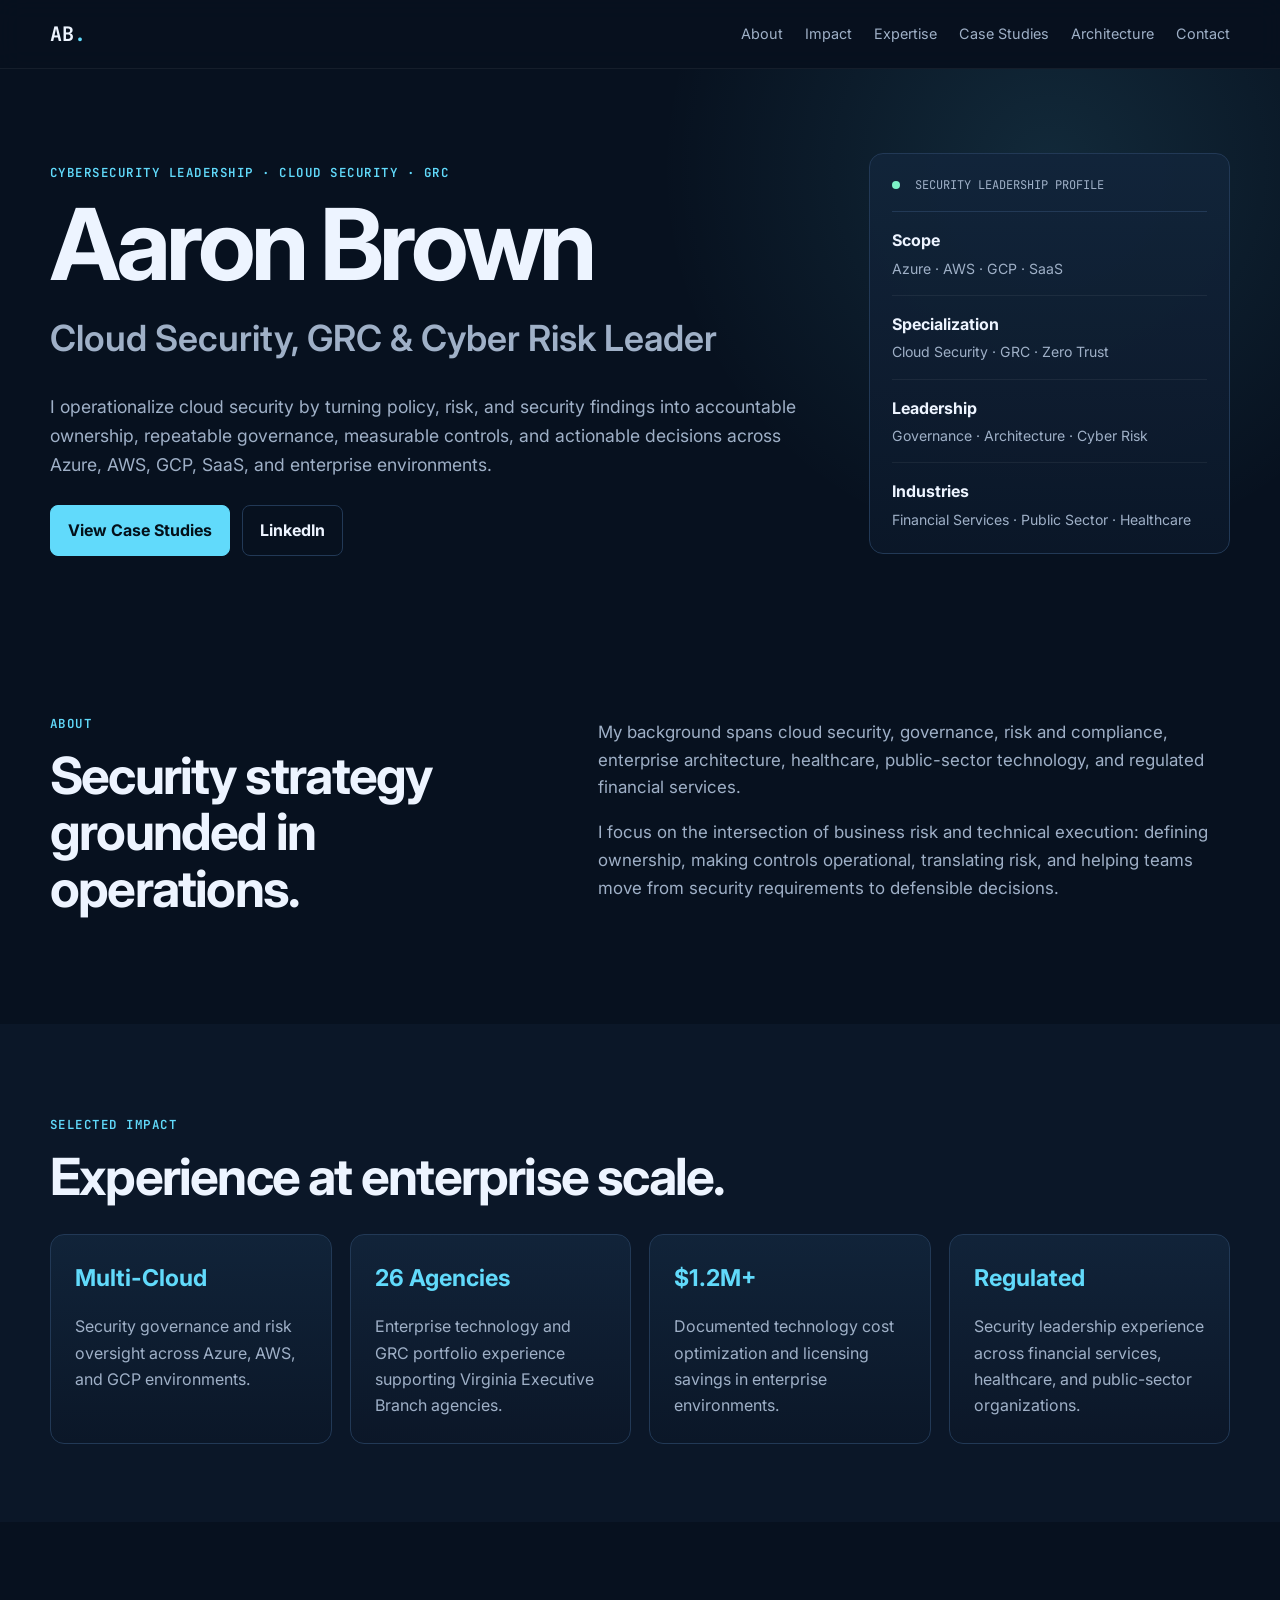
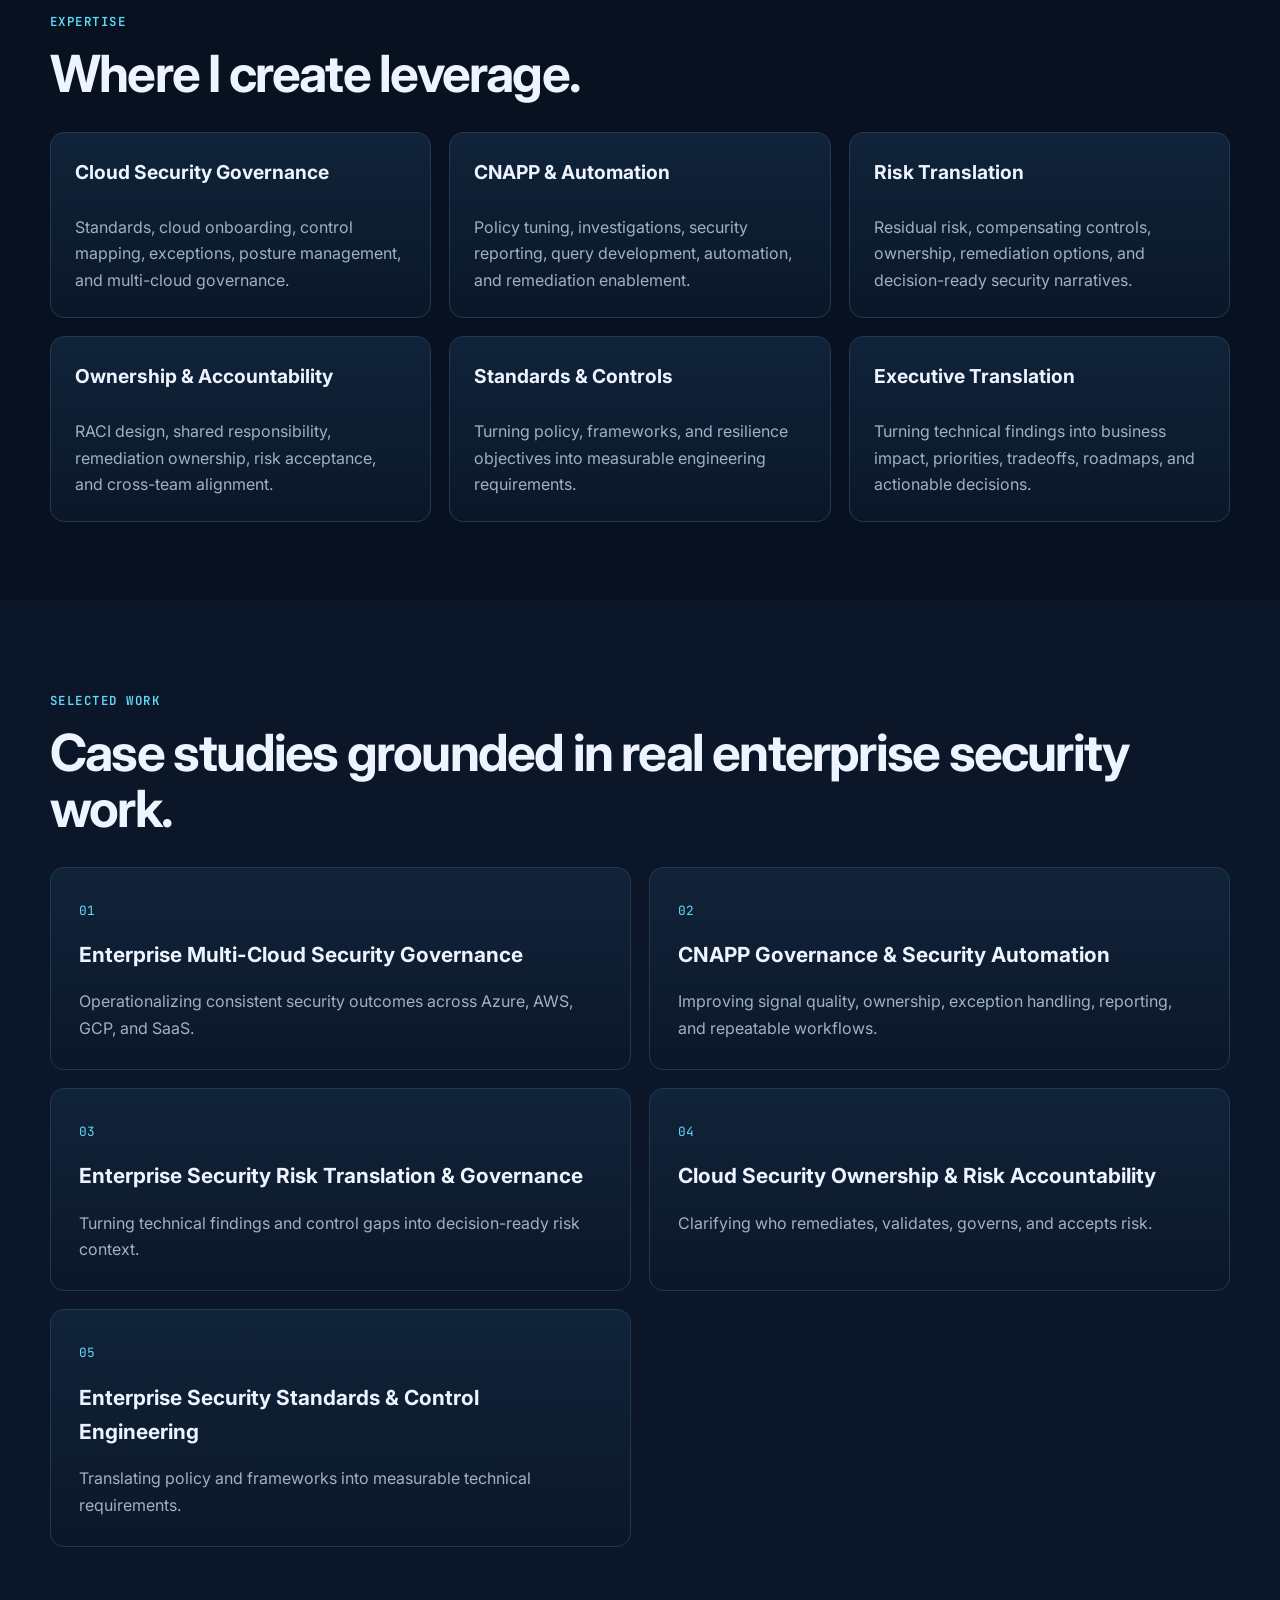
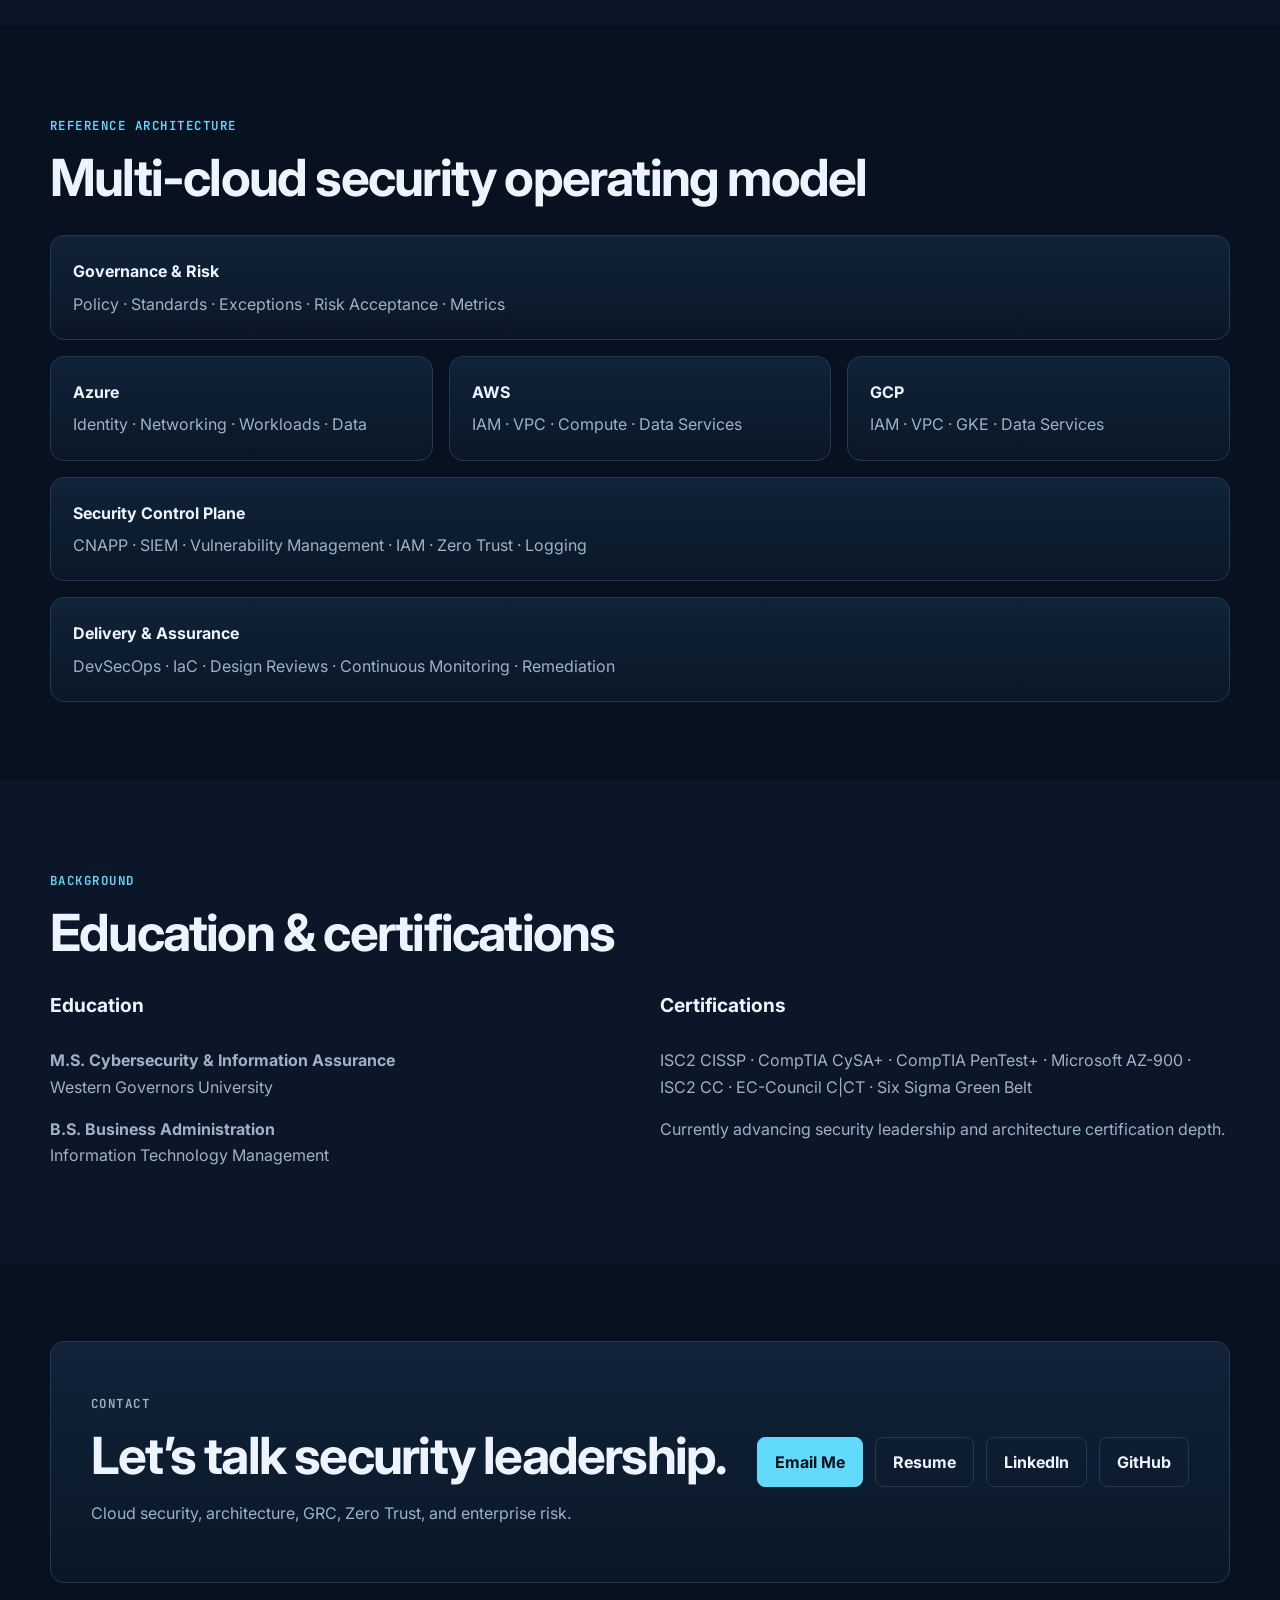
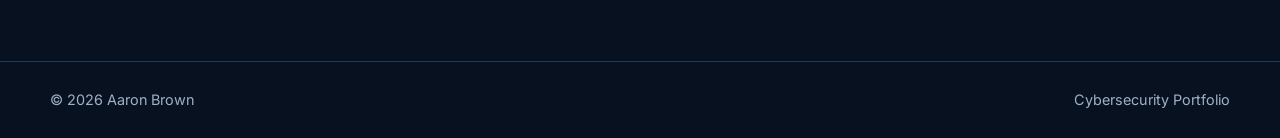
==== commit 74fceaff: "Update portfolio certifications" ====
--- a/index.html
+++ b/index.html
@@ -687,6 +687,7 @@
             </h4>
 
             <p>
+              ISC2 CISSP ·
               CompTIA CySA+ ·
               CompTIA PenTest+ ·
               Microsoft AZ-900 ·
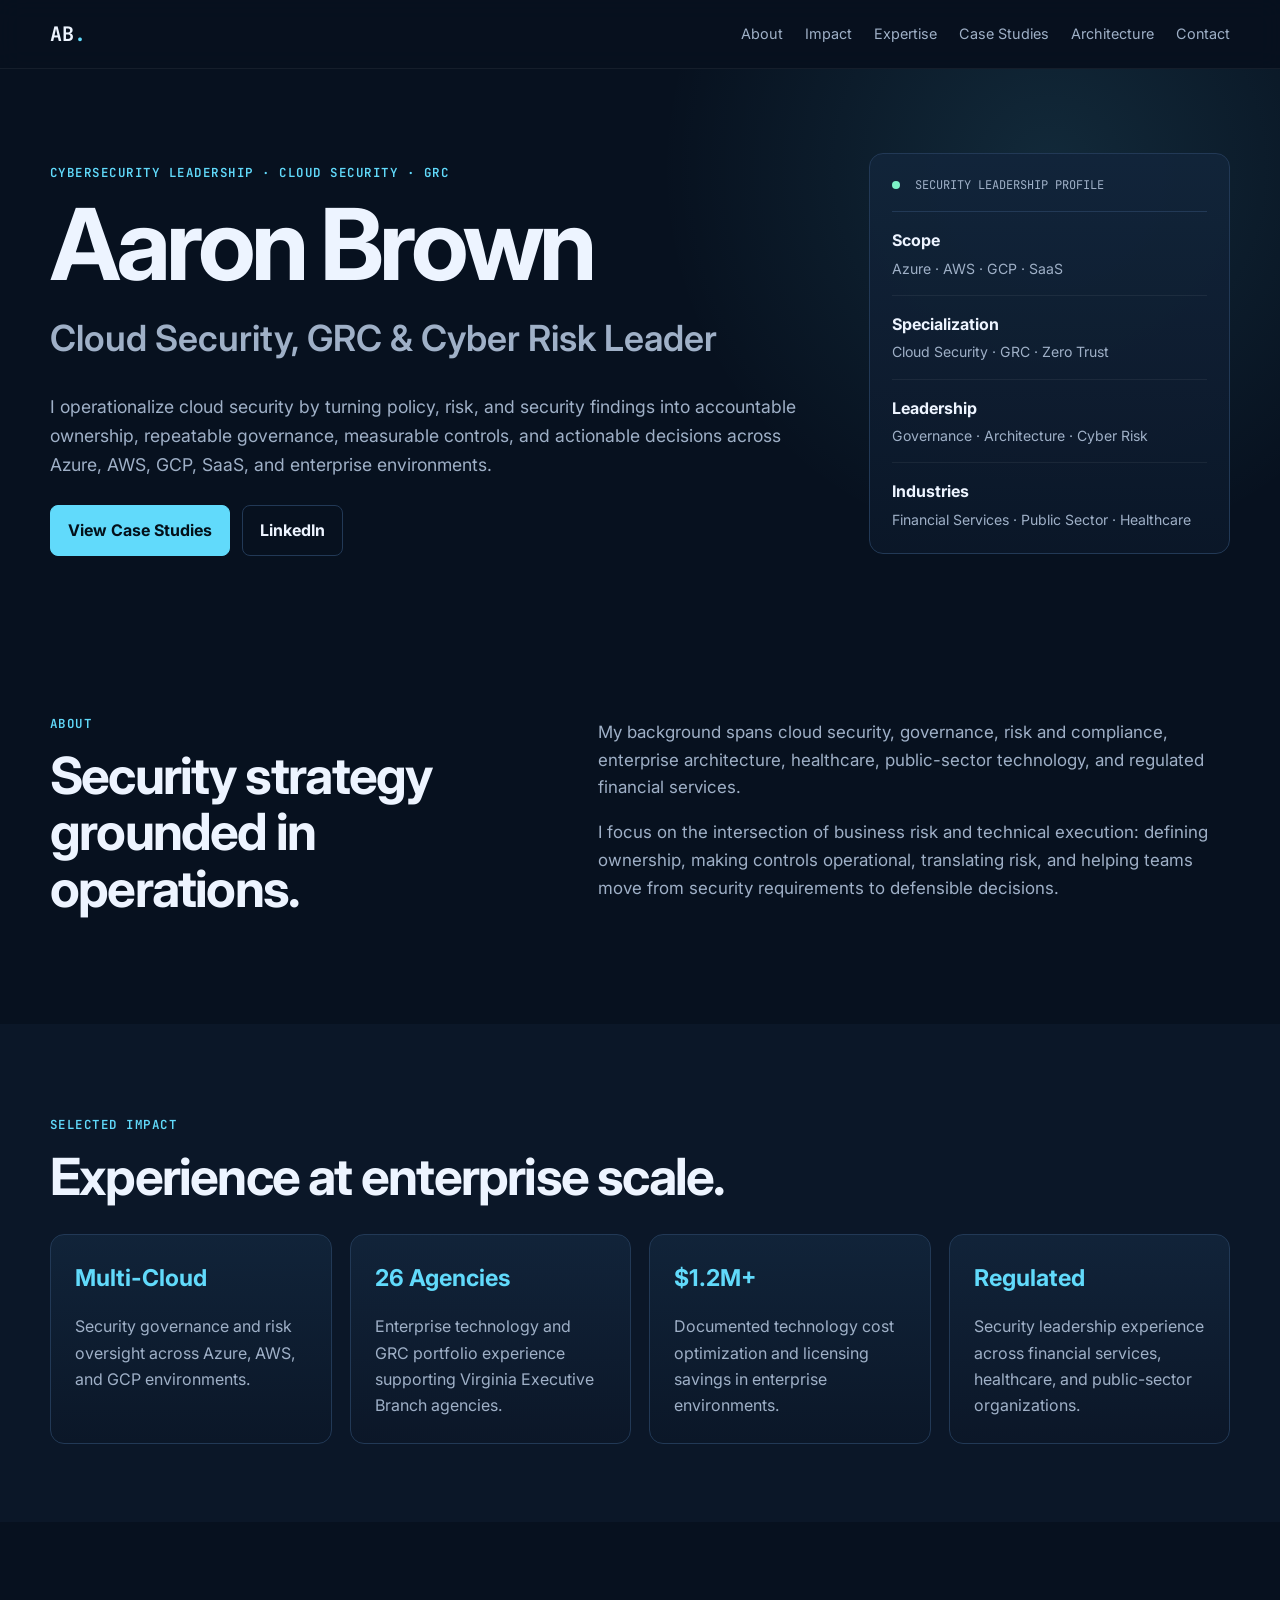
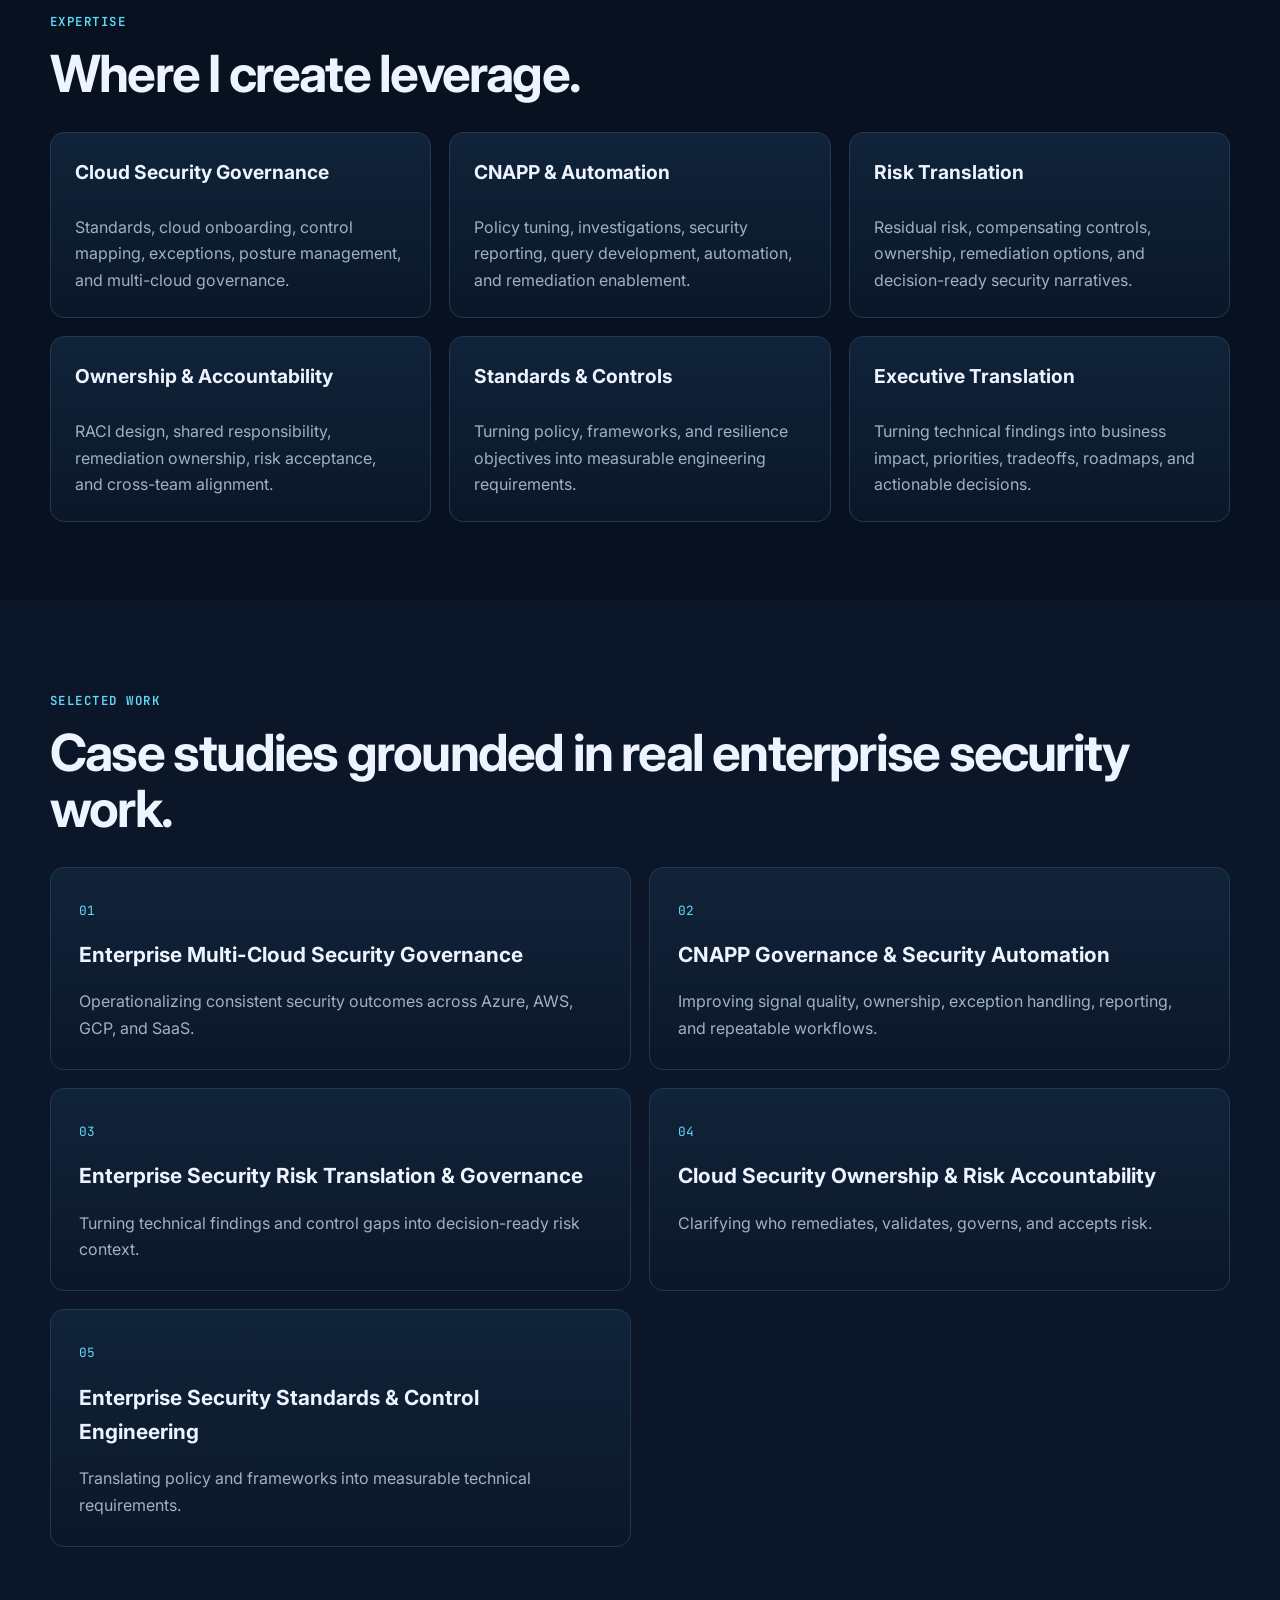
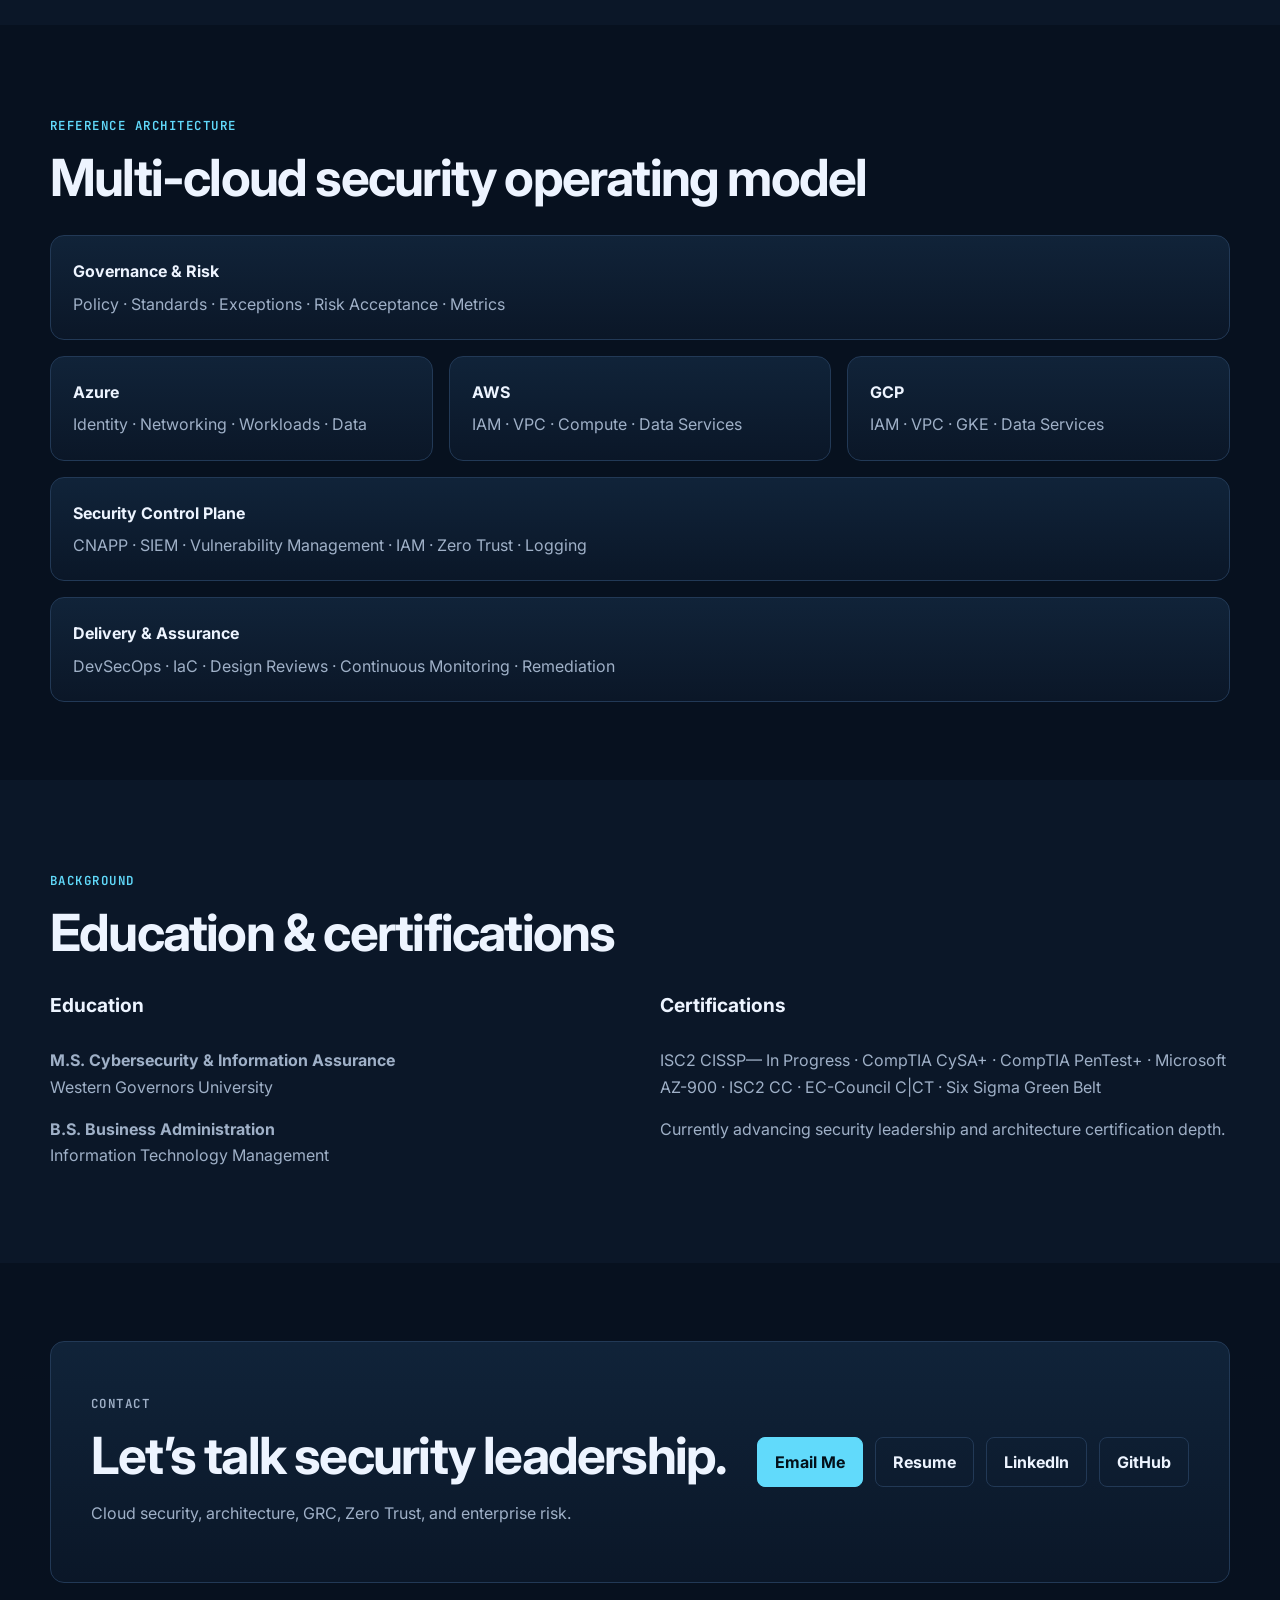
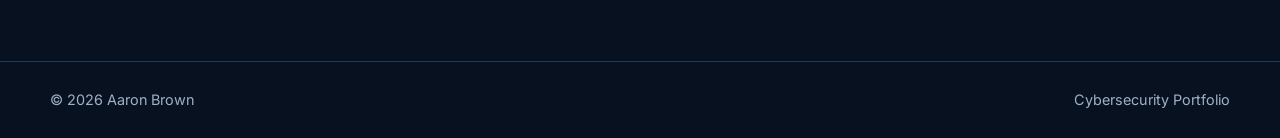
==== commit b17cf433: "Update portfolio certifications" ====
--- a/index.html
+++ b/index.html
@@ -687,7 +687,7 @@
             </h4>
 
             <p>
-              ISC2 CISSP ·
+              ISC2 CISSP— In Progress ·
               CompTIA CySA+ ·
               CompTIA PenTest+ ·
               Microsoft AZ-900 ·
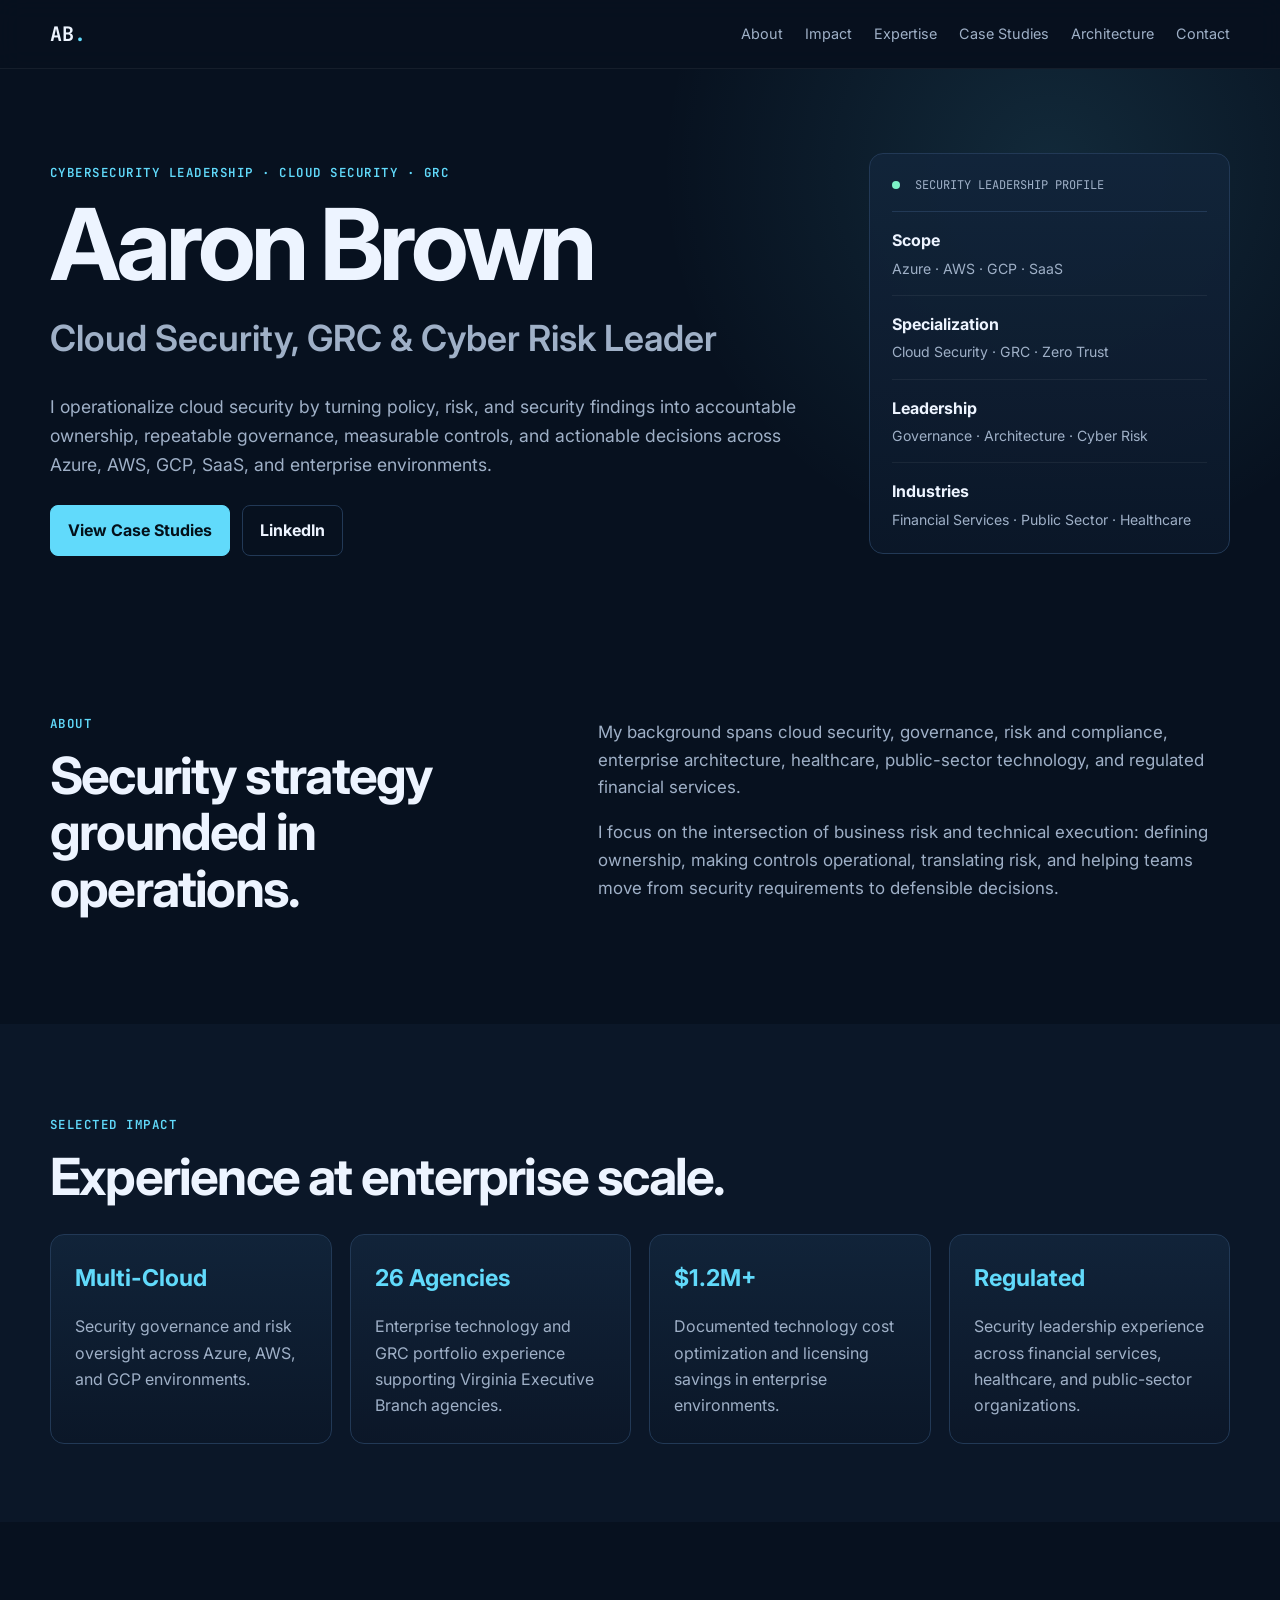
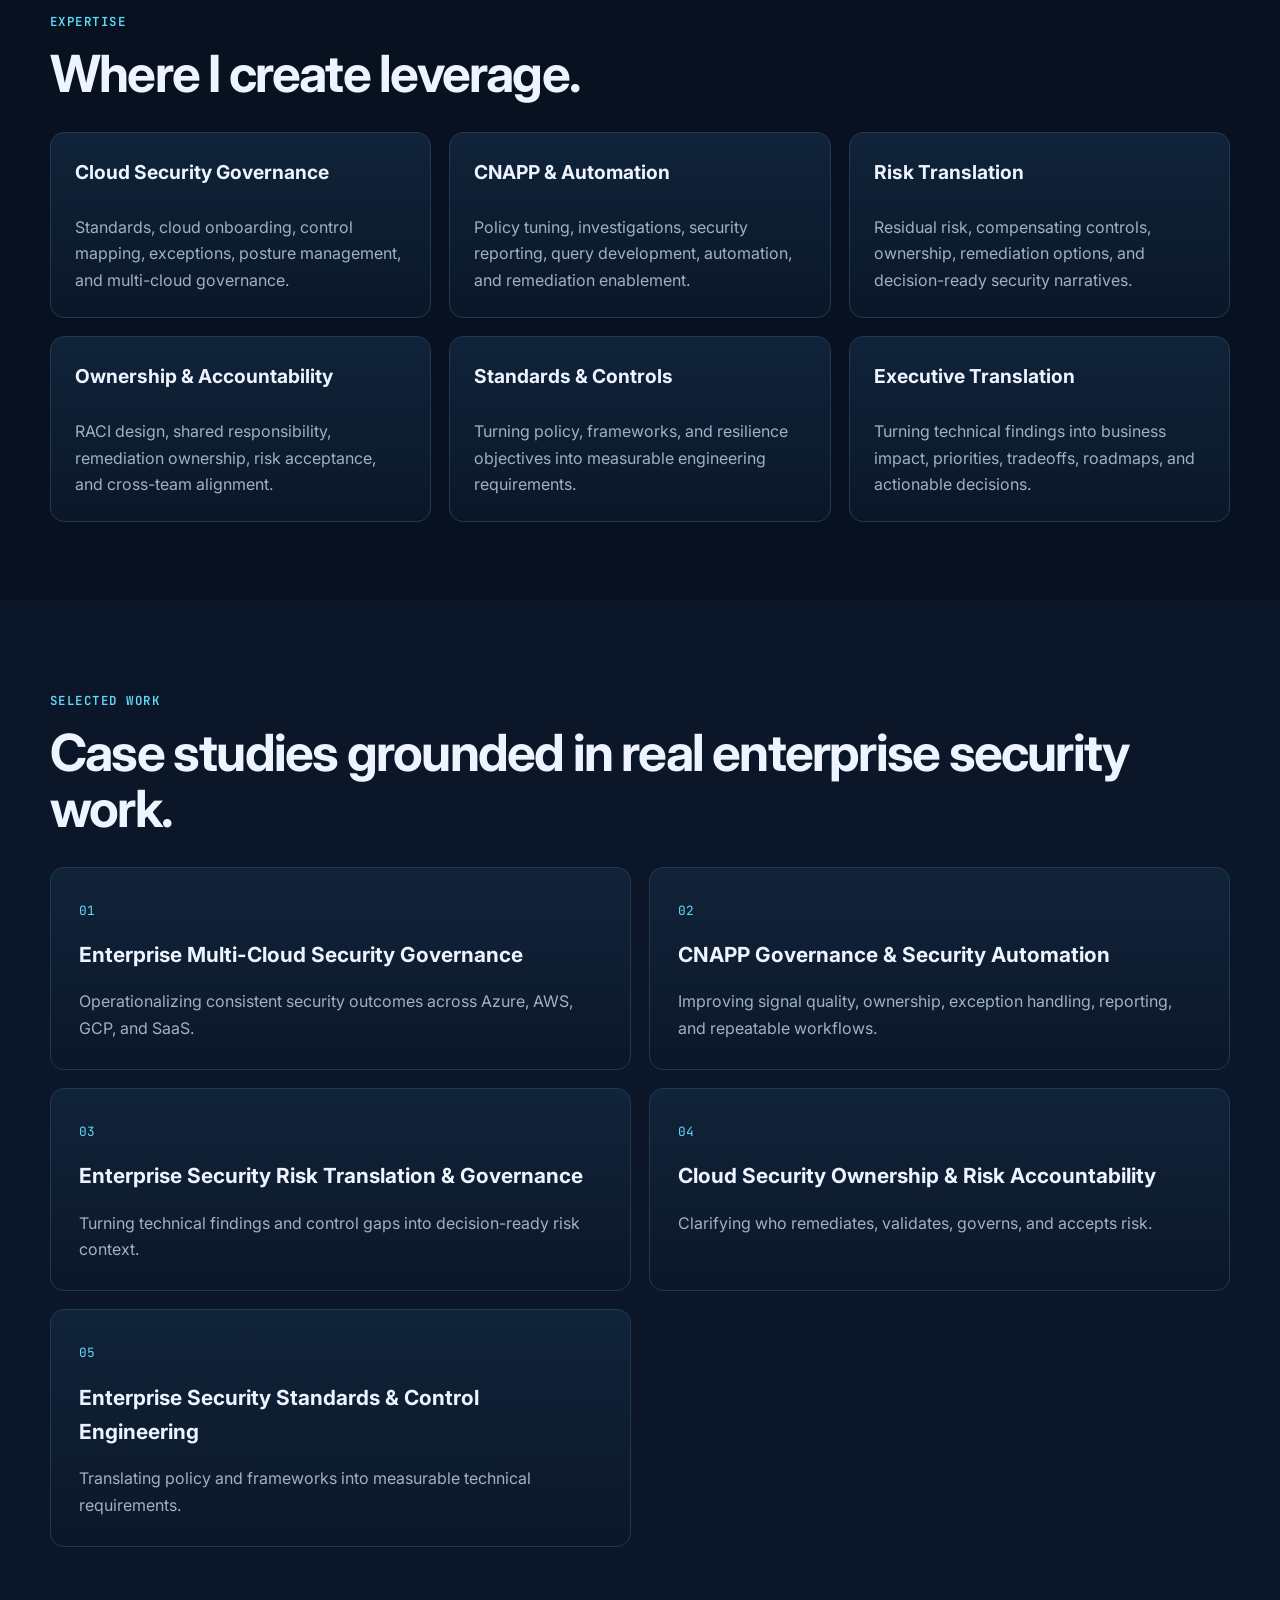
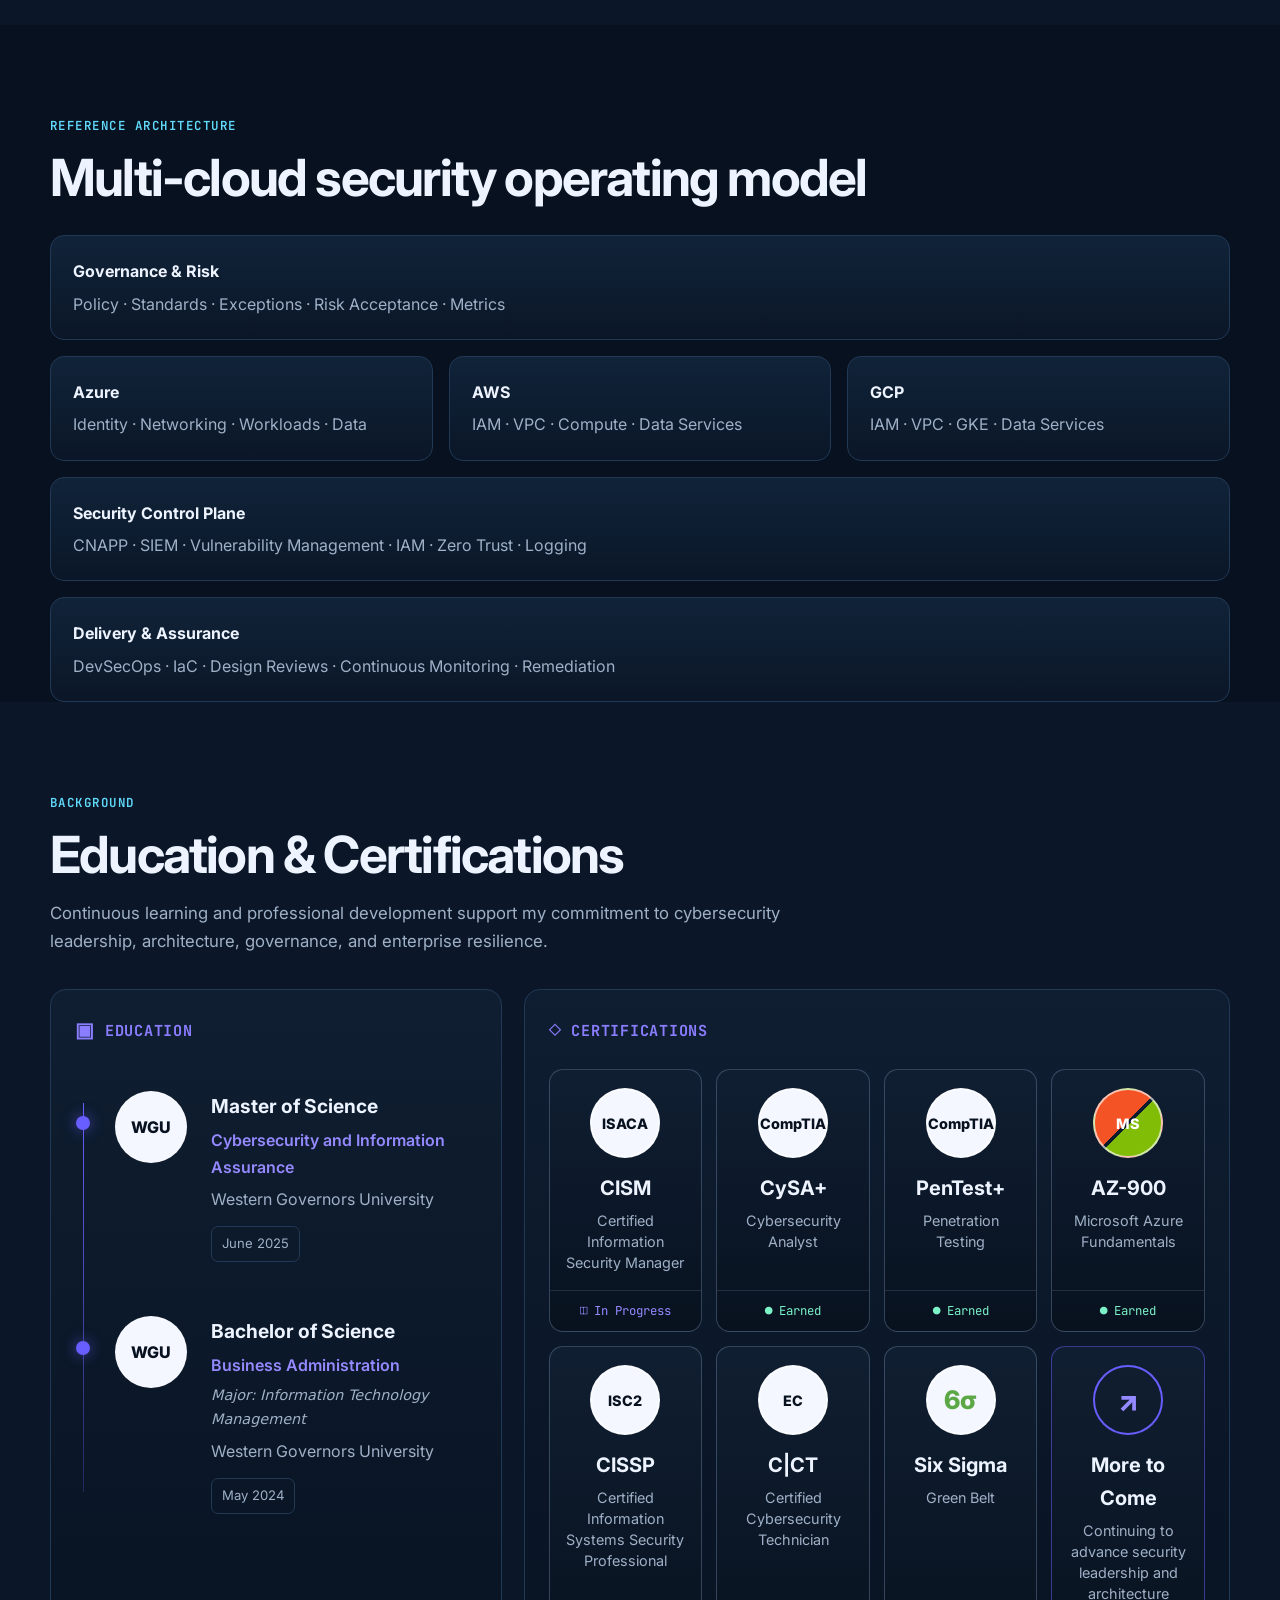
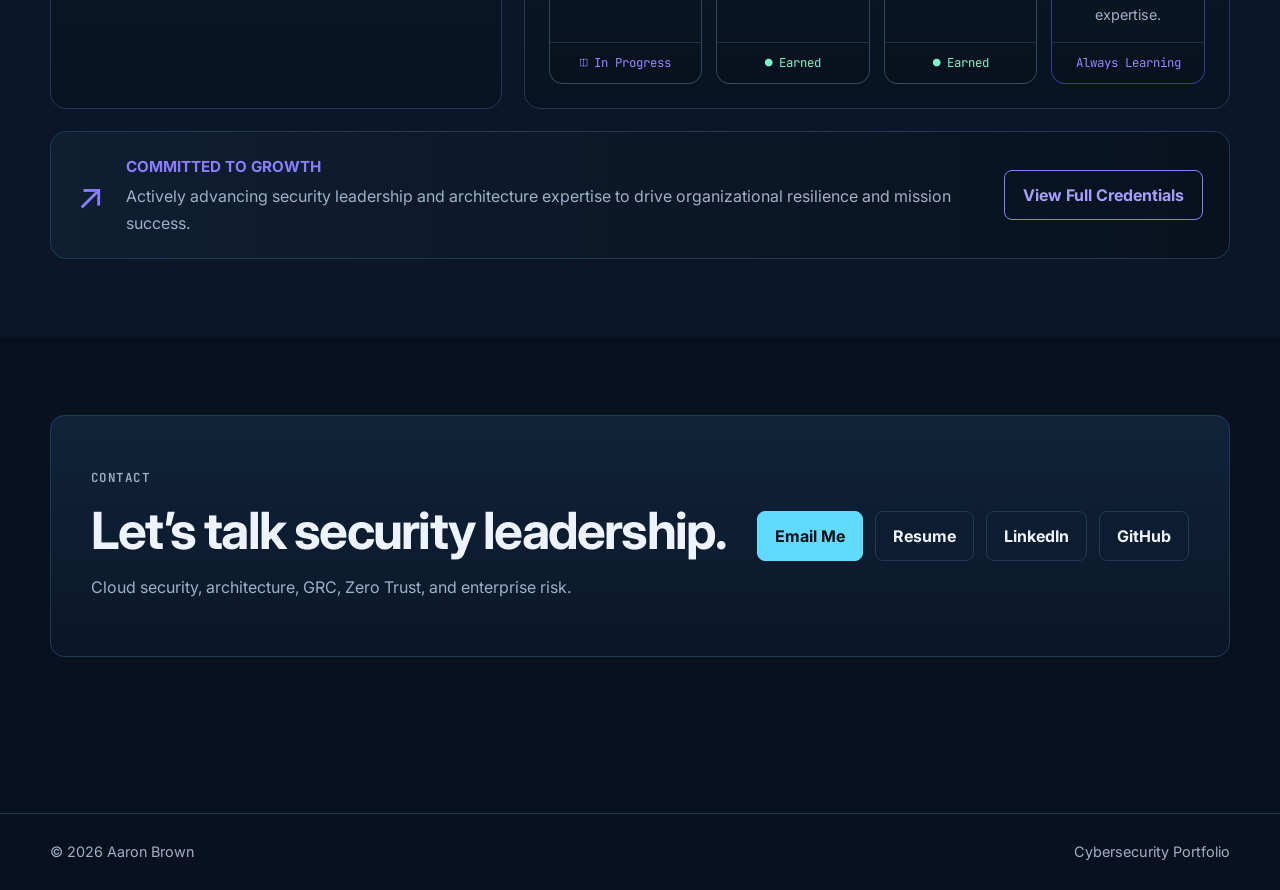
==== commit 19169e3f: "Redesign education and certifications section" ====
--- a/index.html
+++ b/index.html
@@ -631,84 +631,367 @@
 
       </div>
 
-    </section>
-
-
-
-    <!-- =========================================================
-         EDUCATION & CERTIFICATIONS
-         ========================================================= -->
-
-    <section class="section alt">
-
-      <div class="container">
-
-        <p class="section-kicker">
-          BACKGROUND
+   <!-- =========================================================
+     EDUCATION & CERTIFICATIONS
+     ========================================================= -->
+
+<section id="credentials" class="section alt credentials-section">
+
+  <div class="container">
+
+    <p class="section-kicker">
+      BACKGROUND
+    </p>
+
+    <h3>
+      Education &amp; Certifications
+    </h3>
+
+    <p class="credentials-intro">
+      Continuous learning and professional development support my
+      commitment to cybersecurity leadership, architecture, governance,
+      and enterprise resilience.
+    </p>
+
+
+    <div class="credentials-layout">
+
+
+      <!-- =====================================================
+           EDUCATION
+           ===================================================== -->
+
+      <div class="education-panel">
+
+        <div class="credentials-panel-heading">
+          <span class="panel-icon">▣</span>
+          <span>EDUCATION</span>
+        </div>
+
+
+        <div class="education-timeline">
+
+
+          <!-- Master's Degree -->
+
+          <article class="education-item">
+
+            <div class="education-marker"></div>
+
+            <div class="education-logo">
+              WGU
+            </div>
+
+            <div class="education-content">
+
+              <h4>
+                Master of Science
+              </h4>
+
+              <p class="education-degree">
+                Cybersecurity and Information Assurance
+              </p>
+
+              <p class="education-school">
+                Western Governors University
+              </p>
+
+              <span class="education-date">
+                June 2025
+              </span>
+
+            </div>
+
+          </article>
+
+
+          <!-- Bachelor's Degree -->
+
+          <article class="education-item">
+
+            <div class="education-marker"></div>
+
+            <div class="education-logo">
+              WGU
+            </div>
+
+            <div class="education-content">
+
+              <h4>
+                Bachelor of Science
+              </h4>
+
+              <p class="education-degree">
+                Business Administration
+              </p>
+
+              <p class="education-major">
+                Major: Information Technology Management
+              </p>
+
+              <p class="education-school">
+                Western Governors University
+              </p>
+
+              <span class="education-date">
+                May 2024
+              </span>
+
+            </div>
+
+          </article>
+
+
+        </div>
+
+      </div>
+
+
+
+      <!-- =====================================================
+           CERTIFICATIONS
+           ===================================================== -->
+
+      <div class="certifications-panel">
+
+        <div class="credentials-panel-heading">
+          <span class="panel-icon">◇</span>
+          <span>CERTIFICATIONS</span>
+        </div>
+
+
+        <div class="certification-grid">
+
+
+          <!-- CISM -->
+
+          <article class="cert-card">
+
+            <div class="cert-logo">
+              ISACA
+            </div>
+
+            <h4>
+              CISM
+            </h4>
+
+            <p>
+              Certified Information Security Manager
+            </p>
+
+            <div class="cert-status progress">
+              ◫ In Progress
+            </div>
+
+          </article>
+
+
+          <!-- CySA+ -->
+
+          <article class="cert-card">
+
+            <div class="cert-logo">
+              CompTIA
+            </div>
+
+            <h4>
+              CySA+
+            </h4>
+
+            <p>
+              Cybersecurity Analyst
+            </p>
+
+            <div class="cert-status earned">
+              ● Earned
+            </div>
+
+          </article>
+
+
+          <!-- PenTest+ -->
+
+          <article class="cert-card">
+
+            <div class="cert-logo">
+              CompTIA
+            </div>
+
+            <h4>
+              PenTest+
+            </h4>
+
+            <p>
+              Penetration Testing
+            </p>
+
+            <div class="cert-status earned">
+              ● Earned
+            </div>
+
+          </article>
+
+
+          <!-- AZ-900 -->
+
+          <article class="cert-card">
+
+            <div class="cert-logo microsoft-logo">
+              MS
+            </div>
+
+            <h4>
+              AZ-900
+            </h4>
+
+            <p>
+              Microsoft Azure Fundamentals
+            </p>
+
+            <div class="cert-status earned">
+              ● Earned
+            </div>
+
+          </article>
+
+
+          <!-- ISC2 CISSP -->
+
+  <article class="cert-card">
+
+  <div class="cert-logo">
+    ISC2
+  </div>
+
+  <h4>
+    CISSP
+  </h4>
+
+  <p>
+    Certified Information Systems Security Professional
+  </p>
+
+  <div class="cert-status progress">
+    ◫ In Progress
+  </div>
+
+</article>
+
+
+          <!-- EC-Council -->
+
+          <article class="cert-card">
+
+            <div class="cert-logo">
+              EC
+            </div>
+
+            <h4>
+              C|CT
+            </h4>
+
+            <p>
+              Certified Cybersecurity Technician
+            </p>
+
+            <div class="cert-status earned">
+              ● Earned
+            </div>
+
+          </article>
+
+
+          <!-- Six Sigma -->
+
+          <article class="cert-card">
+
+            <div class="cert-logo sigma-logo">
+              6σ
+            </div>
+
+            <h4>
+              Six Sigma
+            </h4>
+
+            <p>
+              Green Belt
+            </p>
+
+            <div class="cert-status earned">
+              ● Earned
+            </div>
+
+          </article>
+
+
+          <!-- Growth -->
+
+          <article class="cert-card growth-card">
+
+            <div class="cert-logo growth-logo">
+              ↗
+            </div>
+
+            <h4>
+              More to Come
+            </h4>
+
+            <p>
+              Continuing to advance security leadership and architecture expertise.
+            </p>
+
+            <div class="cert-status progress">
+              Always Learning
+            </div>
+
+          </article>
+
+
+        </div>
+
+      </div>
+
+    </div>
+
+
+
+    <!-- =====================================================
+         PROFESSIONAL DEVELOPMENT BANNER
+         ===================================================== -->
+
+    <div class="growth-banner">
+
+      <div class="growth-banner-icon">
+        ↗
+      </div>
+
+      <div class="growth-banner-copy">
+
+        <strong>
+          COMMITTED TO GROWTH
+        </strong>
+
+        <p>
+          Actively advancing security leadership and architecture
+          expertise to drive organizational resilience and mission success.
         </p>
 
-        <h3>
-          Education &amp; certifications
-        </h3>
-
-
-        <div class="credential-grid">
-
-
-          <div>
-
-            <h4>
-              Education
-            </h4>
-
-            <p>
-              <strong>
-                M.S. Cybersecurity &amp; Information Assurance
-              </strong>
-              <br>
-              Western Governors University
-            </p>
-
-            <p>
-              <strong>
-                B.S. Business Administration
-              </strong>
-              <br>
-              Information Technology Management
-            </p>
-
-          </div>
-
-
-          <div>
-
-            <h4>
-              Certifications
-            </h4>
-
-            <p>
-              ISC2 CISSP— In Progress ·
-              CompTIA CySA+ ·
-              CompTIA PenTest+ ·
-              Microsoft AZ-900 ·
-              ISC2 CC ·
-              EC-Council C|CT ·
-              Six Sigma Green Belt
-            </p>
-
-            <p>
-              Currently advancing security leadership and
-              architecture certification depth.
-            </p>
-
-          </div>
-
-
-        </div>
-
       </div>
 
-    </section>
+      <a
+        class="growth-banner-button"
+        href="resume.pdf"
+        target="_blank"
+        rel="noopener"
+      >
+        View Full Credentials
+      </a>
+
+    </div>
+
+  </div>
+
+</section>
 
 
 
--- a/styles.css
+++ b/styles.css
@@ -577,4 +577,393 @@
     text-align: center;
   }
 
+}
+/* =========================================================
+   EDUCATION & CERTIFICATIONS
+   ========================================================= */
+
+.credentials-section {
+  background:
+    radial-gradient(
+      circle at 70% 20%,
+      rgba(104, 94, 255, 0.08),
+      transparent 35%
+    ),
+    var(--bg-soft);
+}
+
+.credentials-intro {
+  max-width: 760px;
+  margin-top: -12px;
+  margin-bottom: 34px;
+  font-size: 1.05rem;
+  color: var(--muted);
+}
+
+
+/* Main two-column layout */
+
+.credentials-layout {
+  display: grid;
+  grid-template-columns: 0.78fr 1.22fr;
+  gap: 22px;
+}
+
+
+/* Shared panels */
+
+.education-panel,
+.certifications-panel {
+  padding: 24px;
+  background:
+    linear-gradient(
+      180deg,
+      rgba(15, 30, 49, 0.98),
+      rgba(8, 19, 34, 0.98)
+    );
+  border: 1px solid var(--line);
+  border-radius: 16px;
+}
+
+.credentials-panel-heading {
+  display: flex;
+  align-items: center;
+  gap: 10px;
+  margin-bottom: 22px;
+  font-family: "JetBrains Mono", monospace;
+  font-size: 0.95rem;
+  font-weight: 700;
+  letter-spacing: 0.05em;
+  color: #8a7dff;
+}
+
+.panel-icon {
+  font-size: 1.25rem;
+}
+
+
+/* =========================================================
+   EDUCATION TIMELINE
+   ========================================================= */
+
+.education-timeline {
+  position: relative;
+  padding-left: 18px;
+}
+
+.education-timeline::before {
+  content: "";
+  position: absolute;
+  top: 34px;
+  bottom: 34px;
+  left: 8px;
+  width: 1px;
+  background:
+    linear-gradient(
+      180deg,
+      #685eff,
+      rgba(104, 94, 255, 0.25)
+    );
+}
+
+.education-item {
+  position: relative;
+  display: grid;
+  grid-template-columns: 78px 1fr;
+  gap: 18px;
+  padding: 22px 0 32px 22px;
+}
+
+.education-item:last-child {
+  padding-bottom: 12px;
+}
+
+.education-marker {
+  position: absolute;
+  left: -17px;
+  top: 47px;
+  width: 14px;
+  height: 14px;
+  background: #685eff;
+  border-radius: 50%;
+  box-shadow:
+    0 0 14px rgba(104, 94, 255, 0.6);
+}
+
+.education-logo {
+  display: flex;
+  align-items: center;
+  justify-content: center;
+  width: 72px;
+  height: 72px;
+  background: #f4f7ff;
+  border: 1px solid rgba(255, 255, 255, 0.4);
+  border-radius: 50%;
+  font-size: 1rem;
+  font-weight: 800;
+  color: #07111f;
+}
+
+.education-content h4 {
+  margin: 0 0 4px;
+  font-size: 1.2rem;
+}
+
+.education-degree {
+  margin: 0 0 6px;
+  color: #9589ff;
+  font-weight: 600;
+}
+
+.education-major {
+  margin: 0 0 6px;
+  font-size: 0.9rem;
+  font-style: italic;
+  color: var(--muted);
+}
+
+.education-school {
+  margin: 0 0 14px;
+  color: var(--muted);
+}
+
+.education-date {
+  display: inline-block;
+  padding: 6px 10px;
+  border: 1px solid var(--line);
+  border-radius: 7px;
+  font-size: 0.82rem;
+  color: var(--muted);
+}
+
+
+/* =========================================================
+   CERTIFICATION GRID
+   ========================================================= */
+
+.certification-grid {
+  display: grid;
+  grid-template-columns: repeat(4, 1fr);
+  gap: 14px;
+}
+
+.cert-card {
+  display: flex;
+  flex-direction: column;
+  min-height: 245px;
+  padding: 18px 14px 0;
+  overflow: hidden;
+  text-align: center;
+  background:
+    linear-gradient(
+      180deg,
+      rgba(16, 31, 50, 0.98),
+      rgba(8, 18, 31, 0.98)
+    );
+  border: 1px solid rgba(105, 128, 160, 0.45);
+  border-radius: 14px;
+  transition:
+    transform 0.2s ease,
+    border-color 0.2s ease,
+    box-shadow 0.2s ease;
+}
+
+.cert-card:hover {
+  transform: translateY(-3px);
+  border-color: #685eff;
+  box-shadow:
+    0 10px 24px rgba(0, 0, 0, 0.25);
+}
+
+.cert-logo {
+  display: flex;
+  align-items: center;
+  justify-content: center;
+  width: 70px;
+  height: 70px;
+  margin: 0 auto 14px;
+  background: #f4f7ff;
+  border: 2px solid rgba(255, 255, 255, 0.65);
+  border-radius: 50%;
+  font-size: 0.9rem;
+  font-weight: 800;
+  color: #07111f;
+}
+
+.cert-card h4 {
+  margin: 0 0 6px;
+  font-size: 1.25rem;
+}
+
+.cert-card p {
+  flex: 1;
+  margin: 0 0 16px;
+  font-size: 0.9rem;
+  line-height: 1.45;
+  color: var(--muted);
+}
+
+.cert-status {
+  margin: 0 -14px;
+  padding: 10px;
+  border-top: 1px solid rgba(105, 128, 160, 0.25);
+  font-family: "JetBrains Mono", monospace;
+  font-size: 0.77rem;
+}
+
+.cert-status.earned {
+  color: #7cf2c8;
+}
+
+.cert-status.progress {
+  color: #9589ff;
+}
+
+
+/* Microsoft-style placeholder */
+
+.microsoft-logo {
+  background:
+    linear-gradient(
+      135deg,
+      #f35325 0%,
+      #f35325 48%,
+      transparent 48%,
+      transparent 52%,
+      #81bc06 52%,
+      #81bc06 100%
+    );
+  color: white;
+}
+
+
+/* Six Sigma */
+
+.sigma-logo {
+  font-size: 1.6rem;
+  color: #5ca846;
+}
+
+
+/* Growth card */
+
+.growth-card {
+  border-color: rgba(104, 94, 255, 0.5);
+}
+
+.growth-logo {
+  font-size: 1.8rem;
+  color: #9589ff;
+  background: transparent;
+  border-color: #685eff;
+}
+
+
+/* =========================================================
+   COMMITTED TO GROWTH BANNER
+   ========================================================= */
+
+.growth-banner {
+  display: grid;
+  grid-template-columns: auto 1fr auto;
+  gap: 22px;
+  align-items: center;
+  margin-top: 22px;
+  padding: 22px 26px;
+  background:
+    linear-gradient(
+      90deg,
+      rgba(15, 30, 49, 0.98),
+      rgba(8, 18, 31, 0.98)
+    );
+  border: 1px solid var(--line);
+  border-radius: 16px;
+}
+
+.growth-banner-icon {
+  font-size: 2.3rem;
+  color: #8a7dff;
+}
+
+.growth-banner-copy strong {
+  display: block;
+  margin-bottom: 4px;
+  color: #8a7dff;
+  font-size: 0.95rem;
+}
+
+.growth-banner-copy p {
+  margin: 0;
+  color: var(--muted);
+}
+
+.growth-banner-button {
+  padding: 11px 18px;
+  border: 1px solid #8a7dff;
+  border-radius: 8px;
+  white-space: nowrap;
+  font-weight: 700;
+  color: #a89eff;
+  transition:
+    background 0.2s ease,
+    color 0.2s ease;
+}
+
+.growth-banner-button:hover {
+  background: #8a7dff;
+  color: #07111f;
+}
+
+
+/* =========================================================
+   CREDENTIALS RESPONSIVE
+   ========================================================= */
+
+@media (max-width: 1100px) {
+
+  .credentials-layout {
+    grid-template-columns: 1fr;
+  }
+
+  .certification-grid {
+    grid-template-columns: repeat(4, 1fr);
+  }
+
+}
+
+
+@media (max-width: 850px) {
+
+  .certification-grid {
+    grid-template-columns: repeat(2, 1fr);
+  }
+
+  .growth-banner {
+    grid-template-columns: auto 1fr;
+  }
+
+  .growth-banner-button {
+    grid-column: 1 / -1;
+    text-align: center;
+  }
+
+}
+
+
+@media (max-width: 500px) {
+
+  .certification-grid {
+    grid-template-columns: 1fr;
+  }
+
+  .education-item {
+    grid-template-columns: 60px 1fr;
+  }
+
+  .education-logo {
+    width: 56px;
+    height: 56px;
+    font-size: 0.8rem;
+  }
+
 }
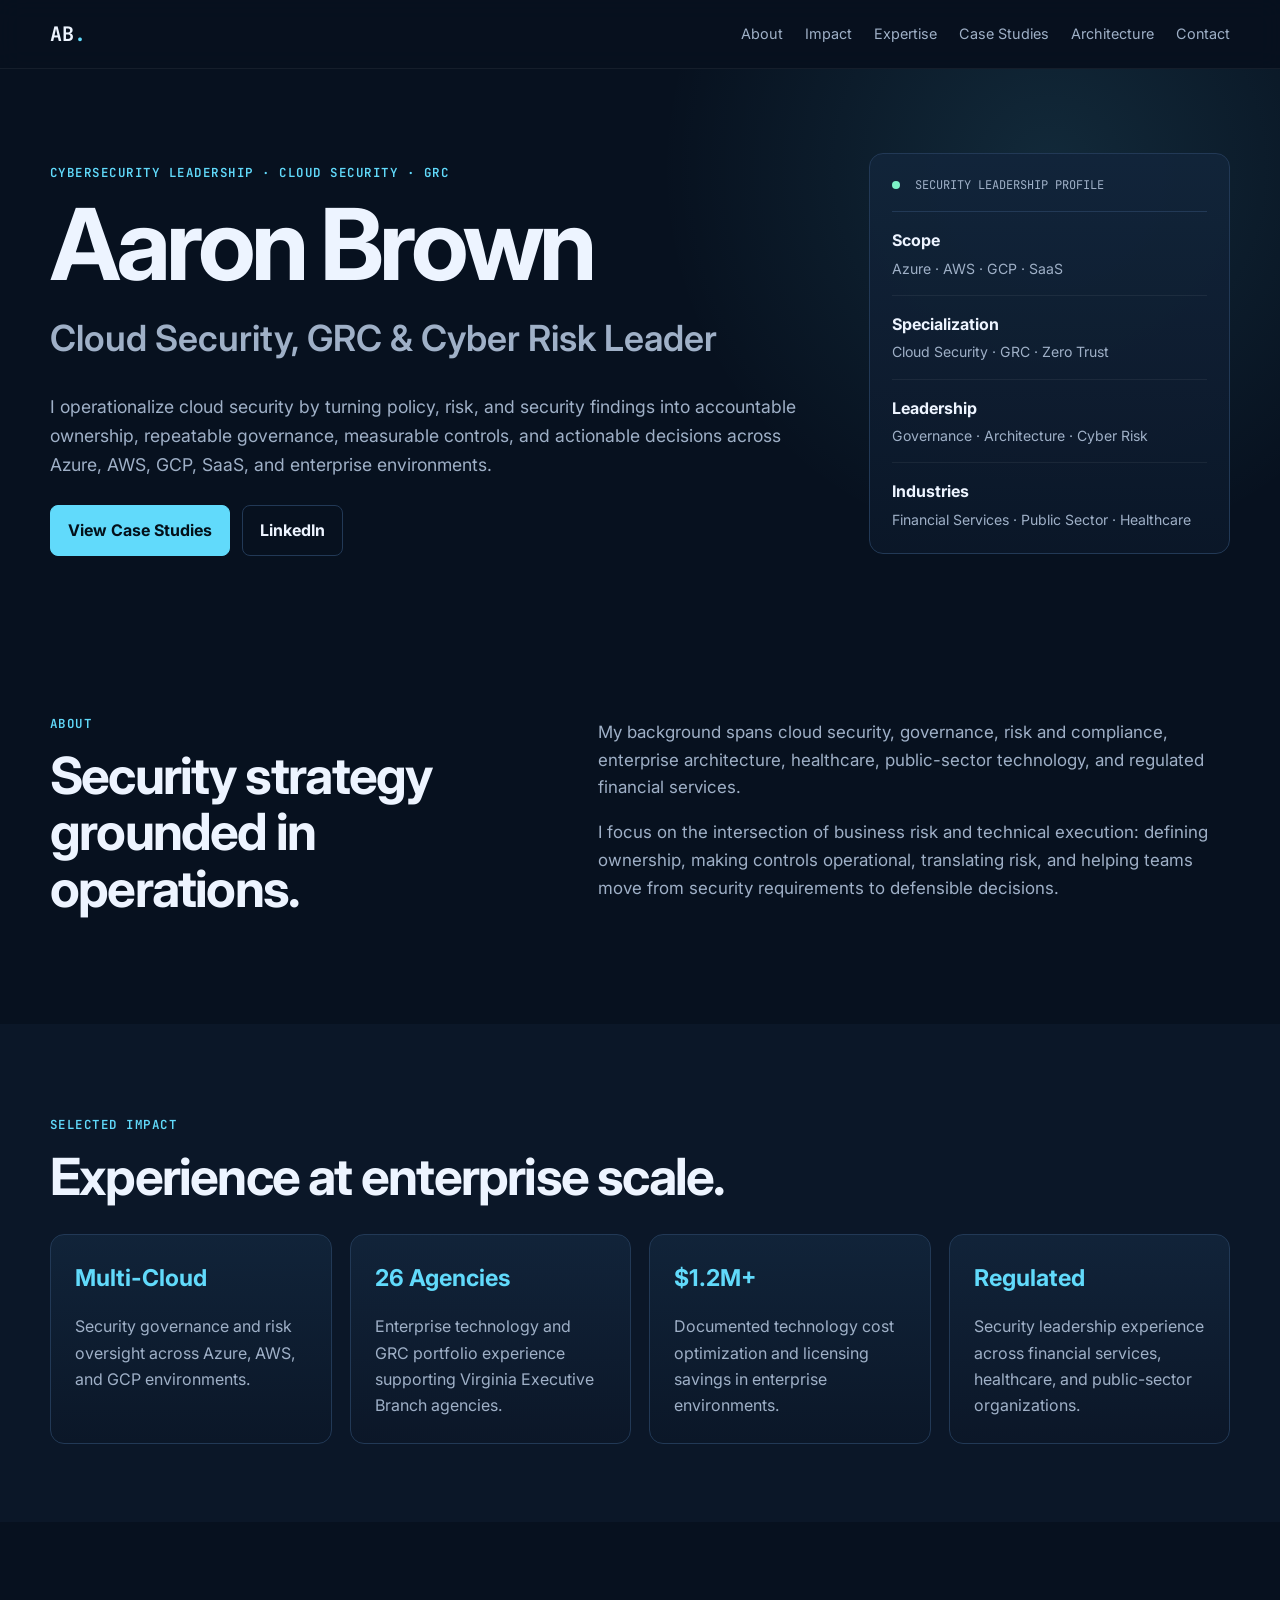
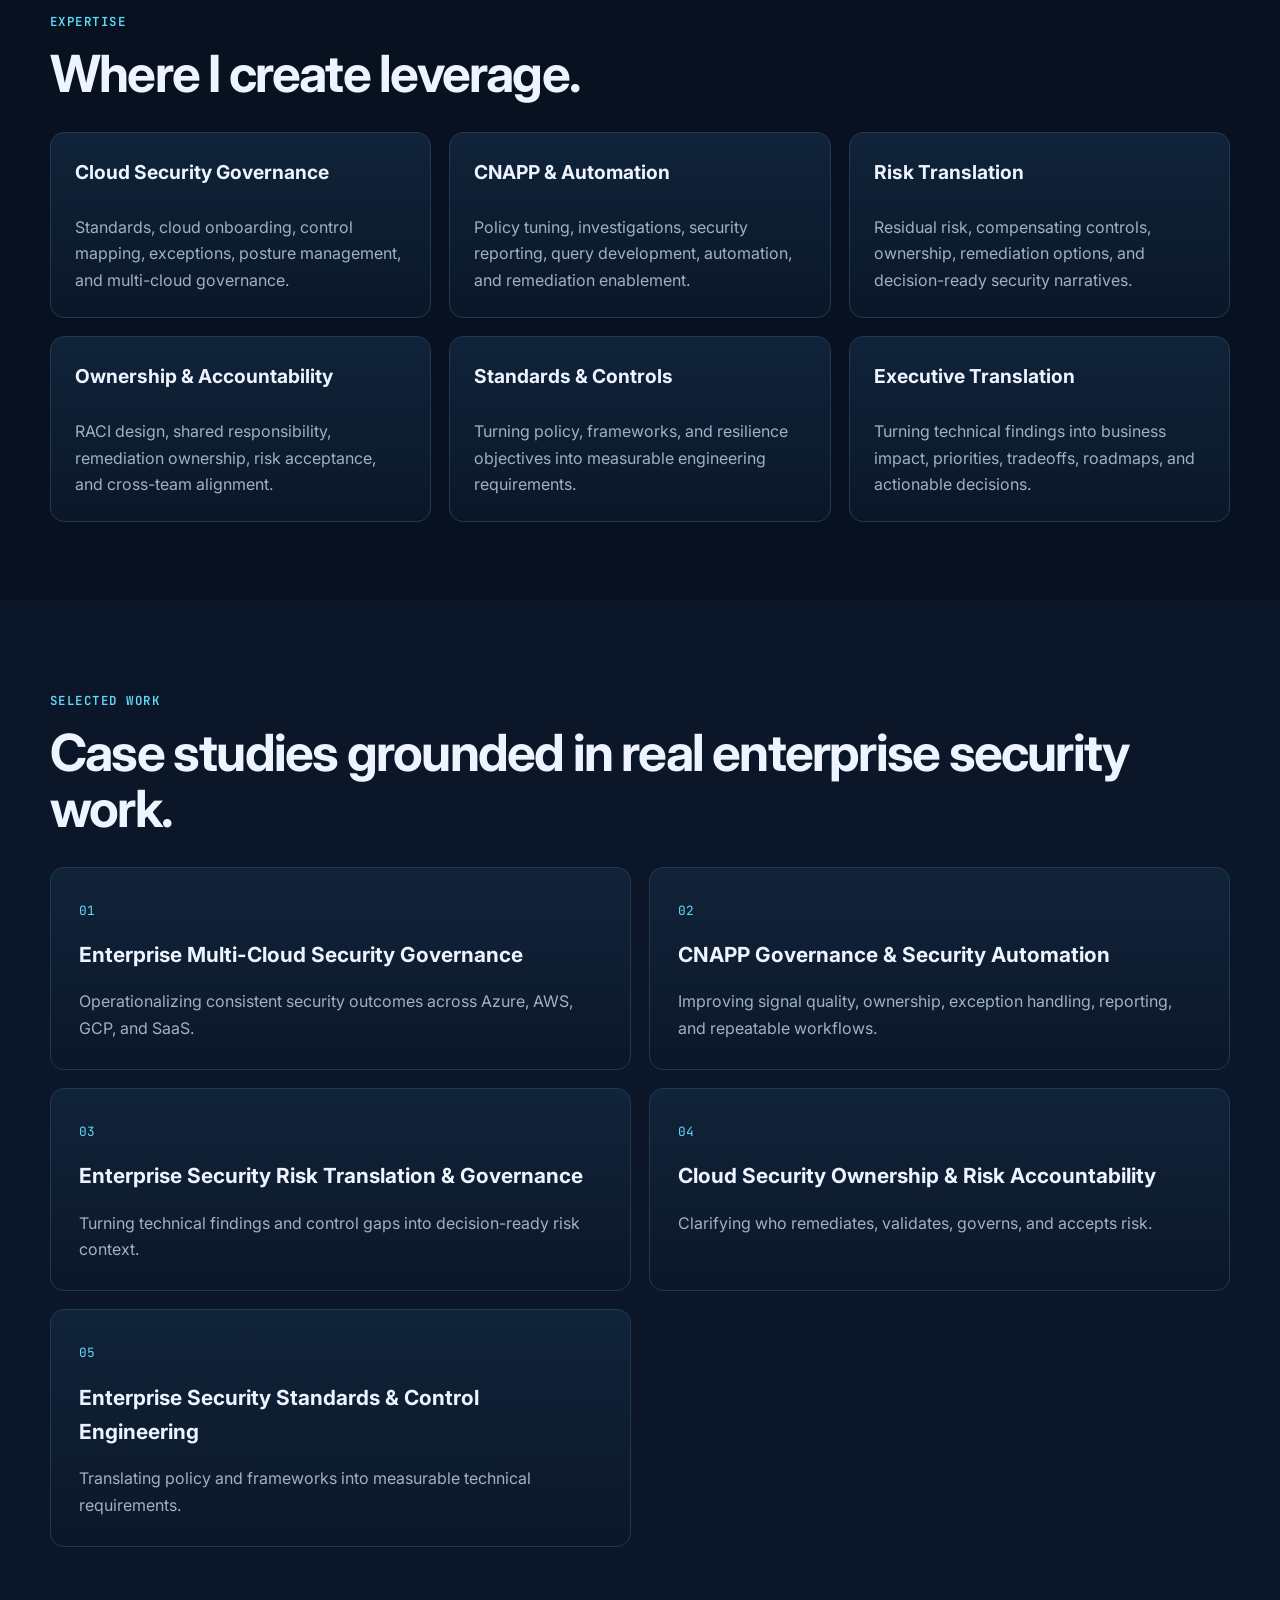
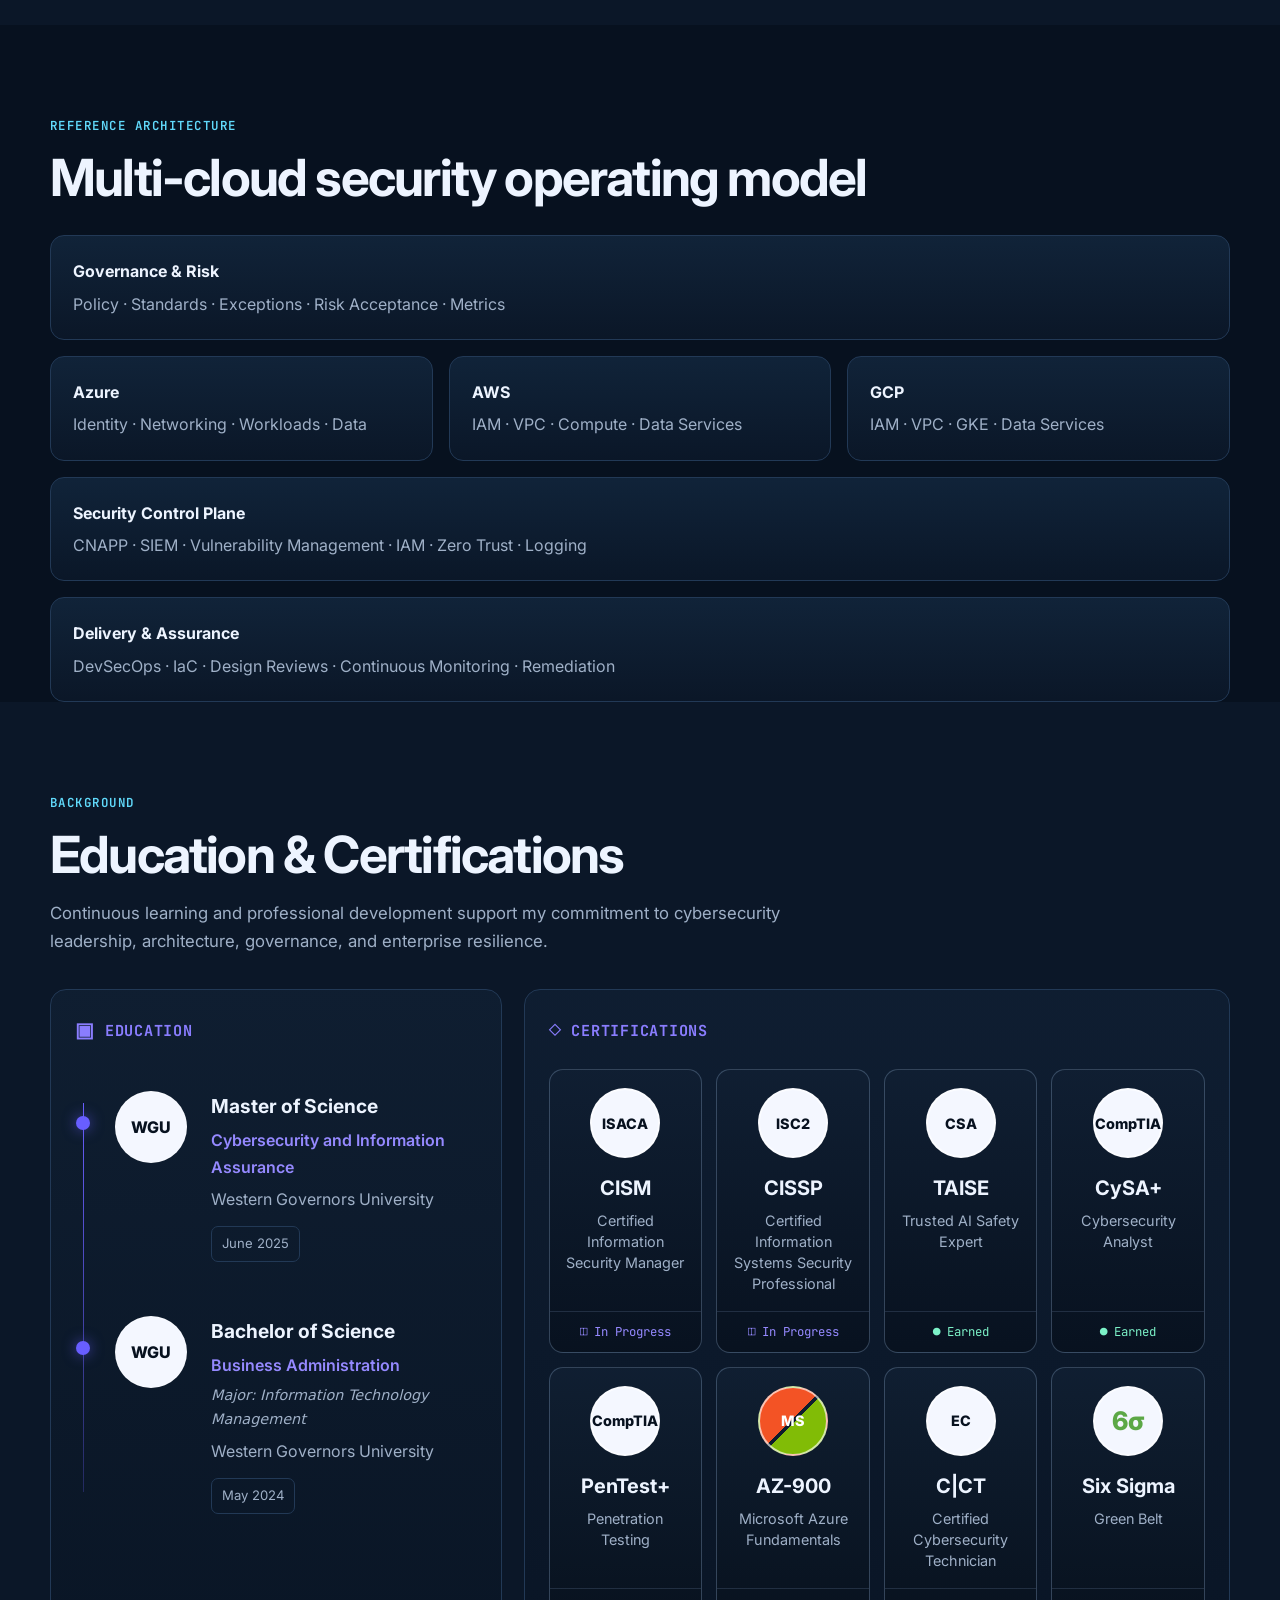
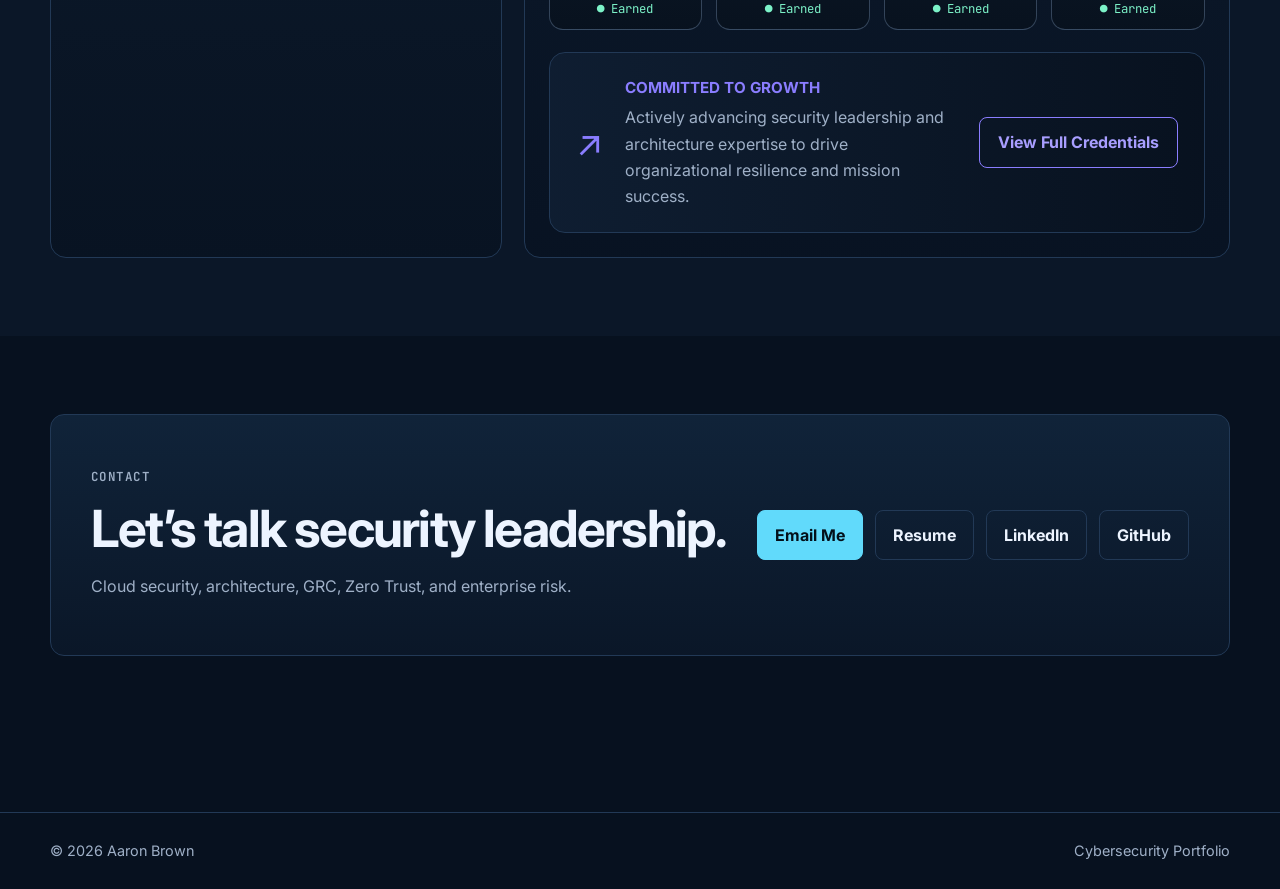
==== commit d06ade11: "Add CSA TAISE and update certification portfolio" ====
--- a/index.html
+++ b/index.html
@@ -762,196 +762,206 @@
 
         <div class="certification-grid">
 
-
-          <!-- CISM -->
-
-          <article class="cert-card">
-
-            <div class="cert-logo">
-              ISACA
-            </div>
-
-            <h4>
-              CISM
-            </h4>
-
-            <p>
-              Certified Information Security Manager
-            </p>
-
-            <div class="cert-status progress">
-              ◫ In Progress
-            </div>
-
-          </article>
-
-
-          <!-- CySA+ -->
-
-          <article class="cert-card">
-
-            <div class="cert-logo">
-              CompTIA
-            </div>
-
-            <h4>
-              CySA+
-            </h4>
-
-            <p>
-              Cybersecurity Analyst
-            </p>
-
-            <div class="cert-status earned">
-              ● Earned
-            </div>
-
-          </article>
-
-
-          <!-- PenTest+ -->
-
-          <article class="cert-card">
-
-            <div class="cert-logo">
-              CompTIA
-            </div>
-
-            <h4>
-              PenTest+
-            </h4>
-
-            <p>
-              Penetration Testing
-            </p>
-
-            <div class="cert-status earned">
-              ● Earned
-            </div>
-
-          </article>
-
-
-          <!-- AZ-900 -->
-
-          <article class="cert-card">
-
-            <div class="cert-logo microsoft-logo">
-              MS
-            </div>
-
-            <h4>
-              AZ-900
-            </h4>
-
-            <p>
-              Microsoft Azure Fundamentals
-            </p>
-
-            <div class="cert-status earned">
-              ● Earned
-            </div>
-
-          </article>
-
-
-          <!-- ISC2 CISSP -->
+  <!-- =====================================================
+       CISM
+       ===================================================== -->
 
   <article class="cert-card">
 
-  <div class="cert-logo">
-    ISC2
-  </div>
-
-  <h4>
-    CISSP
-  </h4>
-
-  <p>
-    Certified Information Systems Security Professional
-  </p>
-
-  <div class="cert-status progress">
-    ◫ In Progress
-  </div>
-
-</article>
-
-
-          <!-- EC-Council -->
-
-          <article class="cert-card">
-
-            <div class="cert-logo">
-              EC
-            </div>
-
-            <h4>
-              C|CT
-            </h4>
-
-            <p>
-              Certified Cybersecurity Technician
-            </p>
-
-            <div class="cert-status earned">
-              ● Earned
-            </div>
-
-          </article>
-
-
-          <!-- Six Sigma -->
-
-          <article class="cert-card">
-
-            <div class="cert-logo sigma-logo">
-              6σ
-            </div>
-
-            <h4>
-              Six Sigma
-            </h4>
-
-            <p>
-              Green Belt
-            </p>
-
-            <div class="cert-status earned">
-              ● Earned
-            </div>
-
-          </article>
-
-
-          <!-- Growth -->
-
-          <article class="cert-card growth-card">
-
-            <div class="cert-logo growth-logo">
-              ↗
-            </div>
-
-            <h4>
-              More to Come
-            </h4>
-
-            <p>
-              Continuing to advance security leadership and architecture expertise.
-            </p>
-
-            <div class="cert-status progress">
-              Always Learning
-            </div>
-
-          </article>
-
-
-        </div>
-
-      </div>
-
-    </div>
+    <div class="cert-logo">
+      ISACA
+    </div>
+
+    <h4>
+      CISM
+    </h4>
+
+    <p>
+      Certified Information Security Manager
+    </p>
+
+    <div class="cert-status progress">
+      ◫ In Progress
+    </div>
+
+  </article>
+
+
+  <!-- =====================================================
+       CISSP
+       ===================================================== -->
+
+  <article class="cert-card">
+
+    <div class="cert-logo">
+      ISC2
+    </div>
+
+    <h4>
+      CISSP
+    </h4>
+
+    <p>
+      Certified Information Systems Security Professional
+    </p>
+
+    <div class="cert-status progress">
+      ◫ In Progress
+    </div>
+
+  </article>
+
+
+  <!-- =====================================================
+       TAISE
+       ===================================================== -->
+
+  <article class="cert-card">
+
+    <div class="cert-logo">
+      CSA
+    </div>
+
+    <h4>
+      TAISE
+    </h4>
+
+    <p>
+      Trusted AI Safety Expert
+    </p>
+
+    <div class="cert-status earned">
+      ● Earned
+    </div>
+
+  </article>
+
+
+  <!-- =====================================================
+       CYSA+
+       ===================================================== -->
+
+  <article class="cert-card">
+
+    <div class="cert-logo">
+      CompTIA
+    </div>
+
+    <h4>
+      CySA+
+    </h4>
+
+    <p>
+      Cybersecurity Analyst
+    </p>
+
+    <div class="cert-status earned">
+      ● Earned
+    </div>
+
+  </article>
+
+
+  <!-- =====================================================
+       PENTEST+
+       ===================================================== -->
+
+  <article class="cert-card">
+
+    <div class="cert-logo">
+      CompTIA
+    </div>
+
+    <h4>
+      PenTest+
+    </h4>
+
+    <p>
+      Penetration Testing
+    </p>
+
+    <div class="cert-status earned">
+      ● Earned
+    </div>
+
+  </article>
+
+
+  <!-- =====================================================
+       MICROSOFT AZ-900
+       ===================================================== -->
+
+  <article class="cert-card">
+
+    <div class="cert-logo microsoft-logo">
+      MS
+    </div>
+
+    <h4>
+      AZ-900
+    </h4>
+
+    <p>
+      Microsoft Azure Fundamentals
+    </p>
+
+    <div class="cert-status earned">
+      ● Earned
+    </div>
+
+  </article>
+
+
+  <!-- =====================================================
+       EC-COUNCIL C|CT
+       ===================================================== -->
+
+  <article class="cert-card">
+
+    <div class="cert-logo">
+      EC
+    </div>
+
+    <h4>
+      C|CT
+    </h4>
+
+    <p>
+      Certified Cybersecurity Technician
+    </p>
+
+    <div class="cert-status earned">
+      ● Earned
+    </div>
+
+  </article>
+
+
+  <!-- =====================================================
+       SIX SIGMA GREEN BELT
+       ===================================================== -->
+
+  <article class="cert-card">
+
+    <div class="cert-logo sigma-logo">
+      6σ
+    </div>
+
+    <h4>
+      Six Sigma
+    </h4>
+
+    <p>
+      Green Belt
+    </p>
+
+    <div class="cert-status earned">
+      ● Earned
+    </div>
+
+  </article>
+
+</div>
 
 
 
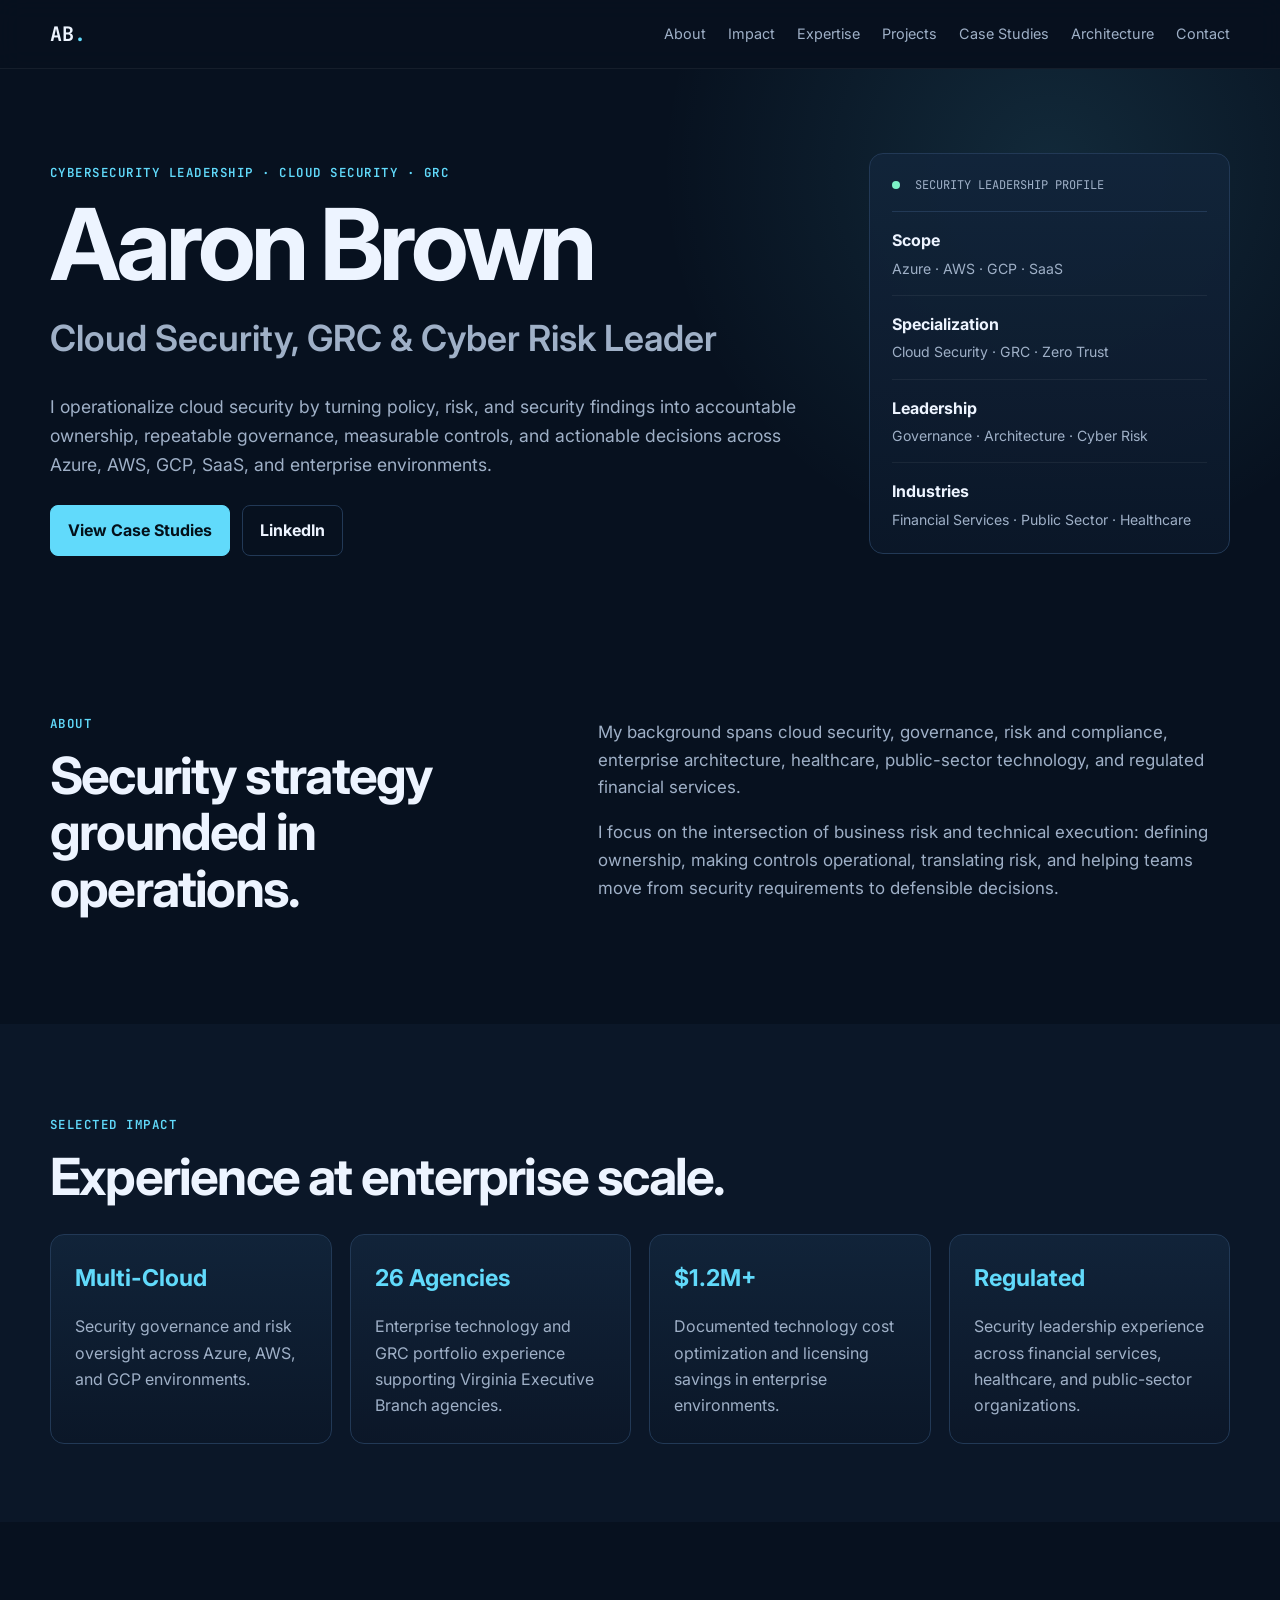
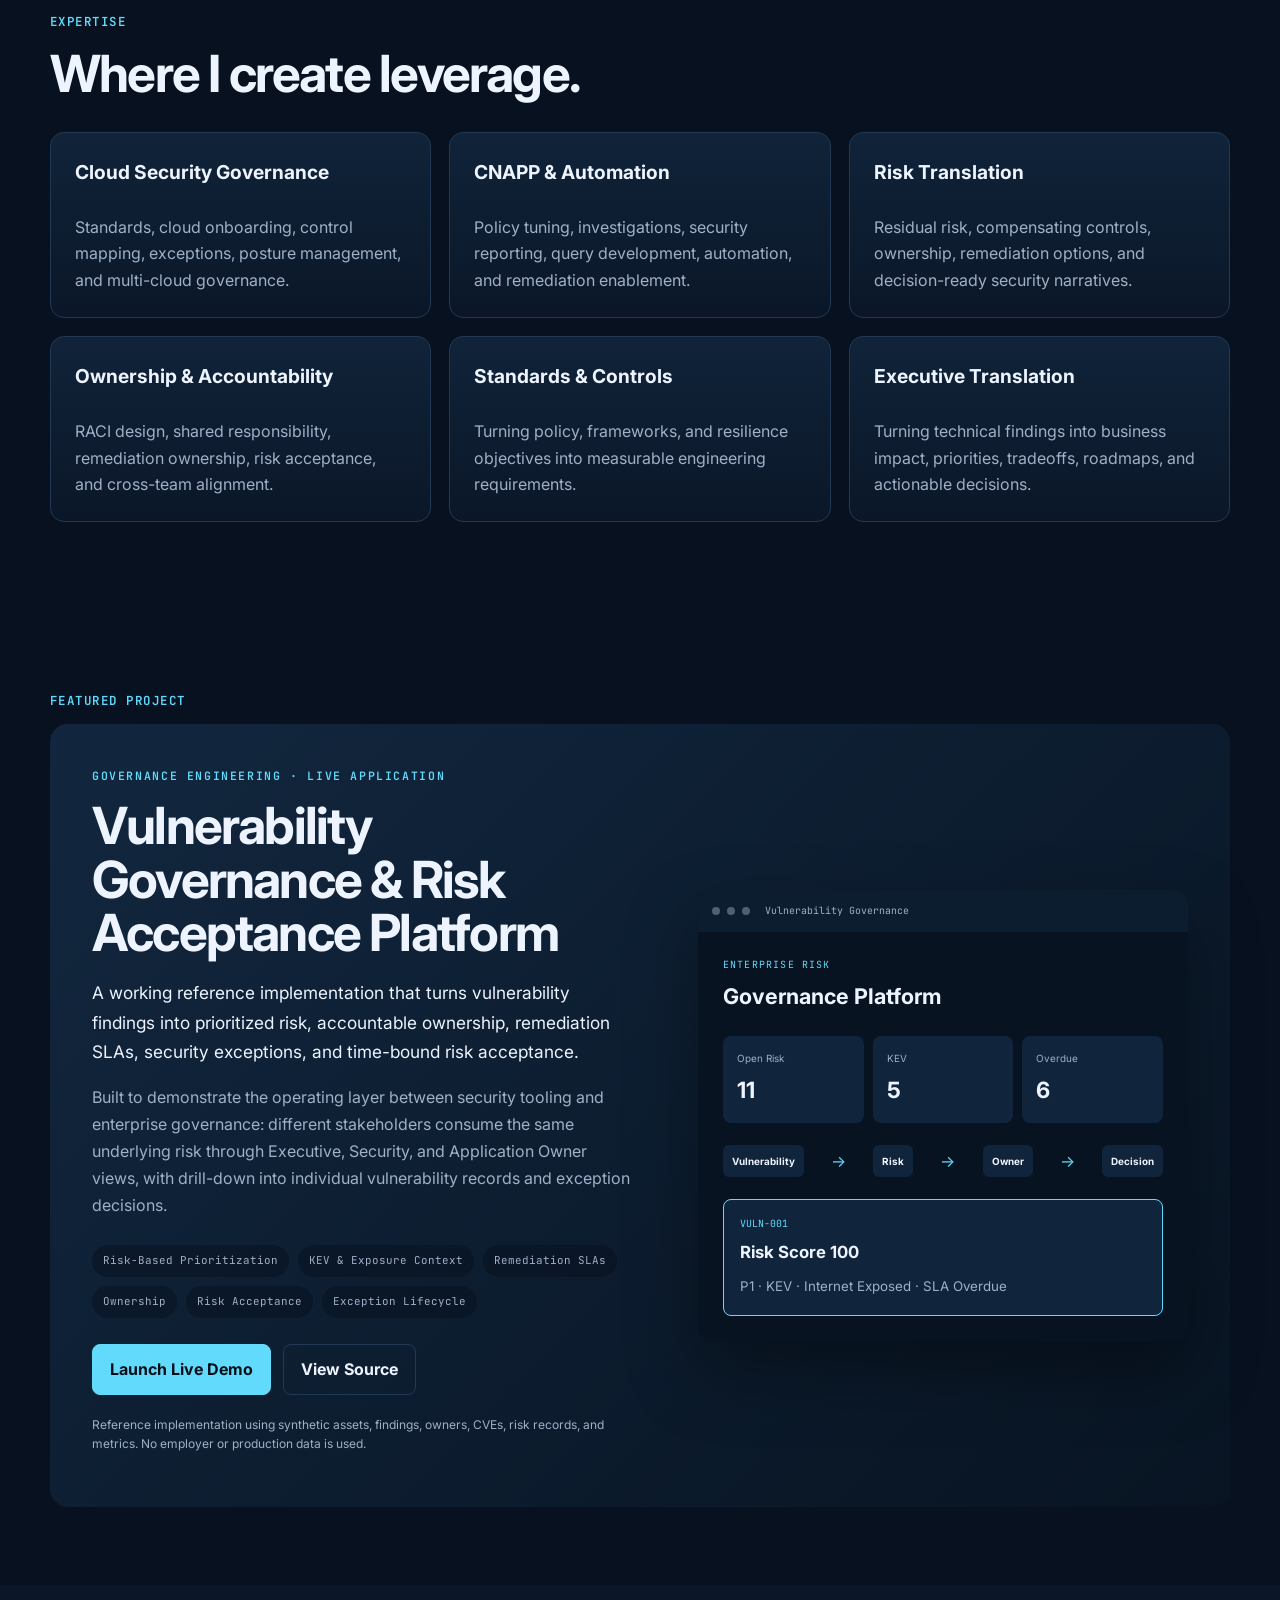
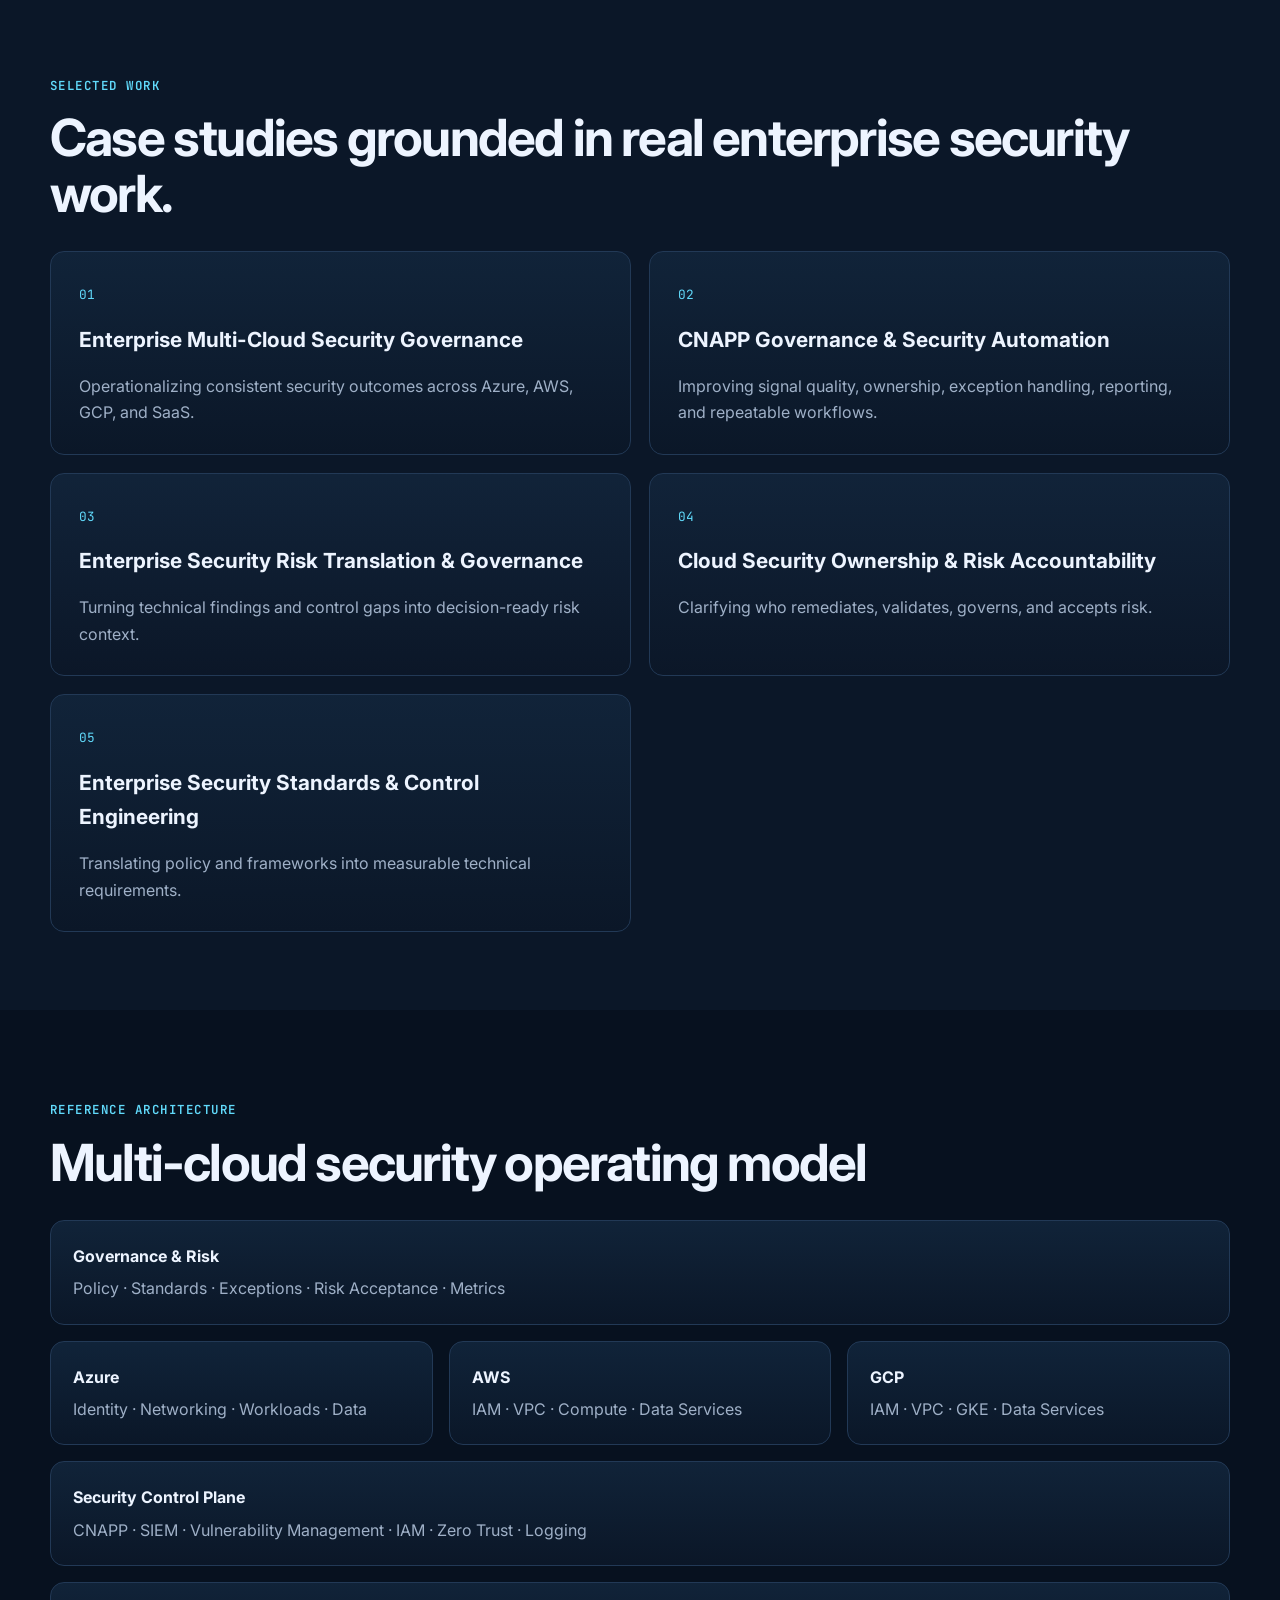
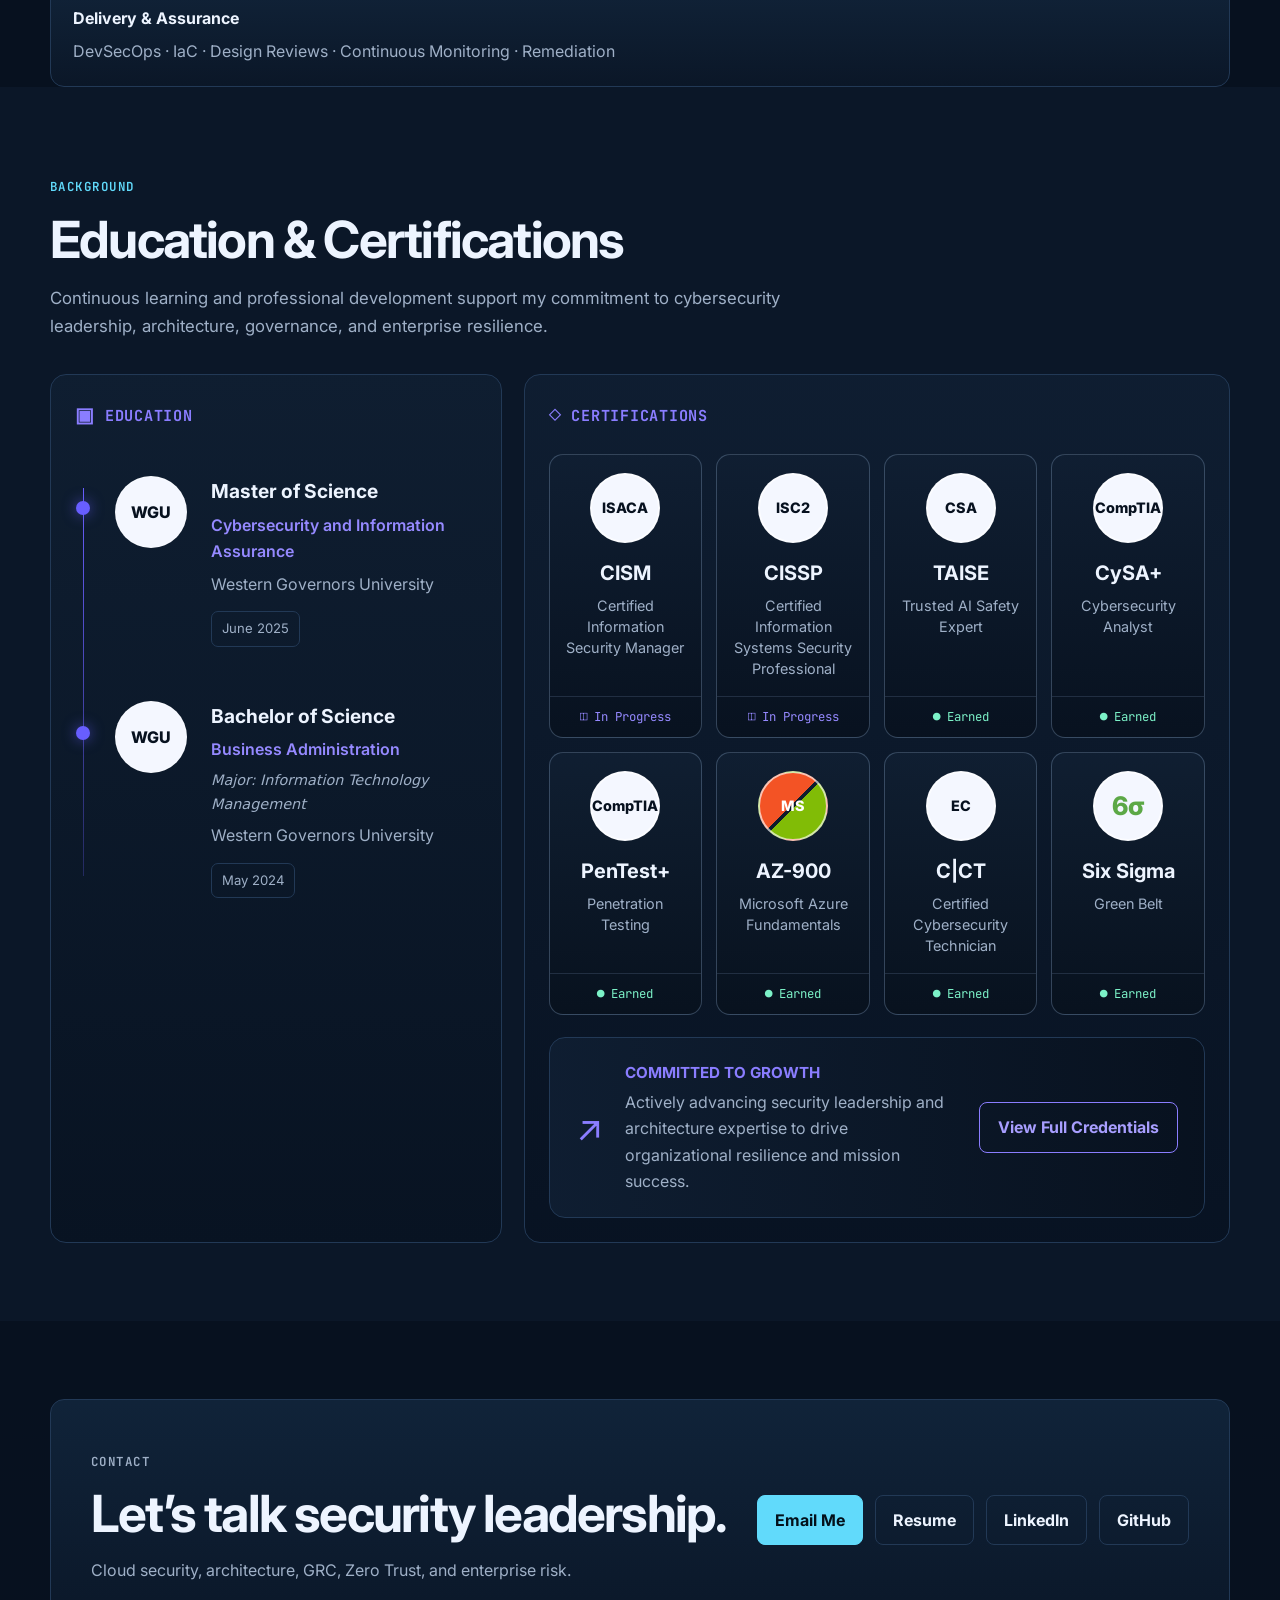
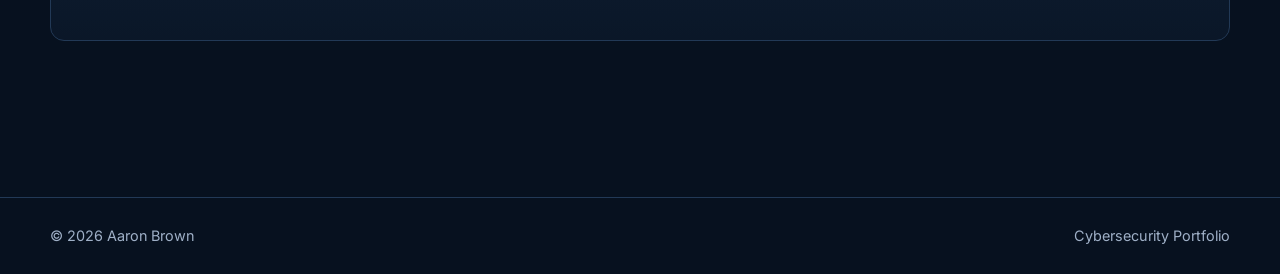
==== commit 6fe64e27: "Add vulnerability governance platform to portfolio" ====
--- a/index.html
+++ b/index.html
@@ -48,6 +48,7 @@
         <a href="#about">About</a>
         <a href="#impact">Impact</a>
         <a href="#expertise">Expertise</a>
+        <a href="#projects">Projects</a>
         <a href="#case-studies">Case Studies</a>
         <a href="#architecture">Architecture</a>
         <a href="#contact">Contact</a>
@@ -386,7 +387,178 @@
 
     </section>
 
-
+<!-- =========================================================
+     FEATURED PROJECT
+     ========================================================= -->
+
+<section id="projects" class="section featured-project-section">
+
+  <div class="container">
+
+    <p class="section-kicker">
+      FEATURED PROJECT
+    </p>
+
+    <div class="featured-project">
+
+      <div class="featured-project-content">
+
+        <div class="project-label">
+          GOVERNANCE ENGINEERING · LIVE APPLICATION
+        </div>
+
+        <h3>
+          Vulnerability Governance &amp; Risk Acceptance Platform
+        </h3>
+
+        <p class="project-lead">
+          A working reference implementation that turns vulnerability
+          findings into prioritized risk, accountable ownership,
+          remediation SLAs, security exceptions, and time-bound
+          risk acceptance.
+        </p>
+
+        <p>
+          Built to demonstrate the operating layer between security
+          tooling and enterprise governance: different stakeholders
+          consume the same underlying risk through Executive, Security,
+          and Application Owner views, with drill-down into individual
+          vulnerability records and exception decisions.
+        </p>
+
+        <div class="project-capabilities">
+
+          <span>Risk-Based Prioritization</span>
+          <span>KEV &amp; Exposure Context</span>
+          <span>Remediation SLAs</span>
+          <span>Ownership</span>
+          <span>Risk Acceptance</span>
+          <span>Exception Lifecycle</span>
+
+        </div>
+
+        <div class="project-actions">
+
+          <a
+            class="btn primary"
+            href="https://vulnerability-governance-platform.onrender.com/"
+            target="_blank"
+            rel="noopener"
+          >
+            Launch Live Demo
+          </a>
+
+          <a
+            class="btn"
+            href="https://github.com/aaron-bee/vulnerability-governance-platform"
+            target="_blank"
+            rel="noopener"
+          >
+            View Source
+          </a>
+
+        </div>
+
+        <p class="project-disclaimer">
+          Reference implementation using synthetic assets, findings,
+          owners, CVEs, risk records, and metrics. No employer or
+          production data is used.
+        </p>
+
+      </div>
+
+
+      <div class="project-visual">
+
+        <div class="project-window">
+
+          <div class="project-window-bar">
+            <span></span>
+            <span></span>
+            <span></span>
+
+            <small>
+              Vulnerability Governance
+            </small>
+          </div>
+
+          <div class="project-preview">
+
+            <div class="preview-heading">
+              <span>ENTERPRISE RISK</span>
+              <strong>Governance Platform</strong>
+            </div>
+
+            <div class="preview-metrics">
+
+              <div>
+                <span>Open Risk</span>
+                <strong>11</strong>
+              </div>
+
+              <div>
+                <span>KEV</span>
+                <strong>5</strong>
+              </div>
+
+              <div>
+                <span>Overdue</span>
+                <strong>6</strong>
+              </div>
+
+            </div>
+
+            <div class="preview-flow">
+
+              <div>
+                Vulnerability
+              </div>
+
+              <span>→</span>
+
+              <div>
+                Risk
+              </div>
+
+              <span>→</span>
+
+              <div>
+                Owner
+              </div>
+
+              <span>→</span>
+
+              <div>
+                Decision
+              </div>
+
+            </div>
+
+            <div class="preview-record">
+
+              <span>VULN-001</span>
+
+              <strong>
+                Risk Score 100
+              </strong>
+
+              <small>
+                P1 · KEV · Internet Exposed · SLA Overdue
+              </small>
+
+            </div>
+
+          </div>
+
+        </div>
+
+      </div>
+
+    </div>
+
+  </div>
+
+</section>
 
     <!-- =========================================================
          CASE STUDIES
--- a/styles.css
+++ b/styles.css
@@ -966,4 +966,285 @@
     font-size: 0.8rem;
   }
 
+}
+/* =========================================================
+   FEATURED PROJECT
+   ========================================================= */
+
+.featured-project-section {
+  overflow: hidden;
+}
+
+.featured-project {
+  display: grid;
+  grid-template-columns: 1.05fr 0.95fr;
+  gap: 64px;
+  align-items: center;
+
+  padding: 42px;
+
+  background:
+    linear-gradient(
+      135deg,
+      rgba(18, 39, 63, 0.98),
+      rgba(8, 20, 34, 0.98)
+    );
+
+  border: 1px solid var(--border);
+  border-radius: 18px;
+}
+
+.project-label {
+  margin-bottom: 14px;
+
+  font-family: "JetBrains Mono", monospace;
+  font-size: 0.72rem;
+  font-weight: 600;
+
+  letter-spacing: 0.14em;
+
+  color: var(--accent);
+}
+
+.featured-project h3 {
+  margin-top: 0;
+  margin-bottom: 18px;
+
+  font-size: clamp(2rem, 4vw, 3.2rem);
+  line-height: 1.05;
+}
+
+.project-lead {
+  font-size: 1.08rem;
+  line-height: 1.7;
+
+  color: var(--text);
+}
+
+.featured-project-content > p:not(.project-lead):not(.project-disclaimer) {
+  line-height: 1.7;
+  color: var(--muted);
+}
+
+.project-capabilities {
+  display: flex;
+  flex-wrap: wrap;
+  gap: 9px;
+
+  margin: 26px 0;
+}
+
+.project-capabilities span {
+  padding: 7px 11px;
+
+  border: 1px solid var(--border);
+  border-radius: 999px;
+
+  font-family: "JetBrains Mono", monospace;
+  font-size: 0.68rem;
+
+  color: var(--muted);
+  background: rgba(5, 15, 27, 0.45);
+}
+
+.project-actions {
+  display: flex;
+  flex-wrap: wrap;
+  gap: 12px;
+
+  margin-top: 26px;
+}
+
+.project-disclaimer {
+  margin-top: 20px;
+
+  font-size: 0.75rem;
+  line-height: 1.6;
+
+  color: var(--muted);
+}
+
+
+/* Application Preview */
+
+.project-window {
+  overflow: hidden;
+
+  background: #071321;
+
+  border: 1px solid var(--border);
+  border-radius: 14px;
+
+  box-shadow:
+    0 30px 70px rgba(0, 0, 0, 0.35);
+}
+
+.project-window-bar {
+  display: flex;
+  align-items: center;
+  gap: 7px;
+
+  min-height: 42px;
+  padding: 0 14px;
+
+  background: #0d1d30;
+
+  border-bottom: 1px solid var(--border);
+}
+
+.project-window-bar > span {
+  width: 8px;
+  height: 8px;
+
+  border-radius: 50%;
+
+  background: var(--muted);
+  opacity: 0.45;
+}
+
+.project-window-bar small {
+  margin-left: 8px;
+
+  font-family: "JetBrains Mono", monospace;
+  font-size: 0.62rem;
+
+  color: var(--muted);
+}
+
+.project-preview {
+  padding: 25px;
+}
+
+.preview-heading span {
+  display: block;
+
+  margin-bottom: 5px;
+
+  font-family: "JetBrains Mono", monospace;
+  font-size: 0.62rem;
+
+  letter-spacing: 0.12em;
+
+  color: var(--accent);
+}
+
+.preview-heading strong {
+  font-size: 1.35rem;
+}
+
+.preview-metrics {
+  display: grid;
+  grid-template-columns: repeat(3, 1fr);
+
+  gap: 9px;
+
+  margin: 22px 0;
+}
+
+.preview-metrics div {
+  padding: 14px;
+
+  background: #10243b;
+
+  border: 1px solid var(--border);
+  border-radius: 8px;
+}
+
+.preview-metrics span {
+  display: block;
+
+  margin-bottom: 5px;
+
+  font-size: 0.62rem;
+
+  color: var(--muted);
+}
+
+.preview-metrics strong {
+  font-size: 1.4rem;
+}
+
+.preview-flow {
+  display: flex;
+  align-items: center;
+  justify-content: space-between;
+
+  gap: 6px;
+
+  margin: 22px 0;
+}
+
+.preview-flow div {
+  padding: 8px 9px;
+
+  background: #10243b;
+
+  border: 1px solid var(--border);
+  border-radius: 6px;
+
+  font-size: 0.62rem;
+  font-weight: 700;
+}
+
+.preview-flow > span {
+  color: var(--accent);
+}
+
+.preview-record {
+  padding: 16px;
+
+  background: #10243b;
+
+  border: 1px solid var(--accent);
+  border-radius: 8px;
+}
+
+.preview-record > span {
+  display: block;
+
+  margin-bottom: 7px;
+
+  font-family: "JetBrains Mono", monospace;
+  font-size: 0.62rem;
+
+  color: var(--accent);
+}
+
+.preview-record strong {
+  display: block;
+
+  margin-bottom: 5px;
+
+  font-size: 1.05rem;
+}
+
+.preview-record small {
+  color: var(--muted);
+}
+
+
+/* Responsive */
+
+@media (max-width: 900px) {
+
+  .featured-project {
+    grid-template-columns: 1fr;
+    gap: 36px;
+
+    padding: 28px;
+  }
+
+}
+
+@media (max-width: 600px) {
+
+  .featured-project {
+    padding: 22px;
+  }
+
+  .preview-flow {
+    flex-wrap: wrap;
+    justify-content: flex-start;
+  }
+
 }
